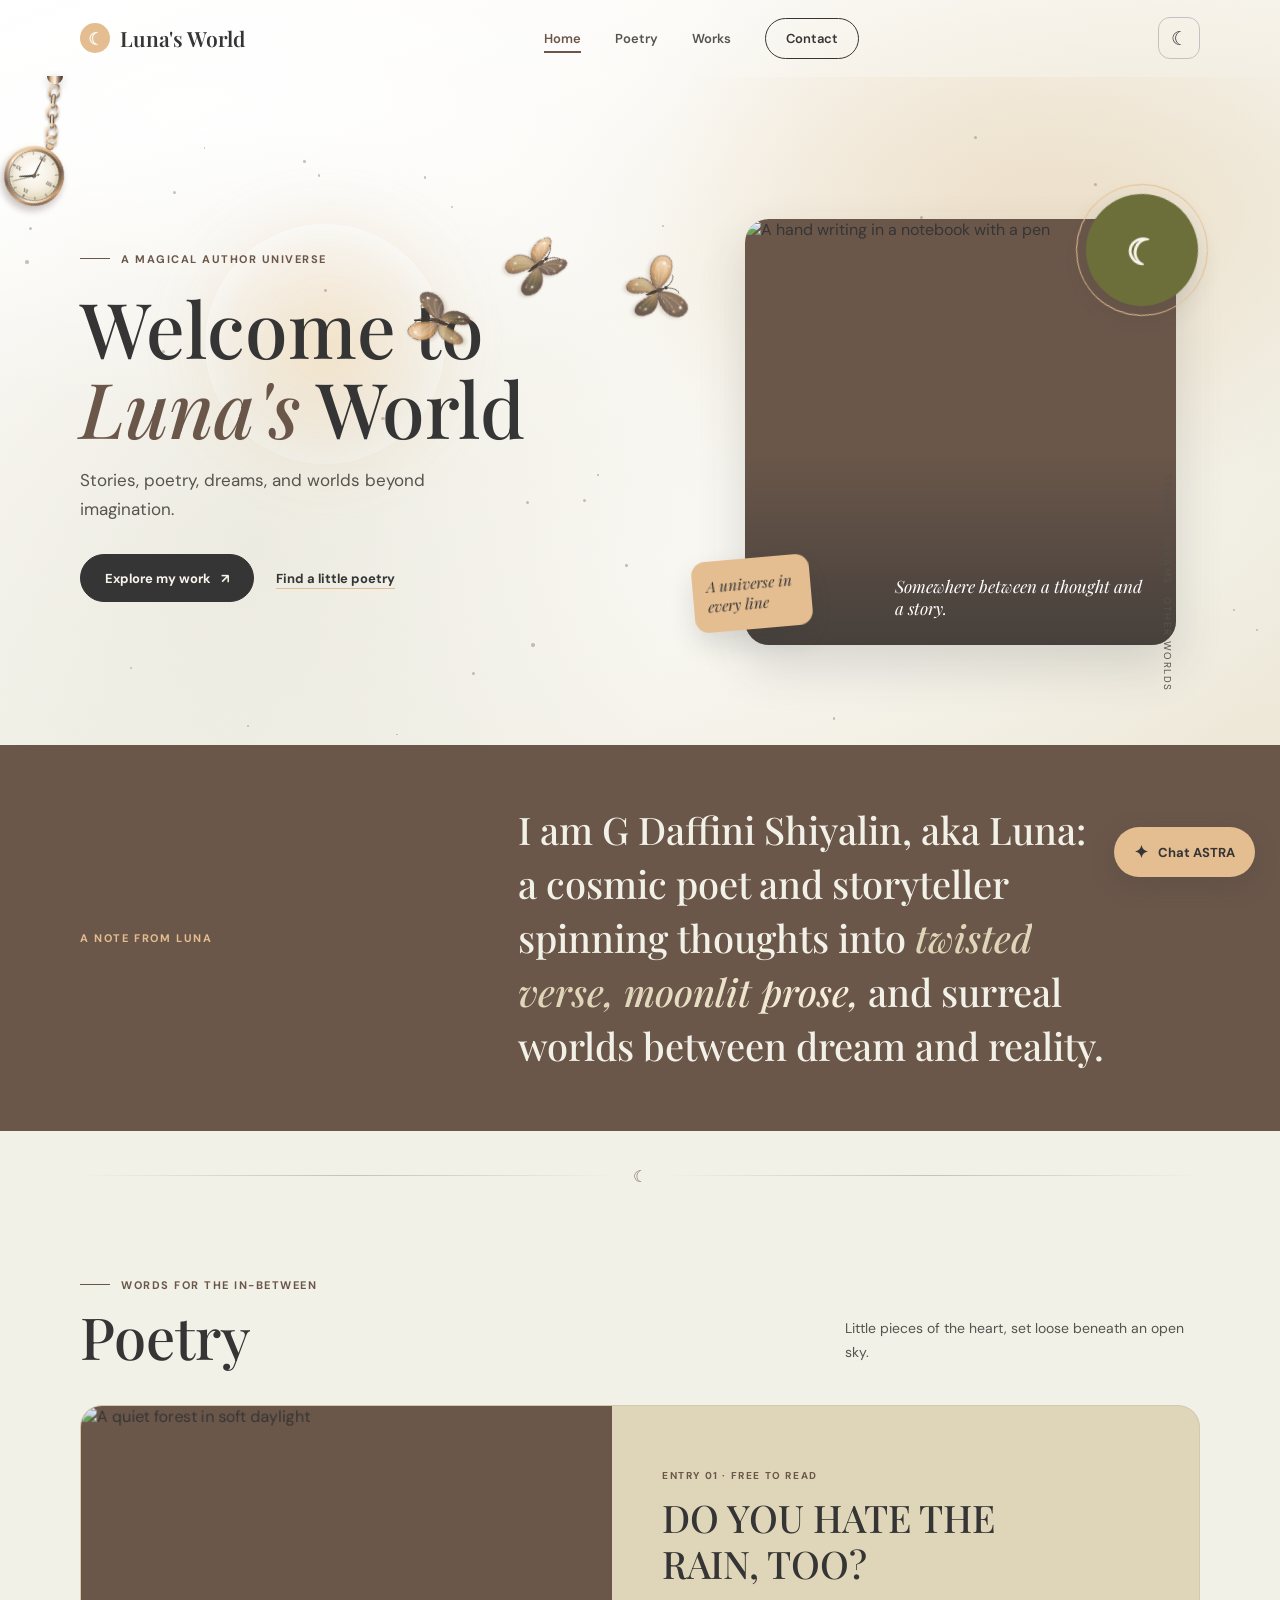
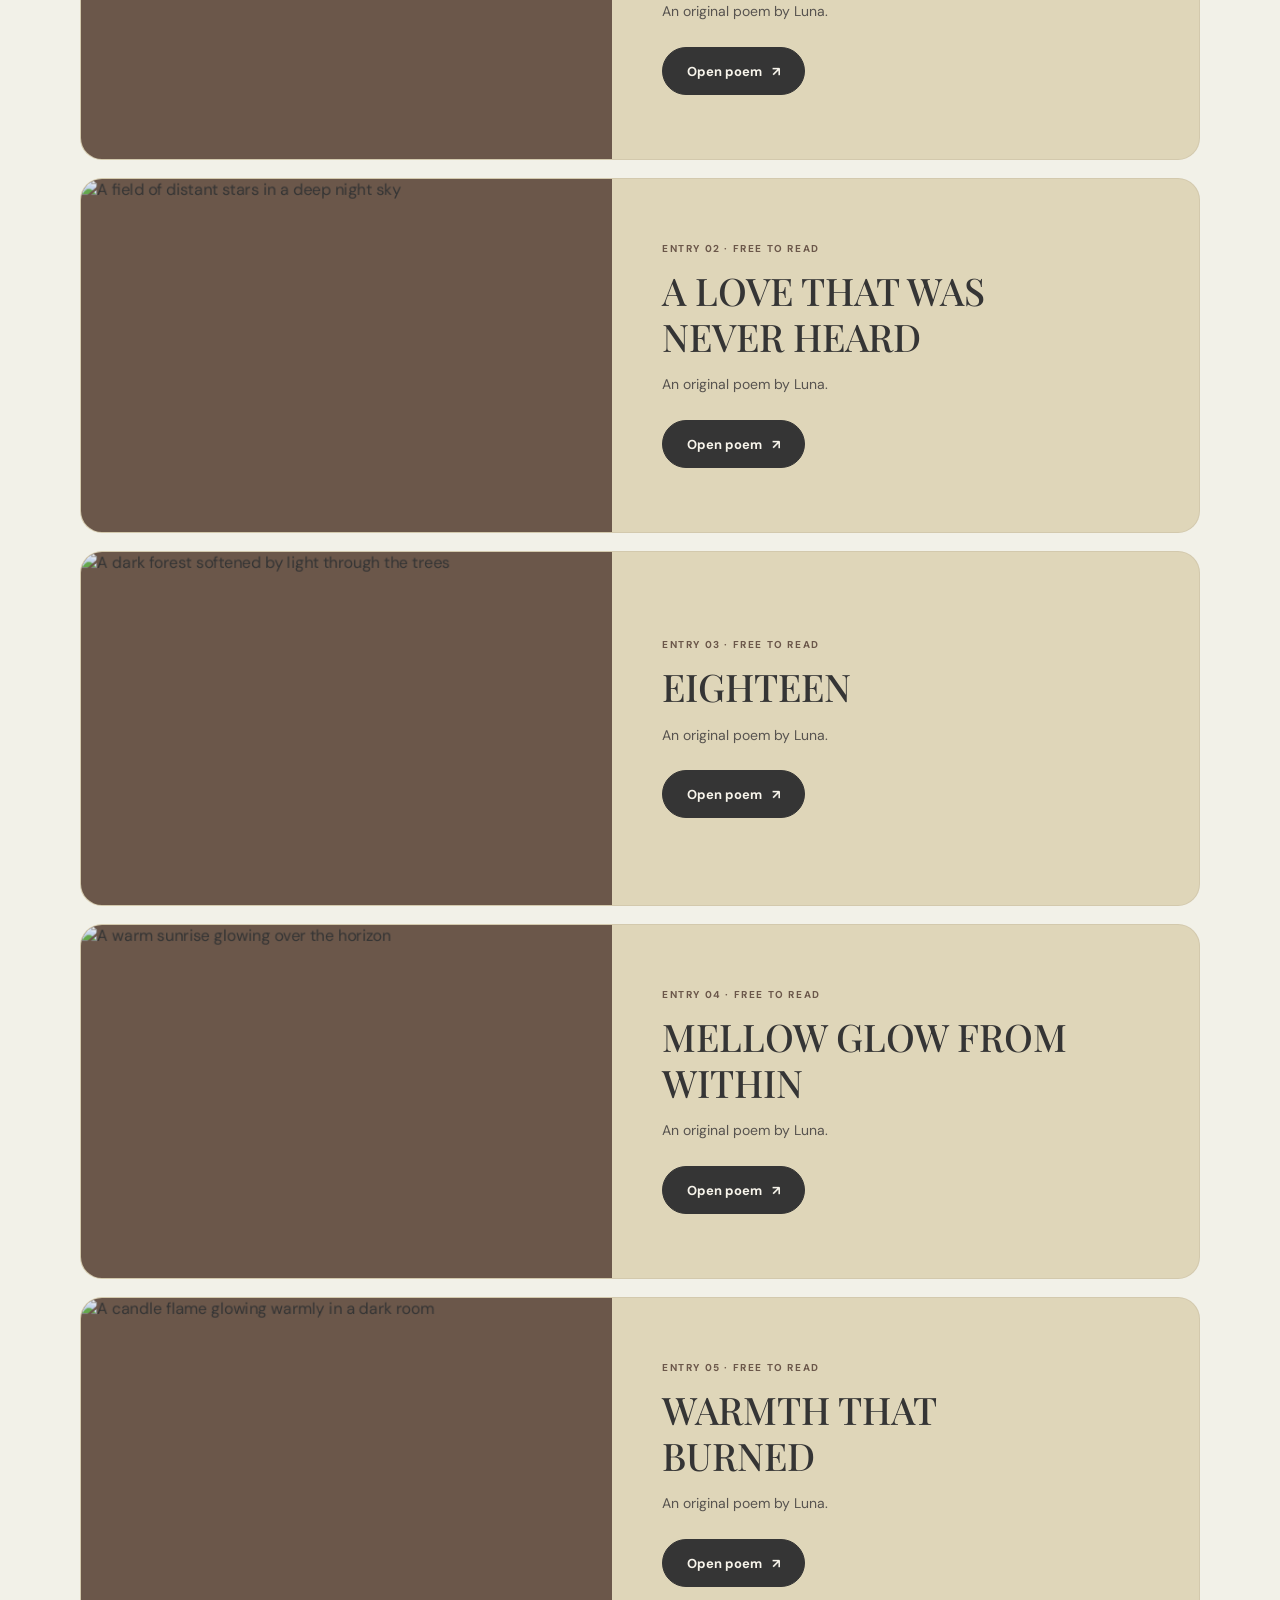
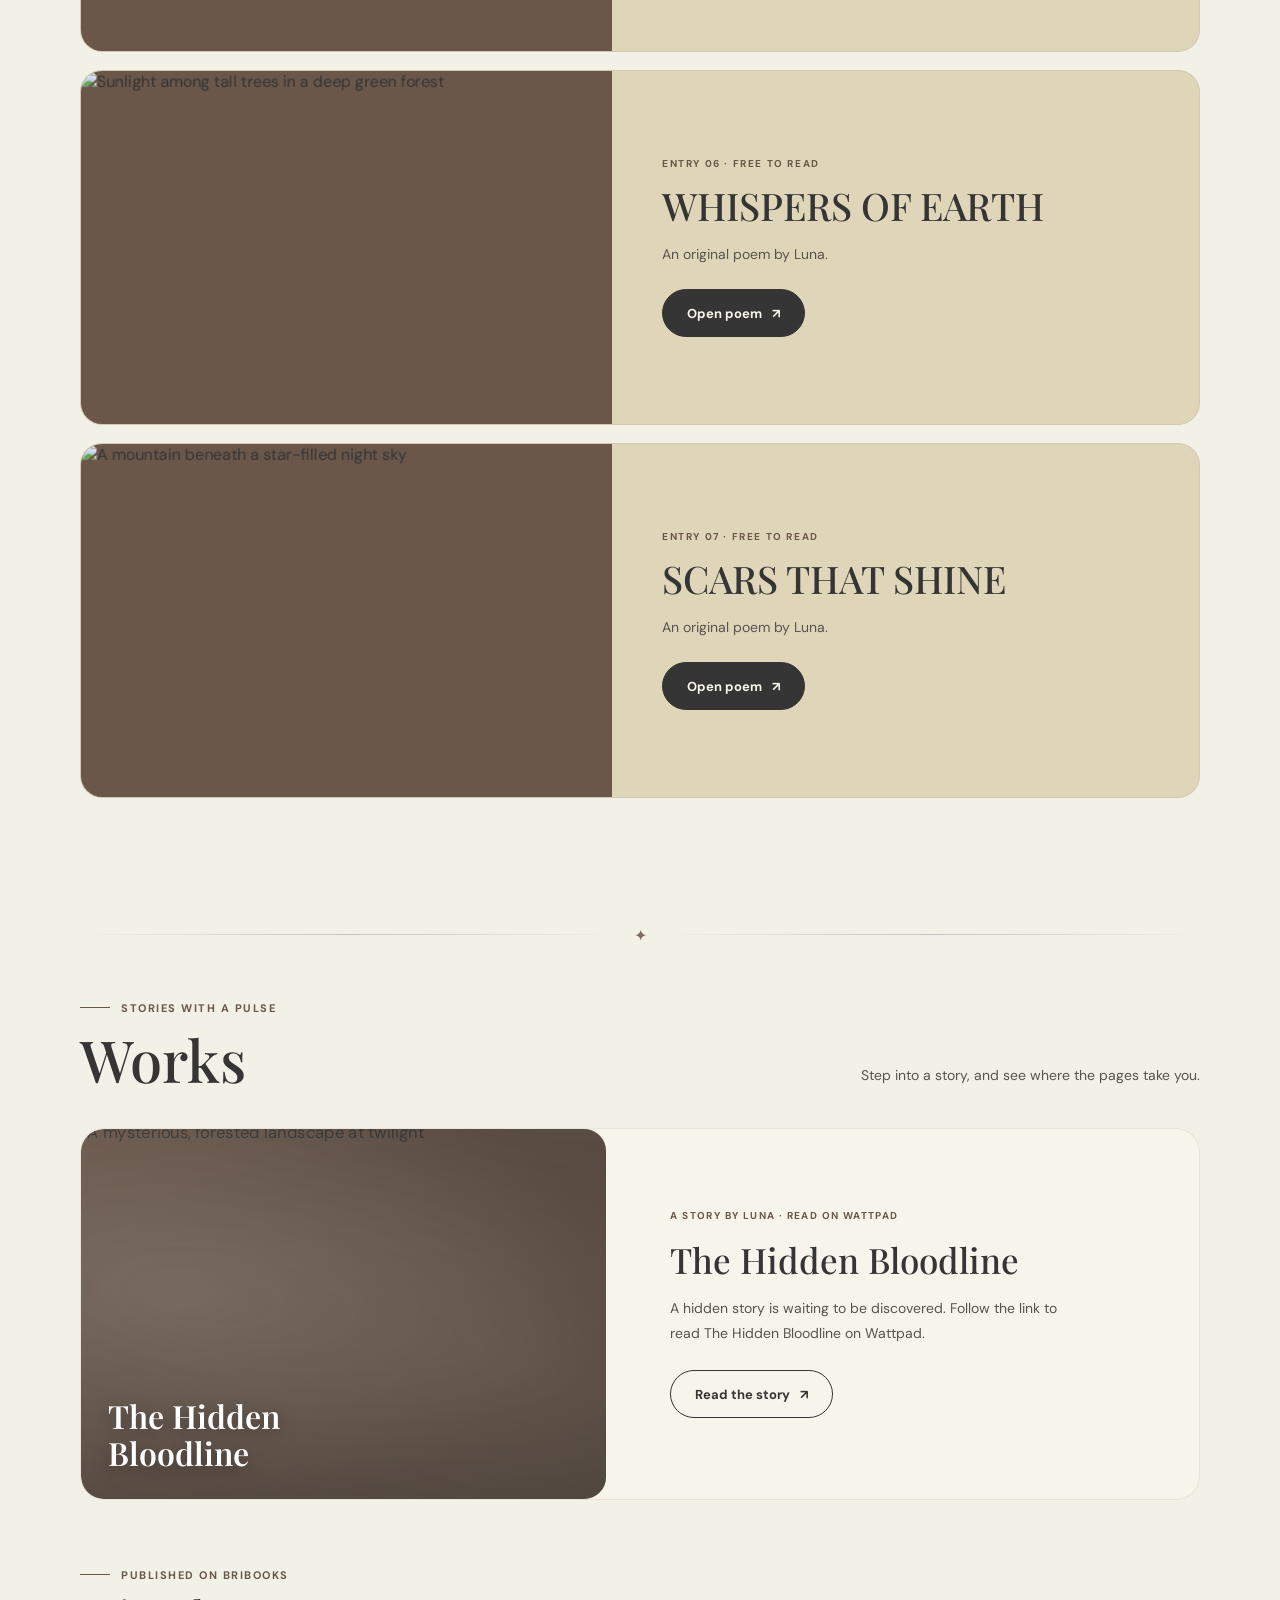
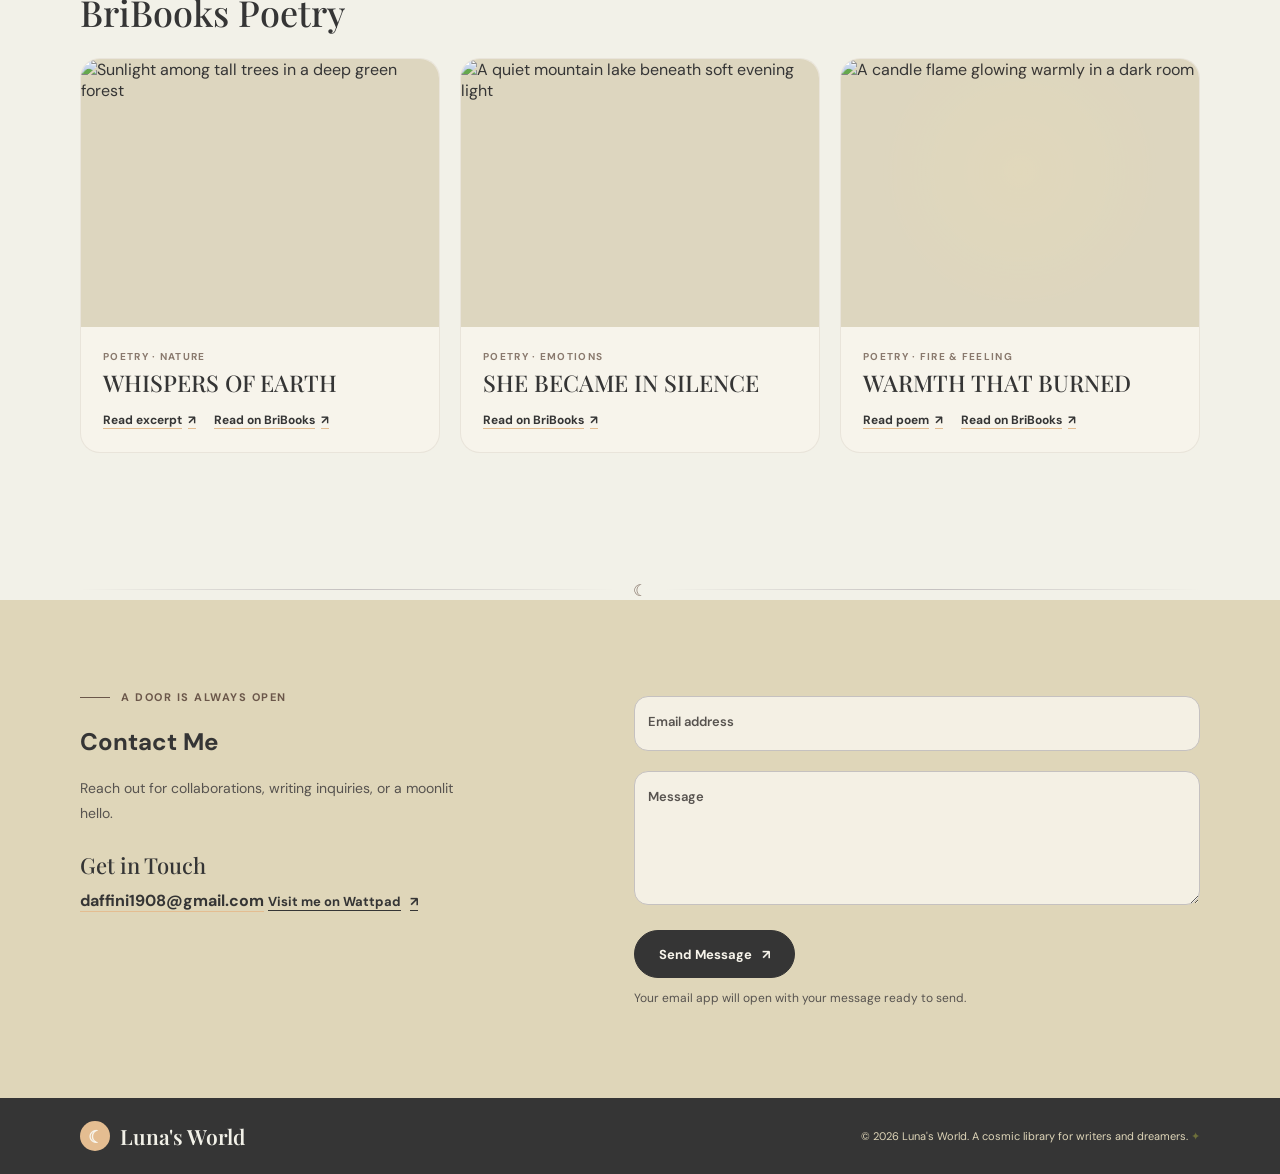
==== index.html @ 01d770f5 "Initial commit: Luna's World upgraded static site" ====
<!doctype html>
<html lang="en">
<head>
  <meta charset="utf-8">
  <meta name="viewport" content="width=device-width, initial-scale=1">
  <meta name="theme-color" content="#f2f1e8">
  <script src="theme.js"></script>
  <meta name="description" content="Enter Luna's World: stories, poetry, dreams, and worlds beyond imagination by G Daffini Shiyalin.">
  <title>Luna's World | Stories, Poetry & Other Worlds</title>
  <link rel="preconnect" href="https://fonts.googleapis.com">
  <link rel="preconnect" href="https://fonts.gstatic.com" crossorigin>
  <link href="https://fonts.googleapis.com/css2?family=DM+Sans:wght@400;500;600;700&family=Playfair+Display:ital,wght@0,500;0,600;0,700;1,500;1,600&display=swap" rel="stylesheet">
  <link rel="stylesheet" href="css/style.css">
  <link rel="stylesheet" href="theme.css">
</head>
<body>
  <!-- Scroll reading progress bar -->
  <div class="scroll-progress" id="scroll-progress" aria-hidden="true"></div>

  <!-- Soft moonlit preloader -->
  <div class="moon-intro" id="moon-intro" aria-hidden="true">
    <div class="moon-hanger">
      <span class="moon-thread"></span>
      <span class="moon-disc">
        <span class="moon-disc-glyph">☾</span>
      </span>
    </div>
    <p class="moon-intro-label">Luna's World</p>
  </div>

  <!-- Desktop sparkle trail layer -->
  <canvas class="sparkle-layer" id="sparkle-layer" aria-hidden="true"></canvas>

  <!-- Scroll-reactive flying butterflies (3 total, 4 layered wings each) -->
  <div class="scroll-butterfly-layer" id="scroll-butterfly-layer" aria-hidden="true">
    <svg width="0" height="0" style="position:absolute;pointer-events:none" aria-hidden="true">
      <defs>
        <linearGradient id="foreWingGrad" x1="16" y1="12" x2="78" y2="76" gradientUnits="userSpaceOnUse">
          <stop offset="0%" stop-color="#f2d6b3"/>
          <stop offset="52%" stop-color="#cf975c"/>
          <stop offset="100%" stop-color="#6b574a"/>
        </linearGradient>
        <linearGradient id="foreWingVeil" x1="22" y1="22" x2="74" y2="66" gradientUnits="userSpaceOnUse">
          <stop offset="0%" stop-color="#fff4e0" stop-opacity="0.7"/>
          <stop offset="100%" stop-color="#e4bd91" stop-opacity="0.18"/>
        </linearGradient>
        <linearGradient id="hindWingGrad" x1="24" y1="64" x2="76" y2="122" gradientUnits="userSpaceOnUse">
          <stop offset="0%" stop-color="#e6d9be"/>
          <stop offset="55%" stop-color="#b98a5b"/>
          <stop offset="100%" stop-color="#5b483c"/>
        </linearGradient>
        <linearGradient id="hindWingVeil" x1="32" y1="70" x2="70" y2="112" gradientUnits="userSpaceOnUse">
          <stop offset="0%" stop-color="#f7ebd6" stop-opacity="0.65"/>
          <stop offset="100%" stop-color="#8b8e51" stop-opacity="0.22"/>
        </linearGradient>
        <filter id="wingGlow" x="-25%" y="-25%" width="150%" height="150%">
          <feDropShadow dx="0" dy="4" stdDeviation="4" flood-color="#5d483a" flood-opacity="0.28"/>
        </filter>
      </defs>
    </svg>
    <div class="scroll-butterfly" id="scroll-butterfly">
      <svg class="butterfly-svg" viewBox="0 0 160 136" fill="none" xmlns="http://www.w3.org/2000/svg">
        <!-- Layer 1 & 2: Hindwings (back layer) -->
        <g class="butterfly-wing butterfly-wing--hind-left" filter="url(#wingGlow)">
          <path d="M76 68C52 67 24 80 28 104C32 124 54 126 65 110C72 99 75 84 77 73Z" fill="url(#hindWingGrad)" fill-opacity="0.92" stroke="#5d483a" stroke-width="1.2"/>
          <path d="M74 71C55 72 35 83 37 100C39 113 54 114 63 102C69 94 72 82 74 71Z" fill="url(#hindWingVeil)"/>
          <path d="M73 74C56 83 45 94 42 106M74 77C62 90 56 100 54 111" stroke="#fff7ea" stroke-opacity="0.45" stroke-width="0.9" stroke-linecap="round"/>
          <circle cx="44" cy="99" r="2.6" fill="#fff7ea" fill-opacity="0.82"/>
          <circle cx="53" cy="109" r="1.7" fill="#e4bd91" fill-opacity="0.9"/>
        </g>

        <g class="butterfly-wing butterfly-wing--hind-right" filter="url(#wingGlow)">
          <path d="M84 68C108 67 136 80 132 104C128 124 106 126 95 110C88 99 85 84 83 73Z" fill="url(#hindWingGrad)" fill-opacity="0.92" stroke="#5d483a" stroke-width="1.2"/>
          <path d="M86 71C105 72 125 83 123 100C121 113 106 114 97 102C91 94 88 82 86 71Z" fill="url(#hindWingVeil)"/>
          <path d="M87 74C104 83 115 94 118 106M86 77C98 90 104 100 106 111" stroke="#fff7ea" stroke-opacity="0.45" stroke-width="0.9" stroke-linecap="round"/>
          <circle cx="116" cy="99" r="2.6" fill="#fff7ea" fill-opacity="0.82"/>
          <circle cx="107" cy="109" r="1.7" fill="#e4bd91" fill-opacity="0.9"/>
        </g>

        <!-- Layer 3 & 4: Forewings (front upper layer) -->
        <g class="butterfly-wing butterfly-wing--fore-left" filter="url(#wingGlow)">
          <path d="M77 60C62 20 22 6 12 28C4 46 22 66 56 68C66 68 73 66 77 64Z" fill="url(#foreWingGrad)" fill-opacity="0.95" stroke="#5d483a" stroke-width="1.25"/>
          <path d="M73 59C58 29 30 19 22 33C16 45 31 58 58 61Z" fill="url(#foreWingVeil)"/>
          <path d="M74 60C55 41 36 30 22 30M73 62C52 50 34 45 20 46M72 64C53 58 38 57 27 59" stroke="#fff7ea" stroke-opacity="0.52" stroke-width="1" stroke-linecap="round"/>
          <circle cx="28" cy="32" r="3" fill="#fff7ea" fill-opacity="0.88"/>
          <circle cx="38" cy="25" r="1.8" fill="#fff7ea" fill-opacity="0.75"/>
          <circle cx="25" cy="48" r="2.1" fill="#e4bd91" fill-opacity="0.9"/>
        </g>

        <g class="butterfly-wing butterfly-wing--fore-right" filter="url(#wingGlow)">
          <path d="M83 60C98 20 138 6 148 28C156 46 138 66 104 68C94 68 87 66 83 64Z" fill="url(#foreWingGrad)" fill-opacity="0.95" stroke="#5d483a" stroke-width="1.25"/>
          <path d="M87 59C102 29 130 19 138 33C144 45 129 58 102 61Z" fill="url(#foreWingVeil)"/>
          <path d="M86 60C105 41 124 30 138 30M87 62C108 50 126 45 140 46M88 64C107 58 122 57 133 59" stroke="#fff7ea" stroke-opacity="0.52" stroke-width="1" stroke-linecap="round"/>
          <circle cx="132" cy="32" r="3" fill="#fff7ea" fill-opacity="0.88"/>
          <circle cx="122" cy="25" r="1.8" fill="#fff7ea" fill-opacity="0.75"/>
          <circle cx="135" cy="48" r="2.1" fill="#e4bd91" fill-opacity="0.9"/>
        </g>

        <!-- Slender Body, Thorax & Antennae -->
        <ellipse cx="80" cy="69" rx="3.4" ry="20" fill="#43362d"/>
        <ellipse cx="80" cy="59" rx="4.2" ry="7" fill="#59473b"/>
        <circle cx="80" cy="46" r="3.4" fill="#43362d"/>
        <path d="M78.5 43C74 30 66 24 60 25M81.5 43C86 30 94 24 100 25" stroke="#43362d" stroke-width="1.35" stroke-linecap="round"/>
        <circle cx="60" cy="25" r="1.6" fill="#e4bd91"/>
        <circle cx="100" cy="25" r="1.6" fill="#e4bd91"/>
      </svg>
    </div>
  </div>

  <header class="topbar" id="topbar">
    <nav class="nav wrap" aria-label="Main navigation">
      <a class="brand" href="#home" aria-label="Luna's World home">
        <span class="brand-mark" aria-hidden="true">☾</span>
        <span>Luna's World</span>
      </a>
      <button class="menu-toggle" type="button" aria-label="Open navigation" aria-expanded="false" aria-controls="primary-nav">
        <span class="menu-toggle-icon" aria-hidden="true">☰</span>
      </button>
      <div class="nav-links" id="primary-nav">
        <a href="#home" data-nav-link="home">Home</a>
        <a href="#poetry" data-nav-link="poetry">Poetry</a>
        <a href="#works" data-nav-link="works">Works</a>
        <a class="nav-contact" href="#contact" data-nav-link="contact">Contact</a>
      </div>
      <button class="theme-toggle" id="theme-toggle" type="button" aria-label="Switch to dark theme" aria-pressed="false" title="Switch to dark theme">☾</button>
    </nav>
  </header>

  <!-- Fixed Hangly-style Vintage Analogue Clock (top-left, always visible, Verlet metallic chain + cursor & scroll physics) -->
  <div class="vintage-clock-mount" id="vintage-clock-mount" aria-hidden="true">
    <div class="vintage-clock-rosette"></div>
    <div class="vintage-clock-stage" id="clock-pendulum">
      <svg class="vintage-clock-chain" id="vintage-clock-chain" viewBox="-52 0 104 80" fill="none" xmlns="http://www.w3.org/2000/svg">
        <defs>
          <!-- High-sheen brushed antique gold & bronze metallic gradients -->
          <linearGradient id="metalLinkEdge" x1="0%" y1="0%" x2="100%" y2="100%">
            <stop offset="0%" stop-color="#fffdf8"/>
            <stop offset="22%" stop-color="#f2d5ae"/>
            <stop offset="50%" stop-color="#9e7b61"/>
            <stop offset="78%" stop-color="#f5e2c6"/>
            <stop offset="100%" stop-color="#45362c"/>
          </linearGradient>
          <linearGradient id="metalLinkCore" x1="0%" y1="0%" x2="100%" y2="0%">
            <stop offset="0%" stop-color="#46372d"/>
            <stop offset="32%" stop-color="#e4bd91"/>
            <stop offset="52%" stop-color="#fff9ef"/>
            <stop offset="72%" stop-color="#b48a63"/>
            <stop offset="100%" stop-color="#3e3027"/>
          </linearGradient>
          <filter id="metalDrop" x="-50%" y="-30%" width="200%" height="180%">
            <feDropShadow dx="0" dy="2" stdDeviation="1.6" flood-color="#2a211b" flood-opacity="0.34"/>
          </filter>
        </defs>

        <!-- Articulated metallic links positioned every frame by Verlet rope physics -->
        <g class="chain-link" data-link="0" filter="url(#metalDrop)">
          <rect x="-4.5" y="-1" width="9" height="14" rx="4.5" stroke="url(#metalLinkEdge)" stroke-width="2.5"/>
          <path d="M-2.8 2.2C-2.8 1 -1.5 0.3 0 0.3" stroke="#fffdf9" stroke-opacity="0.75" stroke-width="0.9" stroke-linecap="round"/>
        </g>
        <g class="chain-link" data-link="1" filter="url(#metalDrop)">
          <rect x="-1.7" y="-1" width="3.4" height="13.5" rx="1.7" fill="url(#metalLinkCore)" stroke="#3e3027" stroke-width="0.5"/>
          <line x1="-0.3" y1="1.2" x2="-0.3" y2="10.5" stroke="#fff9ef" stroke-opacity="0.7" stroke-width="0.7" stroke-linecap="round"/>
        </g>
        <g class="chain-link" data-link="2" filter="url(#metalDrop)">
          <rect x="-4.5" y="-1" width="9" height="14" rx="4.5" stroke="url(#metalLinkEdge)" stroke-width="2.5"/>
          <path d="M-2.8 2.2C-2.8 1 -1.5 0.3 0 0.3" stroke="#fffdf9" stroke-opacity="0.75" stroke-width="0.9" stroke-linecap="round"/>
        </g>
        <g class="chain-link" data-link="3" filter="url(#metalDrop)">
          <rect x="-1.7" y="-1" width="3.4" height="13.5" rx="1.7" fill="url(#metalLinkCore)" stroke="#3e3027" stroke-width="0.5"/>
          <line x1="-0.3" y1="1.2" x2="-0.3" y2="10.5" stroke="#fff9ef" stroke-opacity="0.7" stroke-width="0.7" stroke-linecap="round"/>
        </g>
        <g class="chain-link" data-link="4" filter="url(#metalDrop)">
          <rect x="-4.5" y="-1" width="9" height="14" rx="4.5" stroke="url(#metalLinkEdge)" stroke-width="2.5"/>
          <path d="M-2.8 2.2C-2.8 1 -1.5 0.3 0 0.3" stroke="#fffdf9" stroke-opacity="0.75" stroke-width="0.9" stroke-linecap="round"/>
        </g>
        <g class="chain-link" data-link="5" filter="url(#metalDrop)">
          <circle cx="0" cy="5.5" r="4.4" stroke="url(#metalLinkEdge)" stroke-width="2.3"/>
        </g>
      </svg>

      <div class="vintage-clock-body" id="clock-body">
        <svg class="vintage-clock-svg" viewBox="0 0 120 132" fill="none" xmlns="http://www.w3.org/2000/svg">
          <defs>
            <linearGradient id="bezelOuter" x1="18" y1="18" x2="102" y2="118" gradientUnits="userSpaceOnUse">
              <stop offset="0%" stop-color="#fff6e5"/>
              <stop offset="22%" stop-color="#e4bd91"/>
              <stop offset="52%" stop-color="#7c6250"/>
              <stop offset="78%" stop-color="#cfa579"/>
              <stop offset="100%" stop-color="#3a2e26"/>
            </linearGradient>
            <linearGradient id="bezelInner" x1="95" y1="28" x2="25" y2="108" gradientUnits="userSpaceOnUse">
              <stop offset="0%" stop-color="#45372d"/>
              <stop offset="42%" stop-color="#e4bd91"/>
              <stop offset="75%" stop-color="#fff9ef"/>
              <stop offset="100%" stop-color="#6b574a"/>
            </linearGradient>
            <radialGradient id="clockDial" cx="46%" cy="42%" r="58%">
              <stop offset="0%" stop-color="#ffffff"/>
              <stop offset="62%" stop-color="#f5efe2"/>
              <stop offset="100%" stop-color="#dfd6b9"/>
            </radialGradient>
            <linearGradient id="glassSheen" x1="25" y1="26" x2="86" y2="96" gradientUnits="userSpaceOnUse">
              <stop offset="0%" stop-color="#ffffff" stop-opacity="0.52"/>
              <stop offset="42%" stop-color="#ffffff" stop-opacity="0.1"/>
              <stop offset="100%" stop-color="#ffffff" stop-opacity="0"/>
            </linearGradient>
            <filter id="clockShadow" x="-25%" y="-20%" width="150%" height="150%">
              <feDropShadow dx="0" dy="8" stdDeviation="6" flood-color="#2c231c" flood-opacity="0.28"/>
            </filter>
          </defs>

          <!-- Pocket-watch crown & bow -->
          <rect x="54.5" y="10" width="11" height="9" rx="2.5" fill="url(#bezelOuter)" stroke="#45372d" stroke-width="1"/>
          <circle cx="60" cy="8.5" r="6" stroke="url(#bezelOuter)" stroke-width="2.6"/>

          <!-- Metallic bezel & aged parchment dial -->
          <g filter="url(#clockShadow)">
            <circle cx="60" cy="70" r="50" fill="url(#bezelOuter)"/>
            <circle cx="60" cy="70" r="45.5" fill="url(#bezelInner)"/>
            <circle class="clock-dial-face" cx="60" cy="70" r="41.5" fill="url(#clockDial)" stroke="#6b574a" stroke-width="1"/>
          </g>

          <!-- Chapter ring & hour ticks -->
          <circle cx="60" cy="70" r="37.5" stroke="#6b574a" stroke-opacity="0.28" stroke-width="0.75"/>
          <g class="clock-ticks" stroke="#57463a" stroke-linecap="round">
            <line x1="60" y1="30.5" x2="60" y2="34.5" stroke-width="1.6"/>
            <line x1="79.8" y1="35.8" x2="77.8" y2="39.2" stroke-width="1.1"/>
            <line x1="94.2" y1="50.2" x2="90.8" y2="52.2" stroke-width="1.1"/>
            <line x1="99.5" y1="70" x2="95.5" y2="70" stroke-width="1.6"/>
            <line x1="94.2" y1="89.8" x2="90.8" y2="87.8" stroke-width="1.1"/>
            <line x1="79.8" y1="104.2" x2="77.8" y2="100.8" stroke-width="1.1"/>
            <line x1="60" y1="109.5" x2="60" y2="105.5" stroke-width="1.6"/>
            <line x1="40.2" y1="104.2" x2="42.2" y2="100.8" stroke-width="1.1"/>
            <line x1="25.8" y1="89.8" x2="29.2" y2="87.8" stroke-width="1.1"/>
            <line x1="20.5" y1="70" x2="24.5" y2="70" stroke-width="1.6"/>
            <line x1="25.8" y1="50.2" x2="29.2" y2="52.2" stroke-width="1.1"/>
            <line x1="40.2" y1="35.8" x2="42.2" y2="39.2" stroke-width="1.1"/>
          </g>

          <!-- Cardinal Roman numerals & moon emblem -->
          <g class="clock-numerals" fill="#4e3e33" font-family="Playfair Display, Georgia, serif" font-size="8.5" font-weight="600" text-anchor="middle">
            <text x="60" y="42.5">XII</text>
            <text x="89" y="73">III</text>
            <text x="60" y="102.5">VI</text>
            <text x="31" y="73">IX</text>
          </g>
          <text class="clock-emblem" x="60" y="56" fill="#6b574a" fill-opacity="0.72" font-family="Playfair Display, Georgia, serif" font-size="8.5" text-anchor="middle">☾</text>

          <!-- Real-time clock hands -->
          <g id="clock-hour-hand" transform="rotate(0 60 70)">
            <path d="M60 74L58.2 68L59.1 47L60 44L60.9 47L61.8 68Z" fill="#353535"/>
          </g>
          <g id="clock-minute-hand" transform="rotate(0 60 70)">
            <path d="M60 75L58.7 69L59.4 38L60 35L60.6 38L61.3 69Z" fill="#4e3e33"/>
          </g>
          <g id="clock-second-hand" transform="rotate(0 60 70)">
            <line x1="60" y1="79" x2="60" y2="34" stroke="#6d6f3a" stroke-width="1.2" stroke-linecap="round"/>
            <circle cx="60" cy="77" r="1.6" fill="#6d6f3a"/>
          </g>

          <!-- Brass center rivet & glass reflection -->
          <circle cx="60" cy="70" r="3" fill="url(#bezelOuter)" stroke="#353535" stroke-width="0.6"/>
          <path d="M27 56C31 38 46 29 66 29.5C50 35 37 47 32 64Z" fill="url(#glassSheen)"/>
        </svg>
      </div>
    </div>
  </div>

  <main>
    <!-- HERO SECTION with 3D Crescent Moon & Starfield -->
    <section class="hero-stage" id="home" aria-labelledby="hero-title">
      <div class="hero-backdrop" aria-hidden="true">
        <canvas class="hero-canvas" id="hero-canvas"></canvas>
        <div class="css-starfield" id="hero-starfield-fallback"></div>
      </div>

      <div class="hero wrap">
        <div class="hero-copy">
          <p class="eyebrow hero-stagger">A magical author universe</p>
          <h1 id="hero-title" class="hero-stagger">Welcome to <span>Luna's</span> World</h1>
          <p class="hero-lede hero-stagger">Stories, poetry, dreams, and worlds beyond imagination.</p>
          <div class="hero-actions hero-stagger">
            <a class="button" href="#works">Explore my work <span class="btn-arrow" aria-hidden="true">↗</span></a>
            <a class="text-link" href="#poetry">Find a little poetry</a>
          </div>
        </div>
        <div class="hero-art" aria-label="A writer's desk in the evening">
          <div class="hero-photo" data-parallax="hero-photo">
            <img src="https://images.unsplash.com/photo-1455390582262-044cdead277a?auto=format&amp;fit=crop&amp;w=1100&amp;q=85" alt="A hand writing in a notebook with a pen">
            <span class="photo-caption">Somewhere between a thought and a story.</span>
          </div>
          <div class="orbit" aria-hidden="true" data-parallax="orbit">☾</div>
          <div class="art-note" aria-hidden="true" data-parallax="art-note">A universe in every line</div>
          <span class="hero-stamp" aria-hidden="true">Stories · dreams · other worlds</span>
        </div>
      </div>
    </section>

    <!-- ABOUT / NOTE FROM LUNA -->
    <section class="intro-band" aria-label="About Luna">
      <div class="intro-inner wrap">
        <p class="intro-label">A note from Luna</p>
        <h2 class="intro-quote" id="intro-quote">I am G Daffini Shiyalin, aka Luna: a cosmic poet and storyteller spinning thoughts into <em class="shimmer-phrase">twisted verse, moonlit prose,</em> and surreal worlds between dream and reality.</h2>
      </div>
    </section>

    <!-- Ornamental Divider -->
    <div class="section-divider wrap" aria-hidden="true">
      <span class="divider-line"></span>
      <span class="divider-glyph">☾</span>
      <span class="divider-line"></span>
    </div>

    <!-- POETRY SECTION with subtle floating 3D elements -->
    <section class="section poetry-section" id="poetry" aria-labelledby="poetry-title">
      <canvas class="poetry-canvas" id="poetry-canvas" aria-hidden="true"></canvas>
      <div class="wrap poetry-wrap">
        <div class="section-head">
          <div>
            <p class="eyebrow">Words for the in-between</p>
            <h2 id="poetry-title" class="section-title-reveal">Poetry</h2>
          </div>
          <p class="section-description">Little pieces of the heart, set loose beneath an open sky.</p>
        </div>

        <div class="poem-list">
          <article class="poem-card" aria-labelledby="poem-rain-title">
            <div class="poem-card-media">
              <img class="poem-card-image" src="https://images.unsplash.com/photo-1448375240586-882707db888b?auto=format&amp;fit=crop&amp;w=900&amp;q=85" alt="A quiet forest in soft daylight" loading="lazy">
            </div>
            <div class="poem-card-copy">
              <span class="poem-number">ENTRY 01 · FREE TO READ</span>
              <h3 id="poem-rain-title">DO YOU HATE THE RAIN, TOO?</h3>
              <p>An original poem by Luna.</p>
              <a class="button" href="poem-01.html">Open poem <span class="btn-arrow" aria-hidden="true">↗</span></a>
            </div>
          </article>

          <article class="poem-card" aria-labelledby="poem-love-title">
            <div class="poem-card-media">
              <img class="poem-card-image" src="https://images.unsplash.com/photo-1534796636912-3b95b3ab5986?auto=format&amp;fit=crop&amp;w=900&amp;q=85" alt="A field of distant stars in a deep night sky" loading="lazy">
            </div>
            <div class="poem-card-copy">
              <span class="poem-number">ENTRY 02 · FREE TO READ</span>
              <h3 id="poem-love-title">A Love That Was Never Heard</h3>
              <p>An original poem by Luna.</p>
              <a class="button" href="poem-02.html">Open poem <span class="btn-arrow" aria-hidden="true">↗</span></a>
            </div>
          </article>

          <article class="poem-card" aria-labelledby="poem-eighteen-title">
            <div class="poem-card-media">
              <img class="poem-card-image" src="https://images.unsplash.com/photo-1511497584788-876760111969?auto=format&amp;fit=crop&amp;w=900&amp;q=85" alt="A dark forest softened by light through the trees" loading="lazy">
            </div>
            <div class="poem-card-copy">
              <span class="poem-number">ENTRY 03 · FREE TO READ</span>
              <h3 id="poem-eighteen-title">EIGHTEEN</h3>
              <p>An original poem by Luna.</p>
              <a class="button" href="poem-03.html">Open poem <span class="btn-arrow" aria-hidden="true">↗</span></a>
            </div>
          </article>

          <article class="poem-card" aria-labelledby="poem-glow-title">
            <div class="poem-card-media">
              <img class="poem-card-image" src="https://images.unsplash.com/photo-1470252649378-9c29740c9fa8?auto=format&amp;fit=crop&amp;w=900&amp;q=85" alt="A warm sunrise glowing over the horizon" loading="lazy">
            </div>
            <div class="poem-card-copy">
              <span class="poem-number">ENTRY 04 · FREE TO READ</span>
              <h3 id="poem-glow-title">Mellow Glow From Within</h3>
              <p>An original poem by Luna.</p>
              <a class="button" href="poem-04.html">Open poem <span class="btn-arrow" aria-hidden="true">↗</span></a>
            </div>
          </article>

          <article class="poem-card" aria-labelledby="poem-warmth-title">
            <div class="poem-card-media">
              <img class="poem-card-image" src="https://images.unsplash.com/photo-1603006905003-be475563bc59?auto=format&amp;fit=crop&amp;w=900&amp;q=85" alt="A candle flame glowing warmly in a dark room" loading="lazy">
            </div>
            <div class="poem-card-copy">
              <span class="poem-number">ENTRY 05 · FREE TO READ</span>
              <h3 id="poem-warmth-title">Warmth that burned</h3>
              <p>An original poem by Luna.</p>
              <a class="button" href="warmth-that-burned.html">Open poem <span class="btn-arrow" aria-hidden="true">↗</span></a>
            </div>
          </article>

          <article class="poem-card" aria-labelledby="poem-earth-title">
            <div class="poem-card-media">
              <img class="poem-card-image" src="https://images.unsplash.com/photo-1448375240586-882707db888b?auto=format&amp;fit=crop&amp;w=900&amp;q=85" alt="Sunlight among tall trees in a deep green forest" loading="lazy">
            </div>
            <div class="poem-card-copy">
              <span class="poem-number">ENTRY 06 · FREE TO READ</span>
              <h3 id="poem-earth-title">Whispers of Earth</h3>
              <p>An original poem by Luna.</p>
              <a class="button" href="whispers-of-earth.html">Open poem <span class="btn-arrow" aria-hidden="true">↗</span></a>
            </div>
          </article>

          <article class="poem-card" aria-labelledby="poem-scars-title">
            <div class="poem-card-media">
              <img class="poem-card-image" src="https://images.unsplash.com/photo-1519681393784-d120267933ba?auto=format&amp;fit=crop&amp;w=900&amp;q=85" alt="A mountain beneath a star-filled night sky" loading="lazy">
            </div>
            <div class="poem-card-copy">
              <span class="poem-number">ENTRY 07 · FREE TO READ</span>
              <h3 id="poem-scars-title">SCARS THAT SHINE</h3>
              <p>An original poem by Luna.</p>
              <a class="button" href="poem-07.html">Open poem <span class="btn-arrow" aria-hidden="true">↗</span></a>
            </div>
          </article>
        </div>
      </div>
    </section>

    <!-- Ornamental Divider -->
    <div class="section-divider wrap" aria-hidden="true">
      <span class="divider-line"></span>
      <span class="divider-glyph">✦</span>
      <span class="divider-line"></span>
    </div>

    <!-- WORKS SECTION -->
    <section class="section works wrap" id="works" aria-labelledby="works-title">
      <div class="section-head">
        <div>
          <p class="eyebrow">Stories with a pulse</p>
          <h2 id="works-title" class="section-title-reveal">Works</h2>
        </div>
        <p class="section-description">Step into a story, and see where the pages take you.</p>
      </div>

      <article class="work-feature">
        <div class="work-cover-stage">
          <div class="work-cover" id="work-cover-tilt">
            <img src="https://images.unsplash.com/photo-1518709268805-4e9042af9f23?auto=format&amp;fit=crop&amp;w=1000&amp;q=85" alt="A mysterious, forested landscape at twilight" loading="lazy">
            <div class="work-mist" aria-hidden="true"></div>
            <div class="work-glare" aria-hidden="true"></div>
            <div class="cover-title">The Hidden<br>Bloodline</div>
          </div>
        </div>
        <div class="work-copy">
          <span class="work-tag">A story by Luna · Read on Wattpad</span>
          <h3>The Hidden Bloodline</h3>
          <p>A hidden story is waiting to be discovered. Follow the link to read The Hidden Bloodline on Wattpad.</p>
          <a class="button" href="https://www.wattpad.com/story/411413955-the-hidden-bloodline" target="_blank" rel="noopener noreferrer">Read the story <span class="btn-arrow" aria-hidden="true">↗</span></a>
        </div>
      </article>

      <div class="work-collection">
        <div class="work-collection-head">
          <p class="eyebrow">Published on BriBooks</p>
          <h3 class="section-title-reveal">BriBooks Poetry</h3>
        </div>
        <div class="work-grid">
          <article class="work-card">
            <div class="work-card-media">
              <img class="work-card-image" src="https://images.unsplash.com/photo-1448375240586-882707db888b?auto=format&amp;fit=crop&amp;w=900&amp;q=85" alt="Sunlight among tall trees in a deep green forest" loading="lazy">
            </div>
            <div class="work-card-copy">
              <span class="work-card-tag">Poetry · Nature</span>
              <h4>Whispers of Earth</h4>
              <div class="work-card-actions">
                <a class="work-card-link" href="whispers-of-earth.html">Read excerpt <span class="btn-arrow" aria-hidden="true">↗</span></a>
                <a class="work-card-link" href="https://www.bribooks.com/bookstore/whispers-of-earth-by-luna/" target="_blank" rel="noopener noreferrer">Read on BriBooks <span class="btn-arrow" aria-hidden="true">↗</span></a>
              </div>
            </div>
          </article>

          <article class="work-card">
            <div class="work-card-media">
              <img class="work-card-image" src="https://images.unsplash.com/photo-1470770841072-f978cf4d019e?auto=format&amp;fit=crop&amp;w=900&amp;q=85" alt="A quiet mountain lake beneath soft evening light" loading="lazy">
            </div>
            <div class="work-card-copy">
              <span class="work-card-tag">Poetry · Emotions</span>
              <h4>She Became in Silence</h4>
              <div class="work-card-actions">
                <a class="work-card-link" href="https://www.bribooks.com/bookstore/she-became-in-silence-by-luna" target="_blank" rel="noopener noreferrer">Read on BriBooks <span class="btn-arrow" aria-hidden="true">↗</span></a>
              </div>
            </div>
          </article>

          <article class="work-card work-card--candle" data-work="warmth">
            <div class="work-card-media">
              <img class="work-card-image" src="https://images.unsplash.com/photo-1603006905003-be475563bc59?auto=format&amp;fit=crop&amp;w=900&amp;q=85" alt="A candle flame glowing warmly in a dark room" loading="lazy">
            </div>
            <div class="work-card-copy">
              <span class="work-card-tag">Poetry · Fire &amp; feeling</span>
              <h4>Warmth that Burned</h4>
              <div class="work-card-actions">
                <a class="work-card-link" href="warmth-that-burned.html">Read poem <span class="btn-arrow" aria-hidden="true">↗</span></a>
                <a class="work-card-link" href="https://www.bribooks.com/bookstore/warmth-that-burned-by-luna/" target="_blank" rel="noopener noreferrer">Read on BriBooks <span class="btn-arrow" aria-hidden="true">↗</span></a>
              </div>
            </div>
          </article>
        </div>
      </div>
    </section>

    <!-- Ornamental Divider -->
    <div class="section-divider wrap" aria-hidden="true">
      <span class="divider-line"></span>
      <span class="divider-glyph">☾</span>
      <span class="divider-line"></span>
    </div>

    <!-- CONTACT SECTION -->
    <section class="contact-section" id="contact" aria-labelledby="contact-title">
      <div class="contact-grid wrap">
        <div class="contact-copy">
          <p class="eyebrow">A door is always open</p>
          <h2 id="contact-title" class="section-title-reveal">Contact Me</h2>
          <p>Reach out for collaborations, writing inquiries, or a moonlit hello.</p>
          <h3 class="contact-subheading">Get in Touch</h3>
          <a class="email-line" href="mailto:daffini1908@gmail.com">daffini1908@gmail.com</a>
          <a class="social-link" href="https://www.wattpad.com/user/author_luna1" target="_blank" rel="noopener noreferrer">Visit me on Wattpad <span class="btn-arrow" aria-hidden="true">↗</span></a>
        </div>

        <form class="contact-form" id="contact-form">
          <div class="field field--floating">
            <input id="email" name="email" type="email" placeholder=" " autocomplete="email" required>
            <label for="email">Email address</label>
          </div>
          <div class="field field--floating field--textarea">
            <textarea id="message" name="message" placeholder=" " required></textarea>
            <label for="message">Message</label>
          </div>
          <div class="form-submit-row">
            <button class="button button--pulse" type="submit">Send Message <span class="btn-arrow" aria-hidden="true">↗</span></button>
            <span class="form-success-badge" id="form-success-badge" aria-hidden="true">✦ Ready</span>
          </div>
          <p class="form-note" id="form-note" aria-live="polite">Your email app will open with your message ready to send.</p>
        </form>
      </div>
    </section>
  </main>

  <footer>
    <div class="footer-inner wrap">
      <a class="brand" href="#home">
        <span class="brand-mark" aria-hidden="true">☾</span>
        <span>Luna's World</span>
      </a>
      <p>© 2026 Luna's World. A cosmic library for writers and dreamers. <span class="footer-star">✦</span></p>
    </div>
  </footer>

  <!-- ASTRA CHAT WIDGET -->
  <button class="chat-launcher" id="chat-launcher" type="button" aria-expanded="false" aria-controls="chat-panel">
    <span class="chat-launcher-star" aria-hidden="true">✦</span>
    <span>Chat ASTRA</span>
  </button>
  <aside class="chat-panel" id="chat-panel" aria-label="Chat with Astra" aria-hidden="true">
    <div class="chat-head">
      <div>
        <strong>ASTRA</strong>
        <small>Luna's friendly writing assistant</small>
      </div>
      <button class="chat-close" id="chat-close" type="button" aria-label="Close chat">×</button>
    </div>
    <div class="chat-messages" id="chat-messages" aria-live="polite">
      <div class="chat-message">Hello, I'm Astra, Luna's AI assistant. Welcome to Luna's World. How may I assist you today?</div>
    </div>
    <form class="chat-form" id="chat-form">
      <label class="sr-only" for="chat-input">Message Astra</label>
      <input id="chat-input" type="text" placeholder="Ask Astra something..." autocomplete="off" required>
      <button type="submit" aria-label="Send message">↑</button>
    </form>
  </aside>

  <!-- Pinned CDN Libraries -->
  <script defer src="https://cdn.jsdelivr.net/npm/three@0.149.0/build/three.min.js"></script>
  <script defer src="https://cdn.jsdelivr.net/npm/lenis@1.1.18/dist/lenis.min.js"></script>
  <script defer src="https://cdn.jsdelivr.net/npm/gsap@3.12.5/dist/gsap.min.js"></script>
  <script defer src="https://cdn.jsdelivr.net/npm/gsap@3.12.5/dist/ScrollTrigger.min.js"></script>

  <!-- Modular Application Scripts -->
  <script defer src="js/three-scene.js"></script>
  <script defer src="js/animations.js"></script>
  <script defer src="js/main.js"></script>
</body>
</html>
---- css/style.css ----
/* ==========================================================================
   Luna's World — Main Stylesheet
   Modular CSS with custom properties for palette, durations, and easing.
   ========================================================================== */

:root {
  color-scheme: light;

  /* Brand Palette (Cream #f2f1e8 base + warm editorial tones) */
  --bg-cream: #f2f1e8;
  --paper: var(--bg-cream);
  --paper-bright: #f7f4eb;
  --brown: #6b574a;
  --peach: #e4bd91;
  --cream: #dfd6b9;
  --soft-gray: #c5c1c0;
  --olive: #6d6f3a;
  --charcoal: #353535;
  --ink: var(--charcoal);
  --ink-soft: #57534f;
  --coral: var(--peach);
  --coral-dark: var(--brown);
  --lime: var(--olive);
  --line: var(--soft-gray);

  /* Typography */
  --serif: "Playfair Display", Georgia, serif;
  --sans: "DM Sans", -apple-system, BlinkMacSystemFont, sans-serif;

  /* Motion Durations & Easing (tweak here to tune global pacing) */
  --dur-fast: 0.28s;
  --dur-med: 0.6s;
  --dur-slow: 1.05s;
  --dur-float: 7s;
  --dur-ken-burns: 22s;
  --ease-dreamy: cubic-bezier(0.22, 1, 0.36, 1);
  --ease-gentle: cubic-bezier(0.4, 0, 0.2, 1);
}

/* Base Reset */
*,
*::before,
*::after {
  box-sizing: border-box;
}

html {
  scroll-behavior: smooth;
  scroll-padding-top: 86px;
}

html.lenis,
html.lenis body {
  height: auto;
}

.lenis.lenis-smooth {
  scroll-behavior: auto !important;
}

body {
  margin: 0;
  overflow-x: hidden;
  background-color: var(--paper);
  background-image:
    radial-gradient(ellipse 80% 55% at 15% 12%, rgb(255 255 255 / 92%) 0%, transparent 62%),
    radial-gradient(ellipse 70% 50% at 88% 22%, rgb(235 226 205 / 68%) 0%, transparent 64%),
    radial-gradient(ellipse 75% 60% at 50% 62%, rgb(250 248 243 / 85%) 0%, transparent 70%),
    linear-gradient(160deg, #ffffff 0%, #faf8f3 28%, #f2f1e8 64%, #ebe3cf 100%);
  background-attachment: fixed;
  color: var(--ink);
  font-family: var(--sans);
  -webkit-font-smoothing: antialiased;
  transition: background-color 0.65s var(--ease-gentle), color 0.45s var(--ease-gentle);
}

html[data-theme="dark"] body {
  background-image: none;
}

a {
  color: inherit;
}

button,
input,
textarea {
  font: inherit;
}

button,
a {
  -webkit-tap-highlight-color: transparent;
}

:focus-visible {
  outline: 2px solid var(--brown);
  outline-offset: 3px;
}

.wrap {
  width: min(1120px, calc(100% - 48px));
  margin-inline: auto;
}

h1,
h2,
h3,
h4,
p {
  margin-top: 0;
}

.sr-only {
  position: absolute;
  width: 1px;
  height: 1px;
  padding: 0;
  margin: -1px;
  overflow: hidden;
  clip: rect(0, 0, 0, 0);
  white-space: nowrap;
  border: 0;
}

/* ==========================================================================
   Scroll Progress Bar & Moonlit Preloader
   ========================================================================== */

.scroll-progress {
  position: fixed;
  z-index: 60;
  top: 0;
  left: 0;
  width: 100%;
  height: 3px;
  background: linear-gradient(90deg, var(--peach), var(--brown), var(--olive));
  transform-origin: left center;
  transform: scaleX(0);
  pointer-events: none;
  will-change: transform;
}

.moon-intro {
  position: fixed;
  z-index: 100;
  inset: 0;
  display: grid;
  justify-items: center;
  align-content: center;
  gap: 14px;
  overflow: hidden;
  background: var(--paper);
  pointer-events: none;
  transition: opacity 0.65s var(--ease-dreamy), visibility 0.65s var(--ease-dreamy);
}

.moon-intro.is-done {
  opacity: 0;
  visibility: hidden;
}

.moon-hanger {
  position: relative;
  display: grid;
  justify-items: center;
  transform-origin: top center;
  animation: moon-swing 1.8s var(--ease-gentle) infinite;
}

.moon-thread {
  width: 1px;
  height: 54px;
  background: linear-gradient(180deg, transparent, var(--brown));
}

.moon-disc {
  position: relative;
  width: 56px;
  height: 56px;
  display: grid;
  place-items: center;
  border: 1px solid var(--brown);
  border-radius: 50%;
  background: var(--peach);
  color: var(--brown);
  font: 500 30px/1 var(--serif);
  box-shadow: 0 8px 26px rgb(228 189 145 / 45%);
}

.moon-disc::after {
  content: "";
  position: absolute;
  inset: -9px;
  border-radius: 50%;
  border: 1px solid rgb(107 87 74 / 28%);
  animation: halo-breathe 2.2s var(--ease-gentle) infinite;
}

.moon-intro-label {
  margin: 0;
  color: var(--brown);
  font-family: var(--serif);
  font-size: 14px;
  letter-spacing: 2.2px;
  text-transform: uppercase;
  opacity: 0.85;
}

/* Desktop Sparkle Trail Canvas */
.sparkle-layer {
  position: fixed;
  z-index: 45;
  inset: 0;
  width: 100%;
  height: 100%;
  pointer-events: none;
}

/* ==========================================================================
   Scroll-Reactive Flying Butterfly
   ========================================================================== */

.scroll-butterfly-layer {
  position: fixed;
  z-index: 26;
  inset: 0;
  pointer-events: none;
  overflow: hidden;
  perspective: 520px;
}

.scroll-butterfly {
  position: absolute;
  top: 0;
  left: 0;
  width: 88px;
  height: 75px;
  transform-style: preserve-3d;
  will-change: transform, opacity;
  opacity: 0.96;
}

.butterfly-svg {
  width: 100%;
  height: 100%;
  overflow: visible;
}

.butterfly-wing {
  transform-box: fill-box;
  will-change: transform;
}

.butterfly-wing--fore-left,
.butterfly-wing--hind-left {
  transform-origin: 100% 50%;
}

.butterfly-wing--fore-right,
.butterfly-wing--hind-right {
  transform-origin: 0% 50%;
}

.butterfly-dust {
  position: fixed;
  z-index: 25;
  width: 5px;
  height: 5px;
  border-radius: 50%;
  background: radial-gradient(circle, #fff7e6 0%, var(--peach) 55%, transparent 100%);
  pointer-events: none;
  animation: butterfly-dust-fade 0.95s var(--ease-dreamy) forwards;
}

@keyframes butterfly-dust-fade {
  0% {
    opacity: 0.8;
    transform: translate(-50%, -50%) scale(1);
  }
  100% {
    opacity: 0;
    transform: translate(-50%, calc(-50% + 14px)) scale(0.2);
  }
}

/* ==========================================================================
   Navigation Bar (Transparent at top -> Frosted blur on scroll)
   ========================================================================== */

.topbar {
  position: sticky;
  z-index: 30;
  top: 0;
  background: transparent;
  border-bottom: 1px solid transparent;
  transition:
    background var(--dur-med) var(--ease-gentle),
    border-color var(--dur-med) var(--ease-gentle),
    backdrop-filter var(--dur-med) var(--ease-gentle),
    box-shadow var(--dur-med) var(--ease-gentle);
}

.topbar.is-scrolled {
  background: rgb(242 241 232 / 84%);
  border-bottom-color: rgb(53 53 53 / 11%);
  backdrop-filter: blur(16px);
  -webkit-backdrop-filter: blur(16px);
  box-shadow: 0 6px 26px rgb(53 53 53 / 6%);
}

html[data-theme="dark"] body .topbar:not(.is-scrolled) {
  background: transparent;
  border-bottom-color: transparent;
}

html[data-theme="dark"] body .topbar.is-scrolled {
  background: rgb(31 29 26 / 84%);
  border-bottom-color: rgb(243 238 229 / 12%);
  box-shadow: 0 6px 26px rgb(0 0 0 / 28%);
}

.nav {
  min-height: 76px;
  display: flex;
  align-items: center;
  justify-content: space-between;
  gap: 24px;
}

.brand {
  display: inline-flex;
  gap: 10px;
  align-items: center;
  text-decoration: none;
  font-family: var(--serif);
  font-size: 21px;
  font-weight: 600;
  transition: opacity var(--dur-fast) var(--ease-gentle);
}

.brand:hover .brand-mark {
  transform: rotate(-12deg) scale(1.06);
}

.brand-mark {
  width: 30px;
  height: 30px;
  display: grid;
  place-items: center;
  border-radius: 50%;
  background: var(--coral);
  color: var(--paper-bright);
  font-size: 17px;
  transition: transform var(--dur-med) var(--ease-dreamy);
}

.nav-links {
  display: flex;
  align-items: center;
  gap: 34px;
}

.nav-links a {
  position: relative;
  text-decoration: none;
  color: var(--ink-soft);
  font-size: 13px;
  font-weight: 600;
  padding-block: 4px;
  transition: color var(--dur-fast) var(--ease-gentle);
}

.nav-links a:not(.nav-contact)::after {
  content: "";
  position: absolute;
  left: 0;
  right: 0;
  bottom: -2px;
  height: 1.5px;
  background: var(--coral-dark);
  transform: scaleX(0);
  transform-origin: left center;
  transition: transform var(--dur-fast) var(--ease-dreamy);
}

.nav-links a:not(.nav-contact):hover,
.nav-links a:not(.nav-contact).is-active {
  color: var(--coral-dark);
}

.nav-links a:not(.nav-contact):hover::after,
.nav-links a:not(.nav-contact).is-active::after {
  transform: scaleX(1);
}

.nav-links .nav-contact {
  padding: 11px 20px;
  border: 1px solid var(--ink);
  border-radius: 999px;
  color: var(--ink);
  transition:
    background var(--dur-fast) var(--ease-gentle),
    color var(--dur-fast) var(--ease-gentle),
    border-color var(--dur-fast) var(--ease-gentle),
    transform var(--dur-fast) var(--ease-dreamy);
}

.nav-links .nav-contact:hover,
.nav-links .nav-contact.is-active {
  background: var(--ink);
  color: var(--paper-bright);
  transform: translateY(-1px);
}

.menu-toggle {
  display: none;
  width: 42px;
  height: 42px;
  border: 1px solid var(--line);
  border-radius: 12px;
  background: transparent;
  color: var(--ink);
  cursor: pointer;
  transition: background var(--dur-fast) var(--ease-gentle);
}

.theme-toggle {
  border-radius: 12px;
}

.menu-toggle:hover {
  background: var(--cream);
}

/* ==========================================================================
   Hero Section & 3D Backdrop
   ========================================================================== */

.hero-stage {
  position: relative;
  overflow: hidden;
}

.hero-backdrop {
  position: absolute;
  z-index: 1;
  inset: 0;
  pointer-events: none;
  overflow: hidden;
}

.hero-canvas {
  position: absolute;
  inset: 0;
  width: 100%;
  height: 100%;
  display: block;
}

/* CSS Starfield Fallback (shown if WebGL unavailable) */
.css-starfield {
  position: absolute;
  inset: 0;
  opacity: 0;
  visibility: hidden;
  background:
    radial-gradient(circle at 78% 26%, rgb(228 189 145 / 24%), transparent 32%),
    radial-gradient(circle at 20% 70%, rgb(109 111 58 / 8%), transparent 38%);
}

.is-webgl-fallback .css-starfield {
  opacity: 1;
  visibility: visible;
}

.css-star {
  position: absolute;
  border-radius: 50%;
  background: var(--brown);
  opacity: 0.35;
  animation: star-twinkle var(--twinkle-dur, 4s) ease-in-out var(--twinkle-delay, 0s) infinite alternate;
}

html[data-theme="dark"] .css-star {
  background: var(--peach);
}

.css-moon-fallback {
  position: absolute;
  top: 22%;
  left: 16%;
  width: 240px;
  height: 240px;
  border-radius: 50%;
  background: radial-gradient(circle, rgb(235 178 96 / 34%) 0%, rgb(228 189 145 / 16%) 55%, transparent 72%);
  box-shadow: 0 0 65px rgb(228 189 145 / 32%);
  opacity: 0.72;
  transition: background 0.7s var(--ease-dreamy), box-shadow 0.7s var(--ease-dreamy), transform 0.7s var(--ease-dreamy);
  animation: float-slow var(--dur-float) ease-in-out infinite;
}

html[data-theme="dark"] .css-moon-fallback {
  background: transparent;
  box-shadow: inset -48px -20px 0 0 rgb(228 189 145 / 26%), 0 0 55px rgb(228 189 145 / 18%);
}

/* ==========================================================================
   Hanging Vintage Analogue Clock (Hangly-style Fixed Mount + Verlet Chain)
   ========================================================================== */

.vintage-clock-mount {
  position: fixed;
  z-index: 35;
  top: 76px;
  left: clamp(12px, 2.2vw, 34px);
  width: 96px;
  display: flex;
  flex-direction: column;
  align-items: center;
  pointer-events: none;
}

.vintage-clock-rosette {
  position: relative;
  z-index: 2;
  width: 16px;
  height: 8px;
  border-radius: 0 0 999px 999px;
  background: linear-gradient(90deg, #3e3027, #e4bd91, #fff7ea, #8a6c57, #3e3027);
  box-shadow: 0 3px 8px rgb(53 53 53 / 28%);
}

.vintage-clock-stage {
  position: relative;
  width: 104px;
  height: 170px;
  margin-top: -1px;
  overflow: visible;
}

.vintage-clock-chain {
  position: absolute;
  top: 0;
  left: 50%;
  width: 104px;
  height: 80px;
  transform: translateX(-50%);
  display: block;
  overflow: visible;
  pointer-events: none;
}

.chain-link {
  pointer-events: auto;
  cursor: grab;
}

.vintage-clock-body {
  position: absolute;
  top: 0;
  left: 50%;
  width: 84px;
  margin-left: -42px;
  transform-origin: 50% 6px;
  will-change: transform;
  pointer-events: auto;
  cursor: grab;
  transition: filter 0.3s var(--ease-gentle);
}

.vintage-clock-body:hover {
  filter: drop-shadow(0 10px 22px rgb(228 189 145 / 35%));
}

.vintage-clock-svg {
  width: 100%;
  height: auto;
  display: block;
  overflow: visible;
}

html[data-theme="dark"] .vintage-clock-body {
  filter: drop-shadow(0 8px 20px rgb(228 189 145 / 18%));
}

.hero {
  position: relative;
  min-height: 645px;
  display: grid;
  grid-template-columns: 1.05fr 0.95fr;
  align-items: center;
  gap: 48px;
  padding-block: 72px 88px;
}

.hero-copy {
  position: relative;
  z-index: 3;
}

.eyebrow {
  display: flex;
  align-items: center;
  gap: 11px;
  margin: 0 0 22px;
  color: var(--coral-dark);
  font-size: 11px;
  font-weight: 700;
  letter-spacing: 1.5px;
  text-transform: uppercase;
}

.eyebrow::before {
  content: "";
  width: 30px;
  height: 1px;
  background: currentColor;
}

.hero h1 {
  max-width: 610px;
  margin-bottom: 18px;
  font: 500 clamp(54px, 6vw, 82px)/1.04 var(--serif);
  letter-spacing: 0;
}

.hero h1 span {
  color: var(--coral-dark);
  font-style: italic;
}

html[data-theme="dark"] .hero h1 span {
  color: var(--peach);
}

.hero-lede {
  max-width: 440px;
  margin-bottom: 29px;
  color: var(--ink-soft);
  font-size: 17px;
  line-height: 1.75;
}

.hero-actions {
  display: flex;
  align-items: center;
  flex-wrap: wrap;
  gap: 22px;
}

.button {
  min-height: 48px;
  display: inline-flex;
  align-items: center;
  justify-content: center;
  gap: 10px;
  padding: 0 24px;
  border: 1px solid var(--ink);
  border-radius: 999px;
  background: var(--ink);
  color: var(--paper-bright);
  text-decoration: none;
  font-size: 13px;
  font-weight: 700;
  transition:
    background var(--dur-fast) var(--ease-gentle),
    border-color var(--dur-fast) var(--ease-gentle),
    color var(--dur-fast) var(--ease-gentle),
    transform var(--dur-fast) var(--ease-dreamy),
    box-shadow var(--dur-fast) var(--ease-dreamy);
}

.button .btn-arrow {
  display: inline-block;
  transition: transform var(--dur-fast) var(--ease-dreamy);
}

.button:hover {
  transform: translateY(-2px);
  background: var(--olive);
  border-color: var(--olive);
  box-shadow: 0 10px 24px rgb(53 53 53 / 14%);
}

.button:hover .btn-arrow {
  transform: translate(3px, -3px);
}

.text-link {
  position: relative;
  color: var(--ink);
  font-size: 13px;
  font-weight: 700;
  text-decoration-color: var(--coral);
  text-underline-offset: 5px;
  transition: color var(--dur-fast) var(--ease-gentle);
}

.text-link:hover {
  color: var(--coral-dark);
}

.hero-art {
  min-height: 460px;
  position: relative;
  z-index: 2;
}

.hero-photo {
  position: absolute;
  inset: 22px 24px 12px 54px;
  border-radius: 24px;
  overflow: hidden;
  background: var(--brown);
  box-shadow: 0 22px 48px rgb(53 53 53 / 16%);
  animation: float-slow var(--dur-float) ease-in-out infinite;
  will-change: transform;
}

.hero-photo img {
  width: 100%;
  height: 100%;
  display: block;
  object-fit: cover;
  filter: saturate(0.78);
  transition: transform 1.2s var(--ease-dreamy);
}

.hero-art:hover .hero-photo img {
  transform: scale(1.04);
}

.hero-photo::after {
  content: "";
  position: absolute;
  inset: 0;
  background: linear-gradient(180deg, transparent 54%, rgb(53 53 53 / 68%));
}

.photo-caption {
  position: absolute;
  z-index: 1;
  right: 22px;
  bottom: 26px;
  left: 150px;
  color: white;
  font: italic 17px var(--serif);
}

.orbit {
  position: absolute;
  z-index: 3;
  top: -3px;
  right: 2px;
  width: 112px;
  height: 112px;
  display: grid;
  place-items: center;
  border-radius: 50%;
  background: var(--lime);
  color: var(--paper-bright);
  font: 600 36px var(--serif);
  transform: rotate(12deg);
  box-shadow: 0 10px 28px rgb(53 53 53 / 14%);
  animation: orbit-float 8s ease-in-out infinite;
}

.orbit::after {
  content: "";
  position: absolute;
  inset: -10px;
  border: 1px solid var(--coral);
  border-radius: 50%;
}

.art-note {
  position: absolute;
  z-index: 3;
  left: 2px;
  bottom: 29px;
  width: 118px;
  padding: 15px 14px;
  border-radius: 14px;
  background: var(--coral);
  color: var(--charcoal);
  font: italic 15px/1.35 var(--serif);
  transform: rotate(-5deg);
  box-shadow: 0 12px 26px rgb(53 53 53 / 14%);
  animation: note-float 9s ease-in-out infinite;
}

.hero-stamp {
  position: absolute;
  right: 26px;
  bottom: -34px;
  color: var(--ink-soft);
  font-size: 10px;
  letter-spacing: 1.4px;
  text-transform: uppercase;
  writing-mode: vertical-rl;
}

/* ==========================================================================
   Intro Band ("A note from Luna")
   ========================================================================== */

.intro-band {
  background: var(--brown);
  color: var(--paper);
  position: relative;
  overflow: hidden;
}

.intro-inner {
  min-height: 275px;
  display: grid;
  grid-template-columns: 0.7fr 1.3fr;
  align-items: center;
  gap: 70px;
  padding-block: 58px;
}

.intro-label {
  margin: 0;
  color: var(--peach);
  font-size: 11px;
  font-weight: 700;
  letter-spacing: 1.6px;
  text-transform: uppercase;
}

.intro-inner h2 {
  max-width: 590px;
  margin: 0;
  font: 500 clamp(25px, 3vw, 38px)/1.42 var(--serif);
}

.intro-inner h2 em,
.shimmer-phrase {
  position: relative;
  display: inline;
  font-style: italic;
  color: var(--cream);
  background: linear-gradient(
    110deg,
    #dfd6b9 20%,
    #fff7e6 48%,
    #e4bd91 65%,
    #dfd6b9 85%
  );
  background-size: 240% 100%;
  -webkit-background-clip: text;
  background-clip: text;
  -webkit-text-fill-color: transparent;
  animation: shimmer-glide 6.5s ease-in-out infinite;
}

.word-span {
  display: inline-block;
  will-change: transform, opacity;
}

/* ==========================================================================
   Ornamental Dividers
   ========================================================================== */

.section-divider {
  display: flex;
  align-items: center;
  gap: 18px;
  padding-block: 34px 0;
}

.divider-line {
  flex: 1;
  height: 1px;
  background: linear-gradient(90deg, transparent, var(--soft-gray), transparent);
}

.divider-glyph {
  color: var(--brown);
  font-family: var(--serif);
  font-size: 16px;
  opacity: 0.85;
}

html[data-theme="dark"] .divider-glyph {
  color: var(--peach);
}

/* ==========================================================================
   Poetry Section + Subtle Background 3D Canvas + Ken Burns Cards
   ========================================================================== */

.section {
  padding-block: 92px;
}

.poetry-section {
  position: relative;
  overflow: hidden;
}

.poetry-canvas {
  position: absolute;
  z-index: 0;
  inset: 0;
  width: 100%;
  height: 100%;
  pointer-events: none;
  opacity: 0.28;
}

.poetry-wrap {
  position: relative;
  z-index: 1;
}

.section-head {
  display: flex;
  align-items: end;
  justify-content: space-between;
  gap: 30px;
  margin-bottom: 36px;
}

.section-head .eyebrow {
  margin-bottom: 12px;
}

.section h2 {
  margin: 0;
  font: 500 clamp(38px, 5vw, 58px)/1.12 var(--serif);
}

.section-description {
  max-width: 355px;
  margin: 0 0 4px;
  color: var(--ink-soft);
  font-size: 14px;
  line-height: 1.7;
}

.poem-list {
  display: grid;
  gap: 18px;
}

.poem-card {
  display: grid;
  grid-template-columns: 0.95fr 1.05fr;
  height: 355px;
  background: var(--cream);
  border-radius: 22px;
  overflow: hidden;
  border: 1px solid rgb(107 87 74 / 10%);
  transition:
    transform var(--dur-med) var(--ease-dreamy),
    box-shadow var(--dur-med) var(--ease-dreamy),
    border-color var(--dur-med) var(--ease-gentle);
}

.poem-card:hover {
  transform: translateY(-6px);
  box-shadow: 0 22px 46px rgb(53 53 53 / 12%);
  border-color: rgb(107 87 74 / 28%);
}

.poem-card-media {
  position: relative;
  width: 100%;
  height: 100%;
  min-height: 0;
  overflow: hidden;
  background: var(--brown);
}

.poem-card-image {
  width: 100%;
  height: 100%;
  min-height: 0;
  display: block;
  object-fit: cover;
  filter: saturate(0.78);
  animation: ken-burns var(--dur-ken-burns) ease-in-out infinite alternate;
  transition: transform 0.9s var(--ease-dreamy), filter 0.6s var(--ease-gentle);
  will-change: transform;
}

.poem-card:hover .poem-card-image {
  transform: scale(1.07);
  filter: saturate(0.92);
}

.poem-card-copy {
  display: flex;
  flex-direction: column;
  align-items: flex-start;
  justify-content: center;
  padding: clamp(24px, 5vw, 50px);
}

.poem-number {
  display: block;
  margin-bottom: 13px;
  color: var(--brown);
  font-size: 10px;
  font-weight: 700;
  letter-spacing: 1.6px;
}

.poem-card h3 {
  max-width: 430px;
  margin: 0 0 14px;
  font: 500 clamp(27px, 3.5vw, 38px)/1.2 var(--serif);
  text-transform: uppercase;
}

.poem-card-copy p {
  margin-bottom: 23px;
  color: var(--ink-soft);
  font-size: 14px;
  line-height: 1.7;
}

/* ==========================================================================
   Works Section ("The Hidden Bloodline" 3D Tilt + BriBooks Cards)
   ========================================================================== */

.works {
  padding-top: 56px;
}

.work-feature {
  display: grid;
  grid-template-columns: 0.94fr 1.06fr;
  min-height: 370px;
  background: var(--paper-bright);
  border: 1px solid rgb(107 87 74 / 10%);
  border-radius: 24px;
  overflow: hidden;
}

.work-cover-stage {
  perspective: 1100px;
  min-height: 370px;
  display: flex;
}

.work-cover {
  --glare-x: 50%;
  --glare-y: 50%;
  flex: 1;
  min-height: 370px;
  position: relative;
  border-radius: 22px;
  overflow: hidden;
  background: var(--brown);
  transform-style: preserve-3d;
  transition: transform 0.45s var(--ease-dreamy), box-shadow 0.45s var(--ease-dreamy);
  will-change: transform;
}

.work-cover:hover {
  box-shadow: 0 24px 48px rgb(53 53 53 / 24%);
}

.work-cover img {
  width: 100%;
  height: 100%;
  position: absolute;
  inset: 0;
  object-fit: cover;
  filter: saturate(0.72);
  transform: scale(1.04);
  transition: transform 0.9s var(--ease-dreamy);
}

.work-cover:hover img {
  transform: scale(1.08);
}

.work-cover::after {
  content: "";
  position: absolute;
  inset: 0;
  background: linear-gradient(145deg, rgb(53 53 53 / 6%), rgb(53 53 53 / 65%));
}

/* Faint drifting fog / mist across The Hidden Bloodline cover */
.work-mist {
  position: absolute;
  z-index: 1;
  inset: -20%;
  background:
    radial-gradient(ellipse at 25% 45%, rgb(242 241 232 / 24%), transparent 55%),
    radial-gradient(ellipse at 75% 60%, rgb(228 189 145 / 18%), transparent 52%);
  filter: blur(18px);
  opacity: 0.72;
  pointer-events: none;
  animation: mist-drift 16s ease-in-out infinite alternate;
}

/* Interactive glare highlight following cursor */
.work-glare {
  position: absolute;
  z-index: 2;
  inset: 0;
  background: radial-gradient(
    circle at var(--glare-x) var(--glare-y),
    rgb(255 248 232 / 34%) 0%,
    rgb(228 189 145 / 10%) 28%,
    transparent 62%
  );
  opacity: 0;
  pointer-events: none;
  transition: opacity 0.35s var(--ease-gentle);
}

.work-cover:hover .work-glare {
  opacity: 1;
}

.cover-title {
  position: absolute;
  z-index: 3;
  right: 22px;
  bottom: 27px;
  left: 27px;
  color: white;
  font: 600 32px/1.15 var(--serif);
  text-shadow: 0 4px 18px rgb(0 0 0 / 35%);
  transform: translateZ(26px);
}

.work-copy {
  display: flex;
  flex-direction: column;
  align-items: flex-start;
  justify-content: center;
  padding: 44px clamp(28px, 5vw, 66px);
}

.work-tag {
  margin-bottom: 17px;
  color: var(--coral-dark);
  font-size: 10px;
  font-weight: 700;
  letter-spacing: 1.4px;
  text-transform: uppercase;
}

.work-copy h3 {
  margin-bottom: 15px;
  font: 500 35px/1.2 var(--serif);
}

.work-copy p {
  max-width: 390px;
  margin-bottom: 25px;
  color: var(--ink-soft);
  font-size: 14px;
  line-height: 1.75;
}

.work-copy .button {
  background: transparent;
  color: var(--ink);
}

.work-copy .button:hover {
  color: white;
}

.work-collection {
  margin-top: 68px;
}

.work-collection-head {
  margin-bottom: 24px;
}

.work-collection-head .eyebrow {
  margin-bottom: 9px;
}

.work-collection-head h3 {
  margin: 0;
  font: 500 clamp(27px, 3vw, 36px)/1.2 var(--serif);
}

.work-grid {
  display: grid;
  grid-template-columns: repeat(3, minmax(0, 1fr));
  gap: 20px;
  perspective: 1000px;
}

.work-card {
  position: relative;
  border-radius: 20px;
  overflow: hidden;
  background: var(--paper-bright);
  border: 1px solid rgb(107 87 74 / 10%);
  transform-style: preserve-3d;
  transition:
    transform var(--dur-med) var(--ease-dreamy),
    box-shadow var(--dur-med) var(--ease-dreamy),
    border-color var(--dur-med) var(--ease-gentle);
}

.work-card:hover {
  transform: translateY(-7px) rotateX(2.5deg) rotateY(-2deg);
  box-shadow: 0 22px 42px rgb(53 53 53 / 13%);
  border-color: rgb(107 87 74 / 24%);
}

.work-card-media {
  overflow: hidden;
  position: relative;
}

.work-card-image {
  width: 100%;
  aspect-ratio: 4 / 3;
  display: block;
  object-fit: cover;
  filter: saturate(0.78);
  background: var(--cream);
  transition: transform 0.85s var(--ease-dreamy), filter 0.55s var(--ease-gentle);
}

.work-card:hover .work-card-image {
  transform: scale(1.06);
  filter: saturate(0.95);
}

.work-card-copy {
  padding: 20px 22px 24px;
}

.work-card-tag {
  display: block;
  margin-bottom: 9px;
  color: var(--brown);
  font-size: 10px;
  font-weight: 700;
  letter-spacing: 1.3px;
  text-transform: uppercase;
  opacity: 0.78;
  transform: translateY(3px);
  transition: opacity var(--dur-fast) var(--ease-gentle), transform var(--dur-fast) var(--ease-dreamy);
}

.work-card:hover .work-card-tag,
.work-card.is-revealed .work-card-tag {
  opacity: 1;
  transform: translateY(0);
}

.work-card h4 {
  margin: 0 0 14px;
  font: 500 23px/1.25 var(--serif);
  text-transform: uppercase;
}

.work-card-actions {
  display: flex;
  flex-wrap: wrap;
  gap: 12px 18px;
}

.work-card-link {
  display: inline-flex;
  align-items: center;
  gap: 6px;
  color: var(--ink);
  font-size: 12px;
  font-weight: 700;
  text-decoration-color: var(--peach);
  text-underline-offset: 4px;
  transition: color var(--dur-fast) var(--ease-gentle);
}

.work-card-link .btn-arrow {
  display: inline-block;
  transition: transform var(--dur-fast) var(--ease-dreamy);
}

.work-card-link:hover {
  color: var(--brown);
}

.work-card-link:hover .btn-arrow {
  transform: translate(2px, -2px);
}

/* Faint candle-flicker glow on "Warmth that Burned" */
.work-card--candle {
  animation: candle-flicker 4.4s ease-in-out infinite;
}

.work-card--candle .work-card-media::after {
  content: "";
  position: absolute;
  inset: 0;
  background: radial-gradient(circle at 50% 42%, rgb(245 170 92 / 26%), transparent 62%);
  mix-blend-mode: soft-light;
  pointer-events: none;
  animation: candle-aura 3.6s ease-in-out infinite;
}

/* ==========================================================================
   Contact Section (Floating Labels, Glowing Focus, Pulsing Submit)
   ========================================================================== */

.contact-section {
  padding-block: 90px;
  background: var(--cream);
}

.contact-grid {
  display: grid;
  grid-template-columns: 0.9fr 1.1fr;
  gap: 90px;
}

.contact-copy h2 {
  margin-bottom: 19px;
}

.contact-copy > p:not(.eyebrow) {
  max-width: 390px;
  color: var(--ink-soft);
  font-size: 14px;
  line-height: 1.75;
}

.contact-subheading {
  margin: 25px 0 3px;
  font: 500 22px var(--serif);
}

.email-line {
  display: inline-block;
  margin: 7px 0 21px;
  color: var(--ink);
  font-weight: 700;
  text-decoration-color: var(--coral);
  text-underline-offset: 5px;
}

.social-link {
  display: inline-flex;
  align-items: center;
  gap: 9px;
  font-size: 13px;
  font-weight: 700;
  text-underline-offset: 4px;
}

.social-link .btn-arrow {
  display: inline-block;
  transition: transform var(--dur-fast) var(--ease-dreamy);
}

.social-link:hover .btn-arrow {
  transform: translate(3px, -3px);
}

.contact-form {
  display: grid;
  gap: 20px;
  padding-top: 6px;
}

.field--floating {
  position: relative;
}

.field--floating input,
.field--floating textarea {
  width: 100%;
  border: 1px solid var(--soft-gray);
  border-radius: 14px;
  padding: 22px 16px 10px;
  background: rgb(247 244 235 / 88%);
  color: var(--ink);
  outline: none;
  transition:
    border-color var(--dur-fast) var(--ease-gentle),
    box-shadow var(--dur-fast) var(--ease-gentle),
    background var(--dur-fast) var(--ease-gentle);
}

.field--floating textarea {
  min-height: 134px;
  resize: vertical;
}

.field--floating label {
  position: absolute;
  left: 14px;
  top: 17px;
  color: var(--ink-soft);
  font-size: 13px;
  font-weight: 600;
  pointer-events: none;
  transform-origin: left top;
  transition:
    transform var(--dur-fast) var(--ease-dreamy),
    color var(--dur-fast) var(--ease-gentle),
    font-size var(--dur-fast) var(--ease-gentle);
}

.field--floating input:focus,
.field--floating textarea:focus {
  border-color: var(--brown);
  background: var(--paper-bright);
  box-shadow:
    0 0 0 3px rgb(228 189 145 / 42%),
    0 8px 24px rgb(107 87 74 / 12%);
}

.field--floating input:focus + label,
.field--floating input:not(:placeholder-shown) + label,
.field--floating textarea:focus + label,
.field--floating textarea:not(:placeholder-shown) + label {
  transform: translateY(-10px) scale(0.82);
  color: var(--brown);
}

html[data-theme="dark"] .field--floating input:focus + label,
html[data-theme="dark"] .field--floating input:not(:placeholder-shown) + label,
html[data-theme="dark"] .field--floating textarea:focus + label,
html[data-theme="dark"] .field--floating textarea:not(:placeholder-shown) + label {
  color: var(--peach);
}

.form-submit-row {
  display: flex;
  align-items: center;
  gap: 14px;
}

.contact-form .button {
  cursor: pointer;
}

.button--pulse {
  animation: button-glow 3.4s ease-in-out infinite;
}

.form-success-badge {
  display: inline-flex;
  align-items: center;
  gap: 6px;
  padding: 6px 14px;
  border: 1px solid var(--olive);
  border-radius: 999px;
  color: var(--olive);
  font-size: 12px;
  font-weight: 700;
  opacity: 0;
  transform: translateY(6px) scale(0.92);
  transition: opacity 0.35s var(--ease-dreamy), transform 0.35s var(--ease-dreamy);
  pointer-events: none;
}

.form-success-badge.is-visible {
  opacity: 1;
  transform: translateY(0) scale(1);
}

.form-note {
  min-height: 18px;
  margin: -8px 0 0;
  color: var(--ink-soft);
  font-size: 12px;
}

/* ==========================================================================
   Footer
   ========================================================================== */

footer {
  padding-block: 23px;
  background: var(--charcoal);
  color: var(--paper);
}

.footer-inner {
  display: flex;
  align-items: center;
  justify-content: space-between;
  gap: 20px;
  font-size: 11px;
}

.footer-inner p {
  margin: 0;
  color: var(--cream);
}

.footer-star {
  color: var(--lime);
}

/* ==========================================================================
   Astra Chat Widget
   ========================================================================== */

.chat-launcher {
  position: fixed;
  z-index: 40;
  right: 25px;
  bottom: 23px;
  display: inline-flex;
  align-items: center;
  gap: 10px;
  min-height: 50px;
  padding: 0 20px;
  border: 0;
  border-radius: 999px;
  background: var(--peach);
  color: var(--charcoal);
  box-shadow: 0 8px 26px rgb(53 53 53 / 20%);
  font-size: 13px;
  font-weight: 700;
  cursor: pointer;
  animation: launcher-pulse 3.6s ease-in-out infinite;
  transition: transform var(--dur-fast) var(--ease-dreamy), background var(--dur-fast) var(--ease-gentle);
}

.chat-launcher:hover {
  transform: translateY(-2px);
}

.is-reading-poetry .chat-launcher {
  visibility: hidden;
  opacity: 0;
  pointer-events: none;
}

.chat-launcher-star {
  font-size: 17px;
}

.chat-panel {
  position: fixed;
  z-index: 41;
  right: 25px;
  bottom: 85px;
  width: min(365px, calc(100vw - 32px));
  max-height: min(520px, calc(100vh - 112px));
  display: flex;
  flex-direction: column;
  overflow: hidden;
  border: 1px solid var(--line);
  border-radius: 20px;
  background: var(--paper-bright);
  box-shadow: 0 18px 48px rgb(53 53 53 / 22%);
  transform-origin: bottom right;
  opacity: 0;
  visibility: hidden;
  pointer-events: none;
  transform: scale(0.9) translateY(16px);
  transition:
    opacity 0.32s var(--ease-dreamy),
    transform 0.36s var(--ease-dreamy),
    visibility 0.36s var(--ease-dreamy);
}

.chat-panel.is-open {
  opacity: 1;
  visibility: visible;
  pointer-events: auto;
  transform: scale(1) translateY(0);
}

.chat-head {
  display: flex;
  align-items: center;
  justify-content: space-between;
  padding: 17px 18px;
  background: var(--brown);
  color: var(--paper);
}

.chat-head strong {
  display: block;
  font: 500 20px var(--serif);
}

.chat-head small {
  display: block;
  margin-top: 3px;
  color: var(--cream);
  font-size: 11px;
}

.chat-close {
  width: 36px;
  height: 36px;
  border: 0;
  background: transparent;
  color: white;
  font-size: 23px;
  cursor: pointer;
}

.chat-messages {
  display: flex;
  flex: 1;
  flex-direction: column;
  gap: 12px;
  overflow: auto;
  padding: 18px;
}

.chat-message {
  max-width: 88%;
  padding: 12px 14px;
  border-radius: 14px 14px 14px 4px;
  background: var(--cream);
  color: var(--ink);
  font-size: 13px;
  line-height: 1.55;
  animation: msg-slide-in 0.35s var(--ease-dreamy) both;
}

.chat-message.user {
  align-self: flex-end;
  border-radius: 14px 14px 4px 14px;
  background: var(--olive);
  color: var(--paper);
}

.chat-message.is-typing {
  display: inline-flex;
  align-items: center;
  gap: 5px;
  padding: 12px 15px;
  width: fit-content;
}

.typing-dot {
  width: 6px;
  height: 6px;
  border-radius: 50%;
  background: var(--brown);
  opacity: 0.45;
  animation: typing-bounce 1.1s ease-in-out infinite;
}

.typing-dot:nth-child(2) {
  animation-delay: 0.16s;
}

.typing-dot:nth-child(3) {
  animation-delay: 0.32s;
}

html[data-theme="dark"] .typing-dot {
  background: var(--peach);
}

.chat-form {
  display: flex;
  border-top: 1px solid var(--line);
}

.chat-form input {
  flex: 1;
  min-width: 0;
  border: 0;
  padding: 14px;
  background: transparent;
  outline: none;
  font-size: 13px;
}

.chat-form button {
  width: 50px;
  border: 0;
  background: var(--peach);
  color: var(--charcoal);
  font-size: 18px;
  cursor: pointer;
  transition: background var(--dur-fast) var(--ease-gentle);
}

.chat-form button:hover {
  background: var(--brown);
  color: var(--paper);
}

/* ==========================================================================
   Keyframes
   ========================================================================== */

@keyframes moon-swing {
  0%, 100% {
    transform: rotate(-4deg);
  }
  50% {
    transform: rotate(7deg);
  }
}

@keyframes halo-breathe {
  0%, 100% {
    transform: scale(1);
    opacity: 0.55;
  }
  50% {
    transform: scale(1.16);
    opacity: 0.15;
  }
}

@keyframes float-slow {
  0%, 100% {
    transform: translateY(0);
  }
  50% {
    transform: translateY(-9px);
  }
}

@keyframes orbit-float {
  0%, 100% {
    transform: rotate(12deg) translateY(0);
  }
  50% {
    transform: rotate(16deg) translateY(-10px);
  }
}

@keyframes note-float {
  0%, 100% {
    transform: rotate(-5deg) translateY(0);
  }
  50% {
    transform: rotate(-3deg) translateY(-7px);
  }
}

@keyframes shimmer-glide {
  0%, 100% {
    background-position: 100% 50%;
  }
  50% {
    background-position: 0% 50%;
  }
}

@keyframes ken-burns {
  0% {
    transform: scale(1) translate3d(0, 0, 0);
  }
  100% {
    transform: scale(1.07) translate3d(-1.5%, -1%, 0);
  }
}

@keyframes mist-drift {
  0% {
    transform: translate3d(-6%, -3%, 0) scale(1);
  }
  100% {
    transform: translate3d(6%, 4%, 0) scale(1.08);
  }
}

@keyframes candle-flicker {
  0%, 100% {
    box-shadow: 0 8px 26px rgb(228 158 84 / 12%);
  }
  35% {
    box-shadow: 0 10px 32px rgb(235 162 78 / 24%);
  }
  65% {
    box-shadow: 0 7px 22px rgb(220 144 74 / 15%);
  }
}

@keyframes candle-aura {
  0%, 100% {
    opacity: 0.45;
  }
  45% {
    opacity: 0.85;
  }
  70% {
    opacity: 0.55;
  }
}

@keyframes button-glow {
  0%, 100% {
    box-shadow: 0 0 0 0 rgb(109 111 58 / 25%);
  }
  50% {
    box-shadow: 0 0 0 7px rgb(109 111 58 / 0%);
  }
}

@keyframes launcher-pulse {
  0%, 100% {
    box-shadow: 0 8px 26px rgb(53 53 53 / 20%), 0 0 0 0 rgb(228 189 145 / 55%);
  }
  55% {
    box-shadow: 0 10px 28px rgb(53 53 53 / 22%), 0 0 0 10px rgb(228 189 145 / 0%);
  }
}

@keyframes msg-slide-in {
  from {
    opacity: 0;
    transform: translateY(8px);
  }
  to {
    opacity: 1;
    transform: translateY(0);
  }
}

@keyframes typing-bounce {
  0%, 80%, 100% {
    transform: translateY(0);
    opacity: 0.4;
  }
  40% {
    transform: translateY(-4px);
    opacity: 1;
  }
}

@keyframes star-twinkle {
  0% {
    opacity: 0.15;
    transform: scale(0.85);
  }
  100% {
    opacity: 0.65;
    transform: scale(1.2);
  }
}

/* ==========================================================================
   Responsive Breakpoints (tested at 1440px, 768px, 375px)
   ========================================================================== */

@media (max-width: 1340px) {
  .vintage-clock-mount {
    left: 16px;
    width: 78px;
  }
  .vintage-clock-body {
    width: 72px;
    margin-left: -36px;
  }
  .hero {
    padding-top: 120px;
  }
}

@media (max-width: 960px) {
  .hero {
    gap: 32px;
  }
  .intro-inner {
    gap: 36px;
  }
  .contact-grid {
    gap: 48px;
  }
  .work-grid {
    grid-template-columns: repeat(2, minmax(0, 1fr));
  }
}

@media (max-width: 760px) {
  .wrap {
    width: min(100% - 36px, 560px);
  }
  .nav {
    min-height: 66px;
    gap: 12px;
  }
  .menu-toggle {
    display: grid;
    place-items: center;
    margin-left: auto;
  }
  .nav-links {
    position: fixed;
    z-index: 29;
    top: 66px;
    right: 0;
    left: 0;
    display: grid;
    align-items: stretch;
    gap: 4px;
    padding: 14px 22px 22px;
    border-bottom: 1px solid var(--line);
    background: rgb(242 241 232 / 96%);
    backdrop-filter: blur(16px);
    -webkit-backdrop-filter: blur(16px);
    transform: translateY(-16px);
    opacity: 0;
    visibility: hidden;
    pointer-events: none;
    transition:
      transform 0.36s var(--ease-dreamy),
      opacity 0.3s var(--ease-gentle),
      visibility 0.36s var(--ease-gentle);
  }
  html[data-theme="dark"] .nav-links {
    background: rgb(31 29 26 / 96%);
  }
  .nav-links.is-open {
    transform: translateY(0);
    opacity: 1;
    visibility: visible;
    pointer-events: auto;
  }
  .nav-links a {
    padding: 13px 8px;
    opacity: 0;
    transform: translateX(-12px);
    transition:
      opacity 0.32s var(--ease-dreamy),
      transform 0.32s var(--ease-dreamy),
      color var(--dur-fast) var(--ease-gentle);
  }
  .nav-links.is-open a {
    opacity: 1;
    transform: translateX(0);
  }
  .nav-links.is-open a:nth-child(1) { transition-delay: 0.05s; }
  .nav-links.is-open a:nth-child(2) { transition-delay: 0.1s; }
  .nav-links.is-open a:nth-child(3) { transition-delay: 0.15s; }
  .nav-links.is-open a:nth-child(4) { transition-delay: 0.2s; }
  .nav-links .nav-contact {
    margin-top: 6px;
    text-align: center;
  }

  .vintage-clock-mount {
    top: 66px;
    left: 10px;
    width: 64px;
  }
  .vintage-clock-body {
    width: 58px;
    margin-left: -29px;
  }
  .hero {
    min-height: auto;
    grid-template-columns: 1fr;
    gap: 31px;
    padding-block: 104px 72px;
  }
  .hero h1 {
    font-size: clamp(48px, 13vw, 72px);
  }
  .hero-art {
    min-height: min(400px, 92vw);
    margin-inline: 8px;
  }
  .hero-photo {
    inset: 18px 17px 11px 33px;
    border-radius: 20px;
  }
  .scroll-butterfly {
    width: 64px;
    height: 55px;
  }
  .orbit {
    width: 90px;
    height: 90px;
    font-size: 31px;
  }
  .art-note {
    left: -6px;
    bottom: 24px;
    width: 100px;
    font-size: 13px;
  }
  .intro-inner {
    min-height: 0;
    grid-template-columns: 1fr;
    gap: 18px;
    padding-block: 42px;
  }
  .section {
    padding-block: 72px;
  }
  .section-head {
    align-items: flex-start;
    flex-direction: column;
    gap: 15px;
    margin-bottom: 27px;
  }
  .poem-card {
    grid-template-columns: minmax(112px, 36%) 1fr;
    height: 235px;
  }
  .poem-card-copy {
    padding: 19px;
  }
  .poem-card h3 {
    font-size: 21px;
  }
  .works {
    padding-top: 28px;
  }
  .work-feature {
    grid-template-columns: 1fr;
  }
  .work-cover-stage,
  .work-cover {
    min-height: 285px;
  }
  .work-copy {
    padding: 33px 25px 36px;
  }
  .work-collection {
    margin-top: 52px;
  }
  .work-grid {
    grid-template-columns: 1fr;
    gap: 14px;
  }
  .work-card-image {
    aspect-ratio: 16 / 9;
  }
  .work-card-copy {
    padding: 19px 21px 22px;
  }
  .contact-section {
    padding-block: 69px;
  }
  .contact-grid {
    grid-template-columns: 1fr;
    gap: 33px;
  }
  .footer-inner {
    align-items: flex-start;
    flex-direction: column;
    gap: 8px;
  }
  .chat-launcher {
    right: 15px;
    bottom: 15px;
  }
  .chat-panel {
    right: 16px;
    bottom: 76px;
  }
}

@media (max-width: 390px) {
  .poem-card {
    grid-template-columns: 1fr;
    height: auto;
  }
  .poem-card-media {
    aspect-ratio: 16 / 9;
  }
  .poem-card-copy {
    padding: 22px;
  }
}

/* ==========================================================================
   Reduced Motion Preference
   ========================================================================== */

@media (prefers-reduced-motion: reduce) {
  *,
  *::before,
  *::after {
    scroll-behavior: auto !important;
    animation-duration: 0.01ms !important;
    animation-iteration-count: 1 !important;
    transition-duration: 0.01ms !important;
  }
  .moon-intro {
    display: none !important;
  }
  .sparkle-layer,
  .poetry-canvas,
  .scroll-butterfly-layer,
  .butterfly-dust {
    display: none !important;
  }
  .shimmer-phrase {
    -webkit-text-fill-color: currentColor;
    background: none;
  }
}
---- theme.css ----
html[data-theme="dark"] {
  color-scheme: dark;
  --paper: #1f1d1a;
  --paper-bright: #2b2824;
  --ink: #f3eee5;
  --ink-soft: #d0c8bd;
  --brown: #c2a181;
  --peach: #d7ad82;
  --cream: #39342f;
  --soft-gray: #635d57;
  --olive: #a5a17a;
  --charcoal: #f3eee5;
  --line: #635d57;
}

html[data-theme="dark"] body {
  background: var(--paper);
  color: var(--ink);
}

html[data-theme="dark"] .topbar {
  border-color: rgb(243 238 229 / 14%);
  background: rgb(31 29 26 / 94%);
}

html[data-theme="dark"] .brand-mark {
  color: #29231d;
}

html[data-theme="dark"] .intro-band {
  background: #3a3028;
  color: #f3eee5;
}

html[data-theme="dark"] .intro-label,
html[data-theme="dark"] .intro-inner h2 em {
  color: var(--peach);
}

html[data-theme="dark"] .art-note {
  color: #29231d;
}

html[data-theme="dark"] .button {
  border-color: var(--olive);
  background: var(--olive);
  color: #211f1a;
}

html[data-theme="dark"] .button:hover {
  border-color: var(--peach);
  background: var(--peach);
  color: #211f1a;
}

html[data-theme="dark"] .work-copy .button {
  border-color: var(--ink);
  background: transparent;
  color: var(--ink);
}

html[data-theme="dark"] .work-copy .button:hover {
  background: var(--olive);
  color: #211f1a;
}

html[data-theme="dark"] .contact-section {
  background: #302b26;
}

html[data-theme="dark"] .field input,
html[data-theme="dark"] .field textarea {
  border-color: var(--soft-gray);
  background: #24211e;
  color: var(--ink);
}

html[data-theme="dark"] .chat-panel {
  border-color: var(--soft-gray);
  background: var(--paper-bright);
}

html[data-theme="dark"] .chat-head {
  background: #40352c;
  color: var(--ink);
}

html[data-theme="dark"] .chat-head small {
  color: #ded3c4;
}

html[data-theme="dark"] .chat-close {
  color: var(--ink);
}

html[data-theme="dark"] .chat-message {
  background: #39332d;
  color: var(--ink);
}

html[data-theme="dark"] .chat-message.user {
  background: #77744e;
  color: #fffdf6;
}

html[data-theme="dark"] .chat-form input {
  color: var(--ink);
}

html[data-theme="dark"] footer {
  background: #151412;
  color: var(--ink);
}

html[data-theme="dark"] footer p {
  color: #d8d0c4;
}

html[data-theme="dark"] footer .brand {
  color: var(--ink);
}

.theme-toggle {
  flex: 0 0 42px;
  width: 42px;
  height: 42px;
  display: grid;
  place-items: center;
  border: 1px solid var(--line);
  background: transparent;
  color: var(--ink);
  font-size: 19px;
  cursor: pointer;
}

.theme-toggle:hover {
  background: var(--cream);
}

.theme-toggle:focus-visible {
  outline: 2px solid var(--brown);
  outline-offset: 3px;
}

@media (max-width: 760px) {
  .theme-toggle {
    flex-basis: 38px;
    width: 38px;
    height: 38px;
  }
}

@media (max-width: 360px) {
  .nav {
    gap: 8px;
  }
  .theme-toggle {
    flex-basis: 34px;
    width: 34px;
    height: 34px;
  }
}

@media (prefers-reduced-motion: reduce) {
  .theme-toggle {
    transition: none;
  }
}
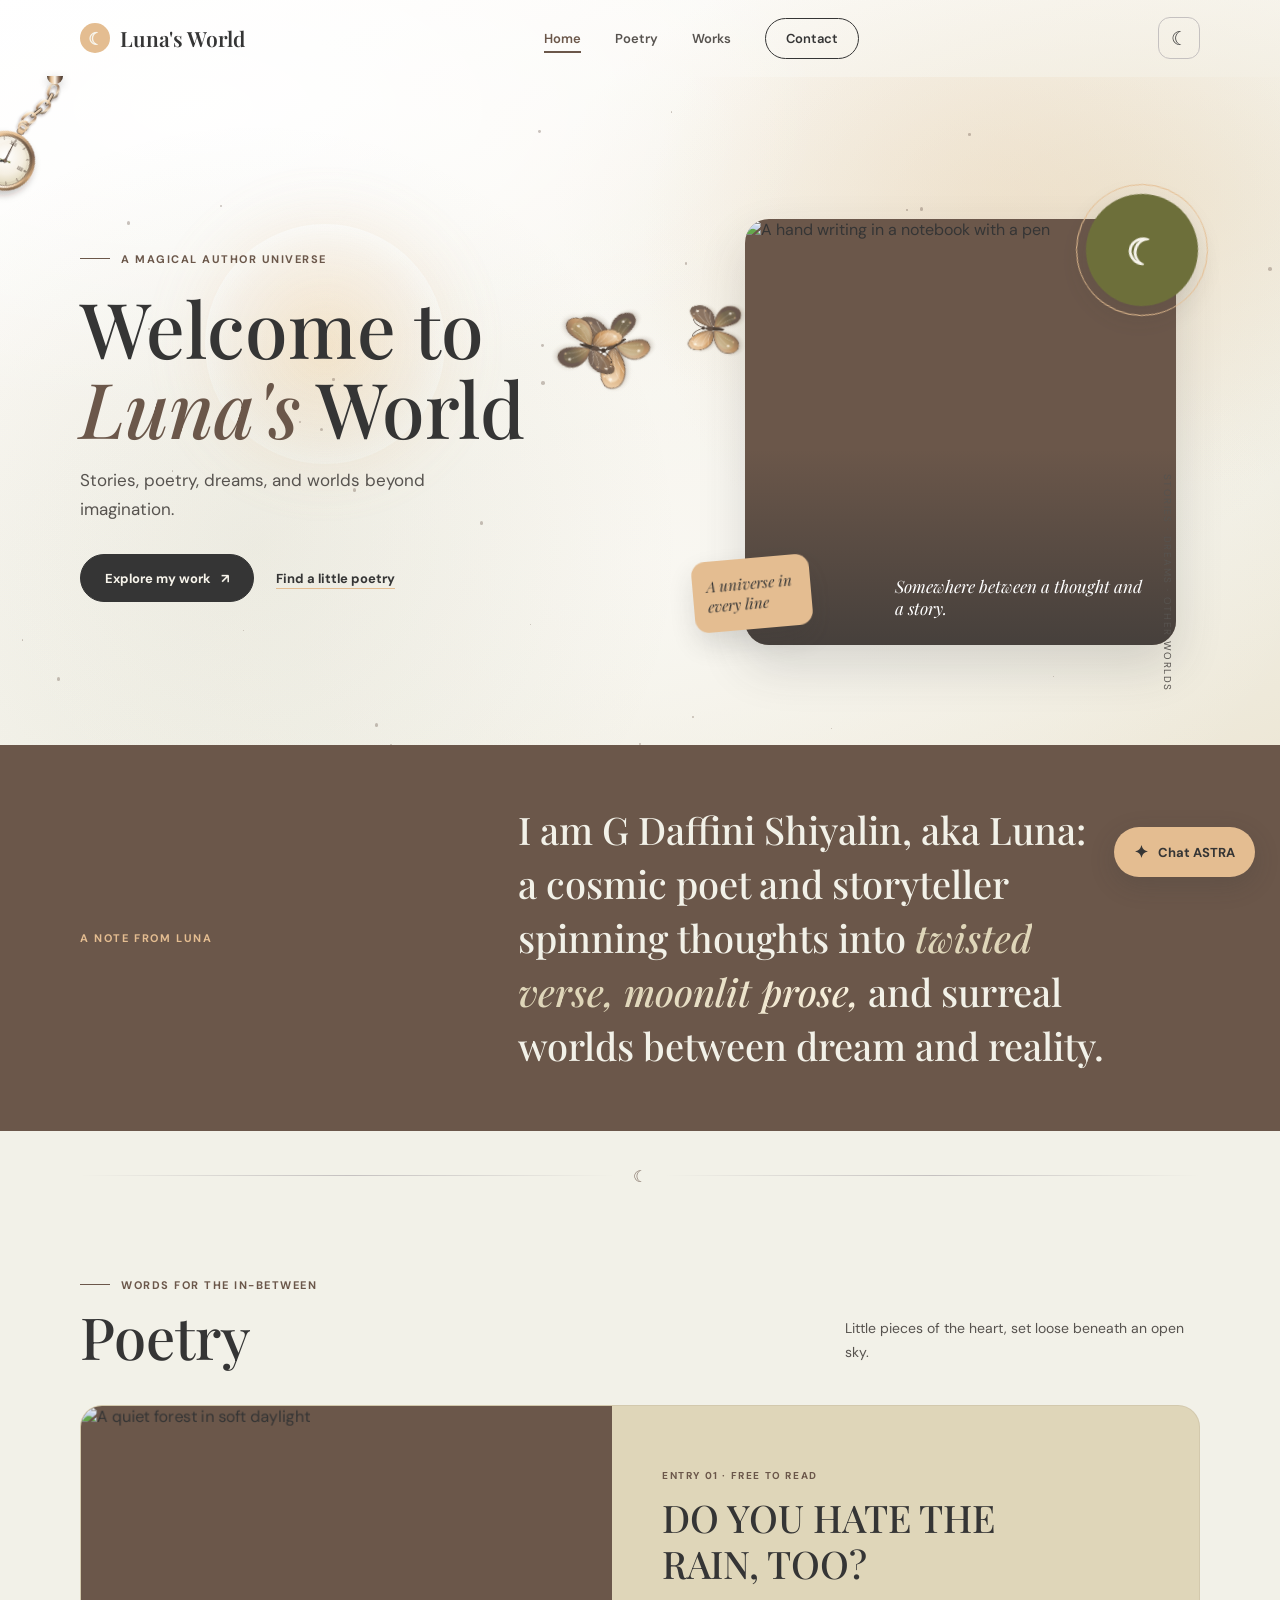
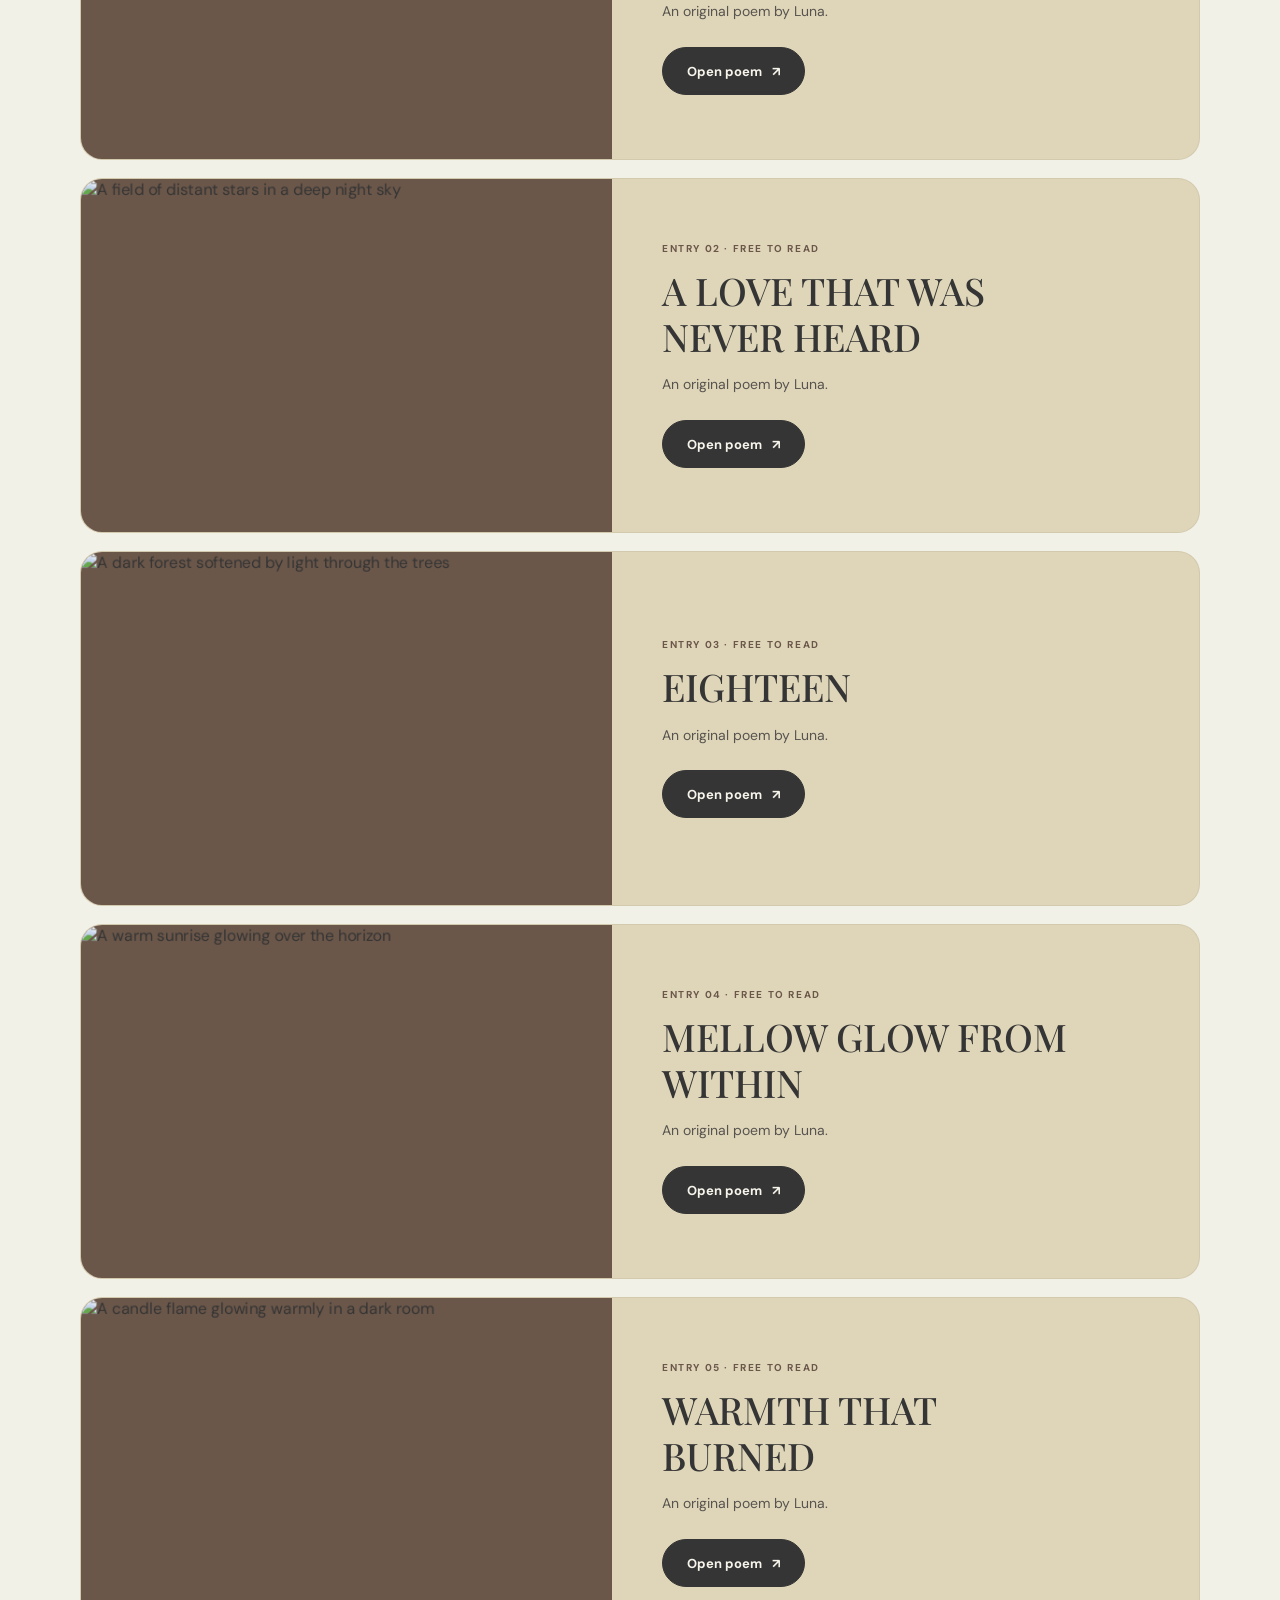
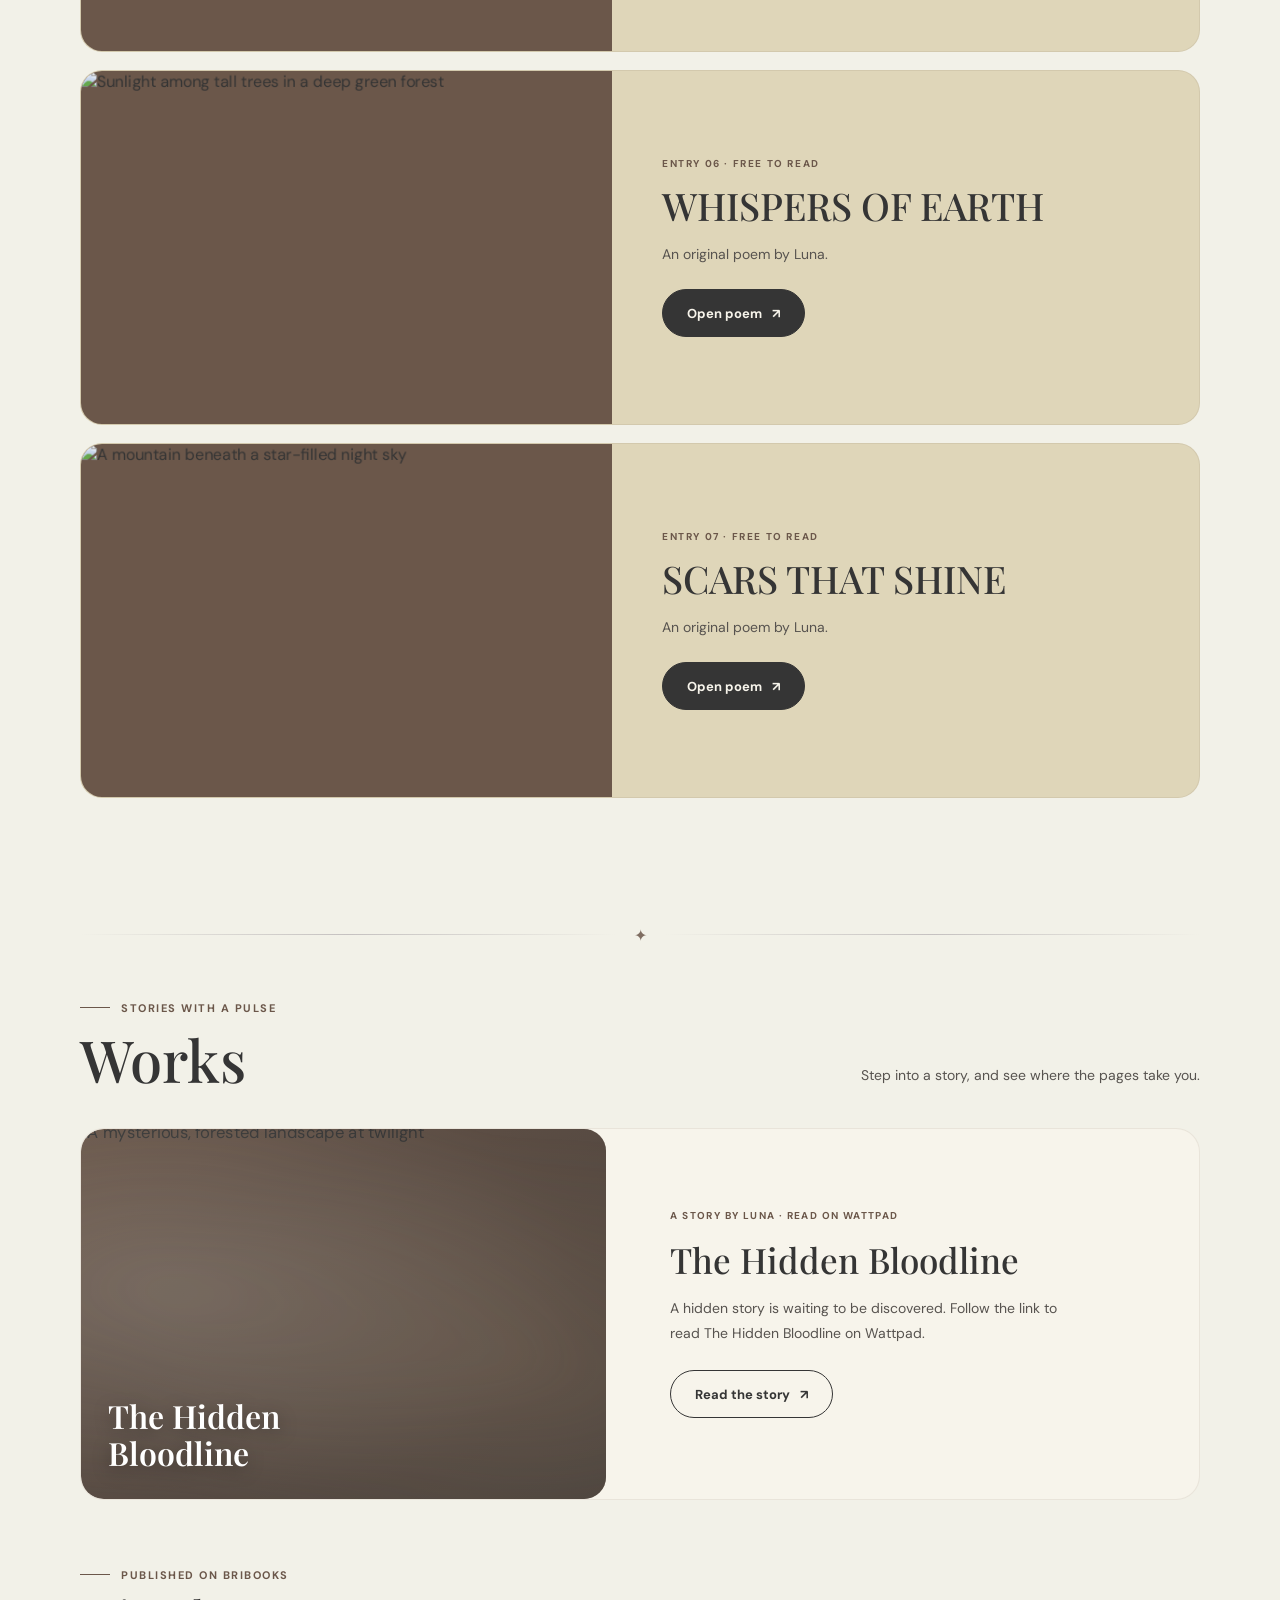
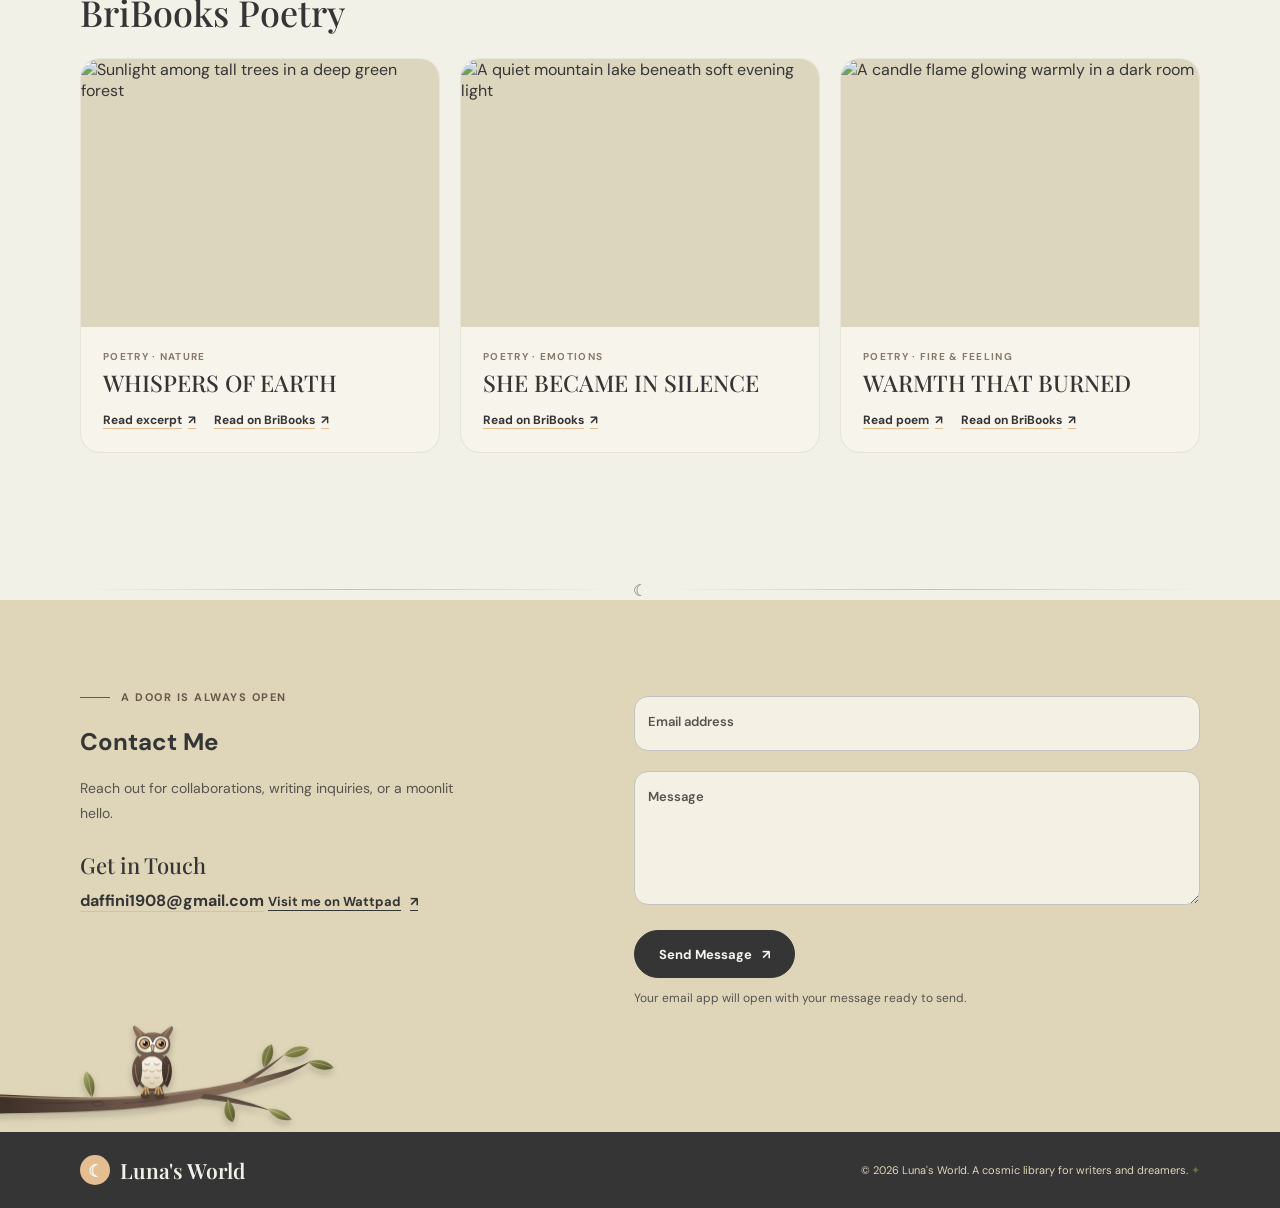
==== commit a028210a: "Add interactive moonlit owl on breeze-animated branch with cursor gaze and infinity flight" ====
--- a/index.html
+++ b/index.html
@@ -530,6 +530,215 @@
           <p class="form-note" id="form-note" aria-live="polite">Your email app will open with your message ready to send.</p>
         </form>
       </div>
+
+      <!-- Bottom-of-Page Interactive Owl on a Natural Branch -->
+      <div class="owl-horizon" id="owl-sanctuary">
+        <div class="owl-perch-wrap">
+          <svg class="owl-branch-svg" viewBox="0 0 340 110" fill="none" xmlns="http://www.w3.org/2000/svg" aria-hidden="true">
+            <defs>
+              <linearGradient id="owl-bark-main" x1="0" y1="68" x2="290" y2="62" gradientUnits="userSpaceOnUse">
+                <stop offset="0%" stop-color="#3e3027"/>
+                <stop offset="45%" stop-color="#6b574a"/>
+                <stop offset="85%" stop-color="#876d5b"/>
+                <stop offset="100%" stop-color="#57463a"/>
+              </linearGradient>
+              <linearGradient id="owl-bark-highlight" x1="0" y1="66" x2="240" y2="56" gradientUnits="userSpaceOnUse">
+                <stop offset="0%" stop-color="#b89575" stop-opacity="0.6"/>
+                <stop offset="60%" stop-color="#e4bd91" stop-opacity="0.45"/>
+                <stop offset="100%" stop-color="#e4bd91" stop-opacity="0"/>
+              </linearGradient>
+              <linearGradient id="owl-leaf-sage" x1="0%" y1="0%" x2="100%" y2="100%">
+                <stop offset="0%" stop-color="#909354"/>
+                <stop offset="55%" stop-color="#6d6f3a"/>
+                <stop offset="100%" stop-color="#4e5128"/>
+              </linearGradient>
+              <linearGradient id="owl-leaf-light" x1="0%" y1="0%" x2="100%" y2="100%">
+                <stop offset="0%" stop-color="#aeb074"/>
+                <stop offset="55%" stop-color="#7c7e44"/>
+                <stop offset="100%" stop-color="#585a2f"/>
+              </linearGradient>
+              <filter id="owl-branch-shadow" x="-10%" y="-25%" width="125%" height="160%">
+                <feDropShadow dx="0" dy="4" stdDeviation="3.5" flood-color="#2a211b" flood-opacity="0.22"/>
+              </filter>
+            </defs>
+
+            <g id="owl-branch-rig" filter="url(#owl-branch-shadow)">
+              <!-- Main gnarled bough emerging from left edge -->
+              <path d="M-12 72C42 74 92 78 148 73C196 68 234 62 284 48C294 45 304 42 312 37C302 45 291 51 278 55C234 70 194 79 144 85C92 91 40 90 -12 92Z" fill="url(#owl-bark-main)"/>
+              <!-- Natural top bark sheen -->
+              <path d="M-8 74C46 76 96 79 150 74C196 70 236 63 288 49" stroke="url(#owl-bark-highlight)" stroke-width="1.6" stroke-linecap="round"/>
+              <!-- Bark texture grain & knot -->
+              <path d="M36 81C62 82 82 81 102 79M124 81C140 80 154 78 168 75" stroke="#352922" stroke-opacity="0.45" stroke-width="1.2" stroke-linecap="round"/>
+              <ellipse cx="98" cy="81.5" rx="6" ry="2.3" stroke="#3e3027" stroke-opacity="0.55" stroke-width="1"/>
+              <!-- Slender lower side twig -->
+              <path d="M204 71C228 73 250 79 272 88C252 83 229 79 200 76Z" fill="#5d4b3f"/>
+              <!-- Upper sprout twig -->
+              <path d="M242 58C258 49 272 41 286 30C273 43 260 52 246 61Z" fill="#6b574a"/>
+
+              <!-- Limited natural leaves (6 olive-sage botanical leaves swaying in the breeze) -->
+              <g class="owl-leaf" data-leaf="0" data-pivot="92,75">
+                <path d="M92 75C85 67 80 57 86 49C94 54 97 65 92 75Z" fill="url(#owl-leaf-light)"/>
+                <path d="M92 75C90 66 89 58 86 50" stroke="#dfd6b9" stroke-opacity="0.55" stroke-width="0.7" stroke-linecap="round"/>
+              </g>
+              <g class="owl-leaf" data-leaf="1" data-pivot="228,77">
+                <path d="M228 77C222 86 225 97 234 99C238 90 234 82 228 77Z" fill="url(#owl-leaf-sage)"/>
+                <path d="M228 77C229 85 231 92 234 98" stroke="#dfd6b9" stroke-opacity="0.5" stroke-width="0.7" stroke-linecap="round"/>
+              </g>
+              <g class="owl-leaf" data-leaf="2" data-pivot="268,86">
+                <path d="M268 86C276 83 288 86 293 93C284 97 273 93 268 86Z" fill="url(#owl-leaf-light)"/>
+                <path d="M268 86C277 88 284 90 292 93" stroke="#dfd6b9" stroke-opacity="0.55" stroke-width="0.7" stroke-linecap="round"/>
+              </g>
+              <g class="owl-leaf" data-leaf="3" data-pivot="264,45">
+                <path d="M264 45C259 35 262 24 271 21C275 31 271 39 264 45Z" fill="url(#owl-leaf-sage)"/>
+                <path d="M264 45C265 36 267 29 270 22" stroke="#dfd6b9" stroke-opacity="0.55" stroke-width="0.7" stroke-linecap="round"/>
+              </g>
+              <g class="owl-leaf" data-leaf="4" data-pivot="284,32">
+                <path d="M284 32C289 23 299 19 308 23C304 32 293 36 284 32Z" fill="url(#owl-leaf-light)"/>
+                <path d="M284 32C292 28 299 25 307 23" stroke="#dfd6b9" stroke-opacity="0.6" stroke-width="0.7" stroke-linecap="round"/>
+              </g>
+              <g class="owl-leaf" data-leaf="5" data-pivot="308,39">
+                <path d="M308 39C317 34 328 36 334 43C325 48 314 45 308 39Z" fill="url(#owl-leaf-sage)"/>
+                <path d="M308 39C317 39 325 40 333 43" stroke="#dfd6b9" stroke-opacity="0.55" stroke-width="0.7" stroke-linecap="round"/>
+              </g>
+            </g>
+          </svg>
+
+          <!-- Interactive Moonlit Owl -->
+          <div class="owl-creature" id="owl-creature" role="button" tabindex="0" aria-label="Moonlit owl perched on a branch — click to watch it fly an infinity loop">
+            <svg class="owl-svg" id="owl-svg" viewBox="0 0 120 120" fill="none" xmlns="http://www.w3.org/2000/svg">
+              <defs>
+                <linearGradient id="owl-plumage" x1="36" y1="20" x2="84" y2="96" gradientUnits="userSpaceOnUse">
+                  <stop offset="0%" stop-color="#8b6f59"/>
+                  <stop offset="55%" stop-color="#6b574a"/>
+                  <stop offset="100%" stop-color="#45372e"/>
+                </linearGradient>
+                <linearGradient id="owl-wing-outer" x1="20" y1="45" x2="55" y2="95" gradientUnits="userSpaceOnUse">
+                  <stop offset="0%" stop-color="#7c6250"/>
+                  <stop offset="55%" stop-color="#5a473b"/>
+                  <stop offset="100%" stop-color="#3c2f27"/>
+                </linearGradient>
+                <linearGradient id="owl-chest" x1="60" y1="42" x2="60" y2="94" gradientUnits="userSpaceOnUse">
+                  <stop offset="0%" stop-color="#faf8f3"/>
+                  <stop offset="58%" stop-color="#ebe3cf"/>
+                  <stop offset="100%" stop-color="#d5c7ab"/>
+                </linearGradient>
+                <radialGradient id="owl-disc" cx="50%" cy="46%" r="55%">
+                  <stop offset="0%" stop-color="#ffffff"/>
+                  <stop offset="70%" stop-color="#f2ece0"/>
+                  <stop offset="100%" stop-color="#dfd3ba"/>
+                </radialGradient>
+                <radialGradient id="owl-iris" cx="44%" cy="40%" r="60%">
+                  <stop offset="0%" stop-color="#f5dcba"/>
+                  <stop offset="55%" stop-color="#e4bd91"/>
+                  <stop offset="100%" stop-color="#b57d45"/>
+                </radialGradient>
+                <filter id="owl-soft-shadow" x="-30%" y="-25%" width="160%" height="160%">
+                  <feDropShadow dx="0" dy="5" stdDeviation="4" flood-color="#2c231c" flood-opacity="0.25"/>
+                </filter>
+              </defs>
+
+              <g id="owl-body-rig" filter="url(#owl-soft-shadow)">
+                <!-- Tail feathers -->
+                <g id="owl-tail" style="transform-origin: 60px 84px;">
+                  <path d="M51 84L45 104C49 107 54 107 57 104L59 88Z" fill="#4f3e33"/>
+                  <path d="M56 85L55 107C58 109 62 109 65 107L64 85Z" fill="#5c493c"/>
+                  <path d="M61 88L63 104C66 107 71 107 75 104L69 84Z" fill="#4f3e33"/>
+                  <path d="M47 97H73" stroke="#e4bd91" stroke-opacity="0.45" stroke-width="1" stroke-linecap="round"/>
+                </g>
+
+                <!-- Articulated flying wings (unfold during takeoff, infinity flight, and landing) -->
+                <g id="owl-wing-left-fly" opacity="0" style="transform-origin: 45px 54px;">
+                  <path d="M45 53C30 43 10 42 2 52C7 59 15 62 23 63C14 66 9 70 6 75C16 77 25 74 32 71C25 76 22 81 21 85C32 84 41 75 46 66Z" fill="url(#owl-wing-outer)"/>
+                  <path d="M42 56C29 50 17 50 9 54M40 61C29 58 19 60 12 64M38 66C30 66 24 70 19 74" stroke="#e4bd91" stroke-opacity="0.55" stroke-width="1.2" stroke-linecap="round"/>
+                </g>
+                <g id="owl-wing-right-fly" opacity="0" style="transform-origin: 75px 54px;">
+                  <path d="M75 53C90 43 110 42 118 52C113 59 105 62 97 63C106 66 111 70 114 75C104 77 95 74 88 71C95 76 98 81 99 85C88 84 79 75 74 66Z" fill="url(#owl-wing-outer)"/>
+                  <path d="M78 56C91 50 103 50 111 54M80 61C91 58 101 60 108 64M82 66C90 66 96 70 101 74" stroke="#e4bd91" stroke-opacity="0.55" stroke-width="1.2" stroke-linecap="round"/>
+                </g>
+
+                <!-- Plump torso & speckled cream chest -->
+                <g id="owl-torso" style="transform-origin: 60px 72px;">
+                  <ellipse cx="60" cy="68" rx="22" ry="25" fill="url(#owl-plumage)"/>
+                  <ellipse cx="60" cy="70" rx="16.5" ry="20.5" fill="url(#owl-chest)"/>
+                  <!-- Soft chevron feather markings -->
+                  <path d="M51 59C53 61.2 55 61.2 57 59M63 59C65 61.2 67 61.2 69 59" stroke="#9e7b61" stroke-opacity="0.65" stroke-width="1.3" stroke-linecap="round"/>
+                  <path d="M48 67C50 69.2 52 69.2 54 67M57 68C59 70.2 61 70.2 63 68M66 67C68 69.2 70 69.2 72 67" stroke="#9e7b61" stroke-opacity="0.6" stroke-width="1.3" stroke-linecap="round"/>
+                  <path d="M51 76C53 78.2 55 78.2 57 76M63 76C65 78.2 67 78.2 69 76" stroke="#9e7b61" stroke-opacity="0.55" stroke-width="1.3" stroke-linecap="round"/>
+                  <path d="M57 83C59 85 61 85 63 83" stroke="#9e7b61" stroke-opacity="0.45" stroke-width="1.2" stroke-linecap="round"/>
+                </g>
+
+                <!-- Folded perched wings -->
+                <g id="owl-wing-left-folded" style="transform-origin: 42px 54px;">
+                  <path d="M43 50C34 56 32 76 41 90C46 86 49 74 47 56Z" fill="url(#owl-wing-outer)"/>
+                  <path d="M39 62C39 69 40 76 43 83" stroke="#e4bd91" stroke-opacity="0.45" stroke-width="1.1" stroke-linecap="round"/>
+                </g>
+                <g id="owl-wing-right-folded" style="transform-origin: 78px 54px;">
+                  <path d="M77 50C86 56 88 76 79 90C74 86 71 74 73 56Z" fill="url(#owl-wing-outer)"/>
+                  <path d="M81 62C81 69 80 76 77 83" stroke="#e4bd91" stroke-opacity="0.45" stroke-width="1.1" stroke-linecap="round"/>
+                </g>
+
+                <!-- Perched talons gripping the branch -->
+                <g id="owl-talons-perched" stroke="#c89b65" stroke-width="2.1" stroke-linecap="round">
+                  <path d="M51 90C49 94 47 97 47 99M52 90C52 94 52 98 52 100M54 90C55 94 56 97 56 99"/>
+                  <path d="M66 90C64 94 64 97 64 99M68 90C68 94 68 98 68 100M70 90C71 94 73 97 73 99"/>
+                  <!-- Tiny dark claw tips -->
+                  <g fill="#352922" stroke="none">
+                    <circle cx="47" cy="99.5" r="1.1"/><circle cx="52" cy="100.5" r="1.1"/><circle cx="56" cy="99.5" r="1.1"/>
+                    <circle cx="64" cy="99.5" r="1.1"/><circle cx="68" cy="100.5" r="1.1"/><circle cx="73" cy="99.5" r="1.1"/>
+                  </g>
+                </g>
+
+                <!-- Tucked talons visible during flight -->
+                <g id="owl-talons-flight" opacity="0" stroke="#c89b65" stroke-width="2" stroke-linecap="round">
+                  <path d="M52 88C51 91 53 93 55 92"/>
+                  <path d="M68 88C69 91 67 93 65 92"/>
+                </g>
+
+                <!-- Owl Head + Cursor-Tracking Eyes + Blinking Eyelids -->
+                <g id="owl-head" style="transform-origin: 60px 44px;">
+                  <!-- Crown & expressive ear tufts -->
+                  <path d="M40 28C35 20 33 15 37 14C42 17 47 22 50 24C56 22 64 22 70 24C73 22 78 17 83 14C87 15 85 20 80 28C83 34 83 43 78 48C72 54 48 54 42 48C37 43 37 34 40 28Z" fill="url(#owl-plumage)"/>
+                  <!-- Ear tuft highlights -->
+                  <path d="M38.5 16.5C41.5 19.5 44 23 45.5 26M81.5 16.5C78.5 19.5 76 23 74.5 26" stroke="#e4bd91" stroke-opacity="0.55" stroke-width="1.2" stroke-linecap="round"/>
+
+                  <!-- Twin cream facial discs -->
+                  <path d="M60 46C55 50 43 49 40 39C38 30 45 25 53 27C56.5 28 59 31 60 35C61 31 63.5 28 67 27C75 25 82 30 80 39C77 49 65 50 60 46Z" fill="url(#owl-disc)" stroke="#4f3e33" stroke-width="1"/>
+
+                  <!-- Left Eye -->
+                  <g id="owl-eye-left">
+                    <circle cx="50" cy="36.5" r="6.8" fill="#352922"/>
+                    <circle cx="50" cy="36.5" r="5.8" fill="url(#owl-iris)"/>
+                    <g id="owl-pupil-left">
+                      <circle cx="50" cy="36.5" r="3.4" fill="#1e1915"/>
+                      <circle cx="48.6" cy="35" r="1.25" fill="#fffdf8"/>
+                      <circle cx="51.6" cy="37.8" r="0.55" fill="#fffdf8" fill-opacity="0.75"/>
+                    </g>
+                    <!-- Upper eyelid for realistic blink -->
+                    <ellipse id="owl-lid-left" cx="50" cy="36.5" rx="6.6" ry="6.6" fill="#6b574a" transform="translate(50 30) scale(1 0) translate(-50 -30)"/>
+                  </g>
+
+                  <!-- Right Eye -->
+                  <g id="owl-eye-right">
+                    <circle cx="70" cy="36.5" r="6.8" fill="#352922"/>
+                    <circle cx="70" cy="36.5" r="5.8" fill="url(#owl-iris)"/>
+                    <g id="owl-pupil-right">
+                      <circle cx="70" cy="36.5" r="3.4" fill="#1e1915"/>
+                      <circle cx="68.6" cy="35" r="1.25" fill="#fffdf8"/>
+                      <circle cx="71.6" cy="37.8" r="0.55" fill="#fffdf8" fill-opacity="0.75"/>
+                    </g>
+                    <!-- Upper eyelid for realistic blink -->
+                    <ellipse id="owl-lid-right" cx="70" cy="36.5" rx="6.6" ry="6.6" fill="#6b574a" transform="translate(70 30) scale(1 0) translate(-70 -30)"/>
+                  </g>
+
+                  <!-- Sculpted curved beak -->
+                  <path d="M57.6 38.5C59 37.5 61 37.5 62.4 38.5L60.8 45.4C60.4 46.6 59.6 46.6 59.2 45.4Z" fill="#c89b65" stroke="#45372e" stroke-width="0.75" stroke-linejoin="round"/>
+                  <path d="M59.6 39.2L59.8 43.2" stroke="#fff6e6" stroke-opacity="0.65" stroke-width="0.7" stroke-linecap="round"/>
+                </g>
+              </g>
+            </svg>
+          </div>
+        </div>
+      </div>
     </section>
   </main>
 
--- a/css/style.css
+++ b/css/style.css
@@ -1316,7 +1316,8 @@
    ========================================================================== */
 
 .contact-section {
-  padding-block: 90px;
+  position: relative;
+  padding: 90px 0 0;
   background: var(--cream);
 }
 
@@ -1478,6 +1479,81 @@
   margin: -8px 0 0;
   color: var(--ink-soft);
   font-size: 12px;
+}
+
+/* ==========================================================================
+   Bottom Perched Moonlit Owl (Branch, Breeze Leaves, Cursor Gaze & ∞ Flight)
+   ========================================================================== */
+
+.owl-horizon {
+  position: relative;
+  z-index: 15;
+  width: 100%;
+  height: 110px;
+  margin-top: 14px;
+  overflow: visible;
+  pointer-events: none;
+}
+
+.owl-perch-wrap {
+  position: relative;
+  width: 340px;
+  height: 110px;
+  overflow: visible;
+  pointer-events: none;
+}
+
+.owl-branch-svg {
+  display: block;
+  width: 340px;
+  height: 110px;
+  overflow: visible;
+  pointer-events: none;
+}
+
+.owl-creature {
+  position: absolute;
+  left: 104px;
+  bottom: 21px;
+  width: 96px;
+  height: 96px;
+  z-index: 2;
+  cursor: pointer;
+  pointer-events: auto;
+  will-change: transform;
+  transform-origin: 50% 68%;
+  transition: filter 0.35s var(--ease-gentle);
+  -webkit-tap-highlight-color: transparent;
+}
+
+.owl-creature:hover {
+  filter: drop-shadow(0 6px 18px rgb(228 189 145 / 42%));
+}
+
+.owl-creature:focus-visible {
+  outline: 2px solid var(--brown);
+  outline-offset: 4px;
+  border-radius: 50%;
+}
+
+.owl-creature.is-flying {
+  cursor: default;
+  filter: drop-shadow(0 12px 24px rgb(44 35 28 / 26%));
+}
+
+.owl-svg {
+  display: block;
+  width: 100%;
+  height: 100%;
+  overflow: visible;
+}
+
+html[data-theme="dark"] .owl-creature {
+  filter: drop-shadow(0 6px 16px rgb(228 189 145 / 18%));
+}
+
+html[data-theme="dark"] .owl-creature:hover {
+  filter: drop-shadow(0 8px 22px rgb(228 189 145 / 36%));
 }
 
 /* ==========================================================================
@@ -2042,7 +2118,15 @@
     padding: 19px 21px 22px;
   }
   .contact-section {
-    padding-block: 69px;
+    padding: 69px 0 0;
+  }
+  .owl-horizon {
+    height: 88px;
+    margin-top: 10px;
+  }
+  .owl-perch-wrap {
+    transform: scale(0.8);
+    transform-origin: bottom left;
   }
   .contact-grid {
     grid-template-columns: 1fr;
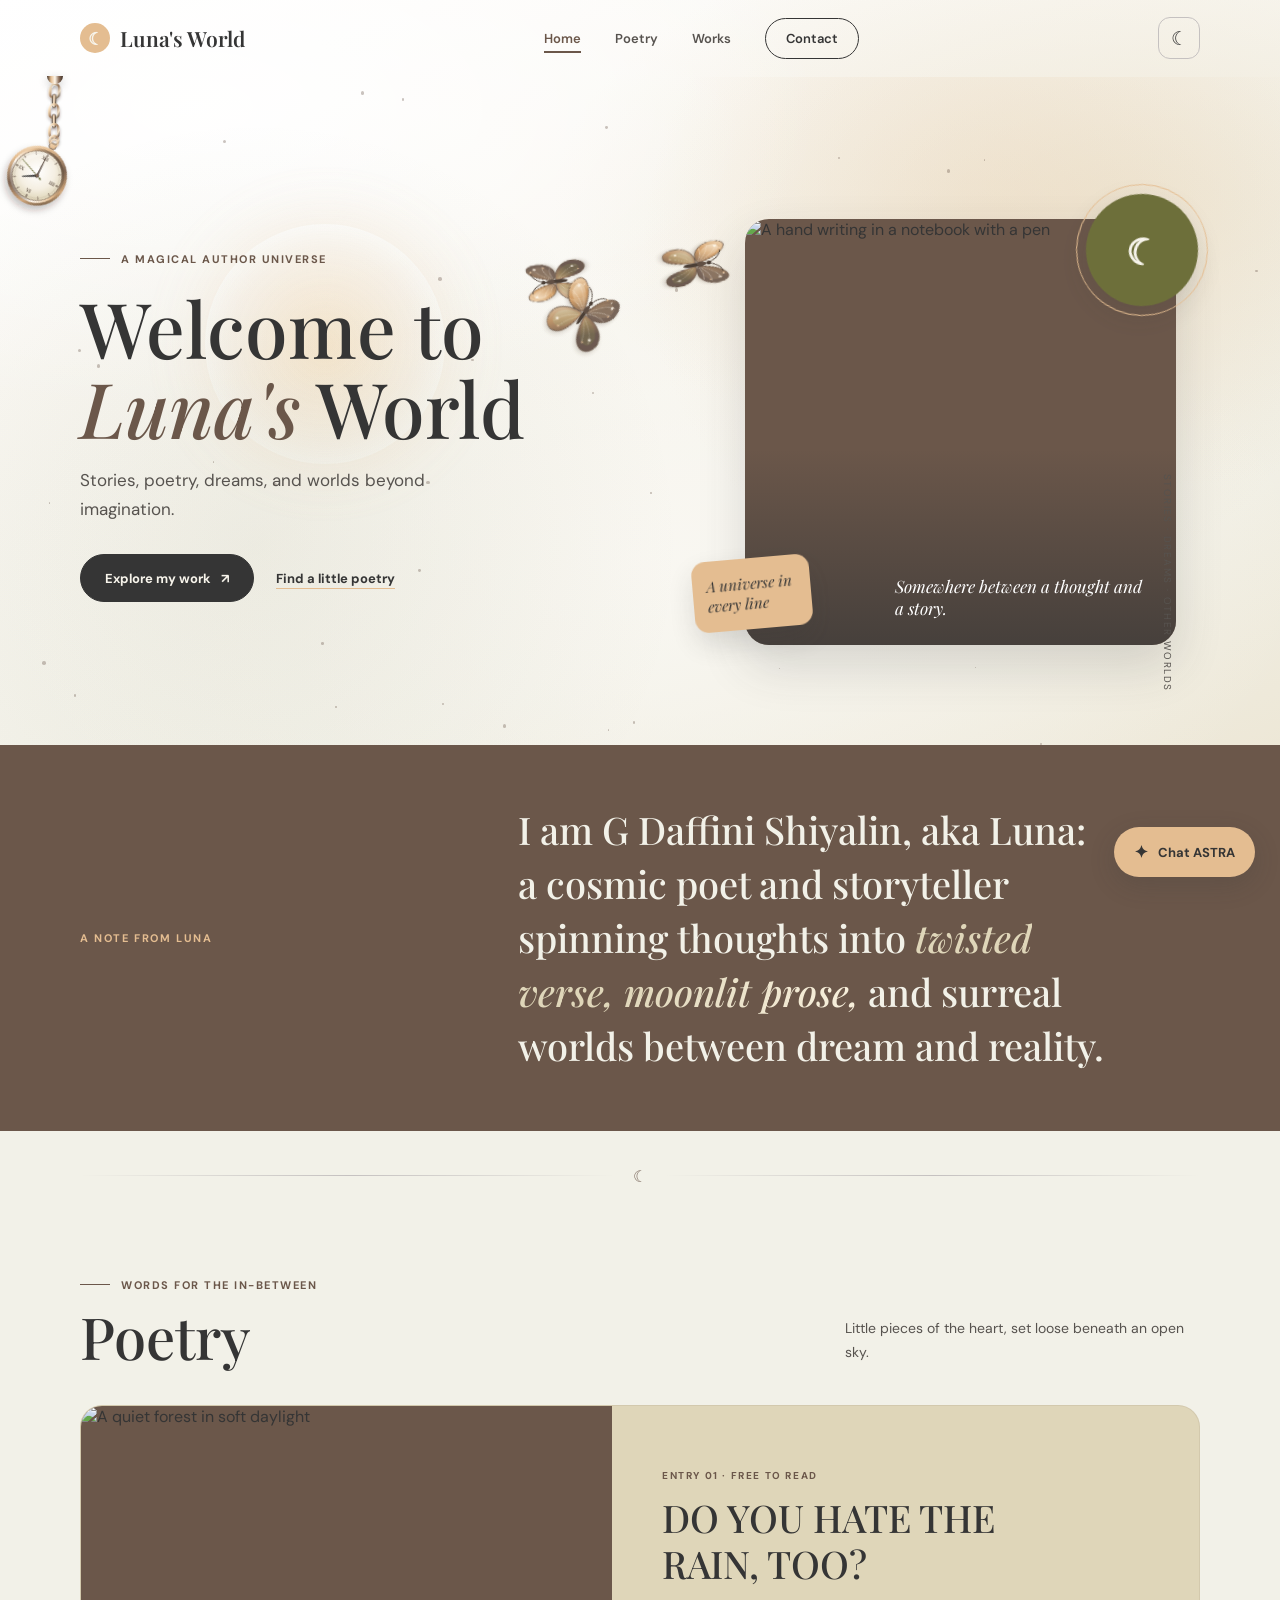
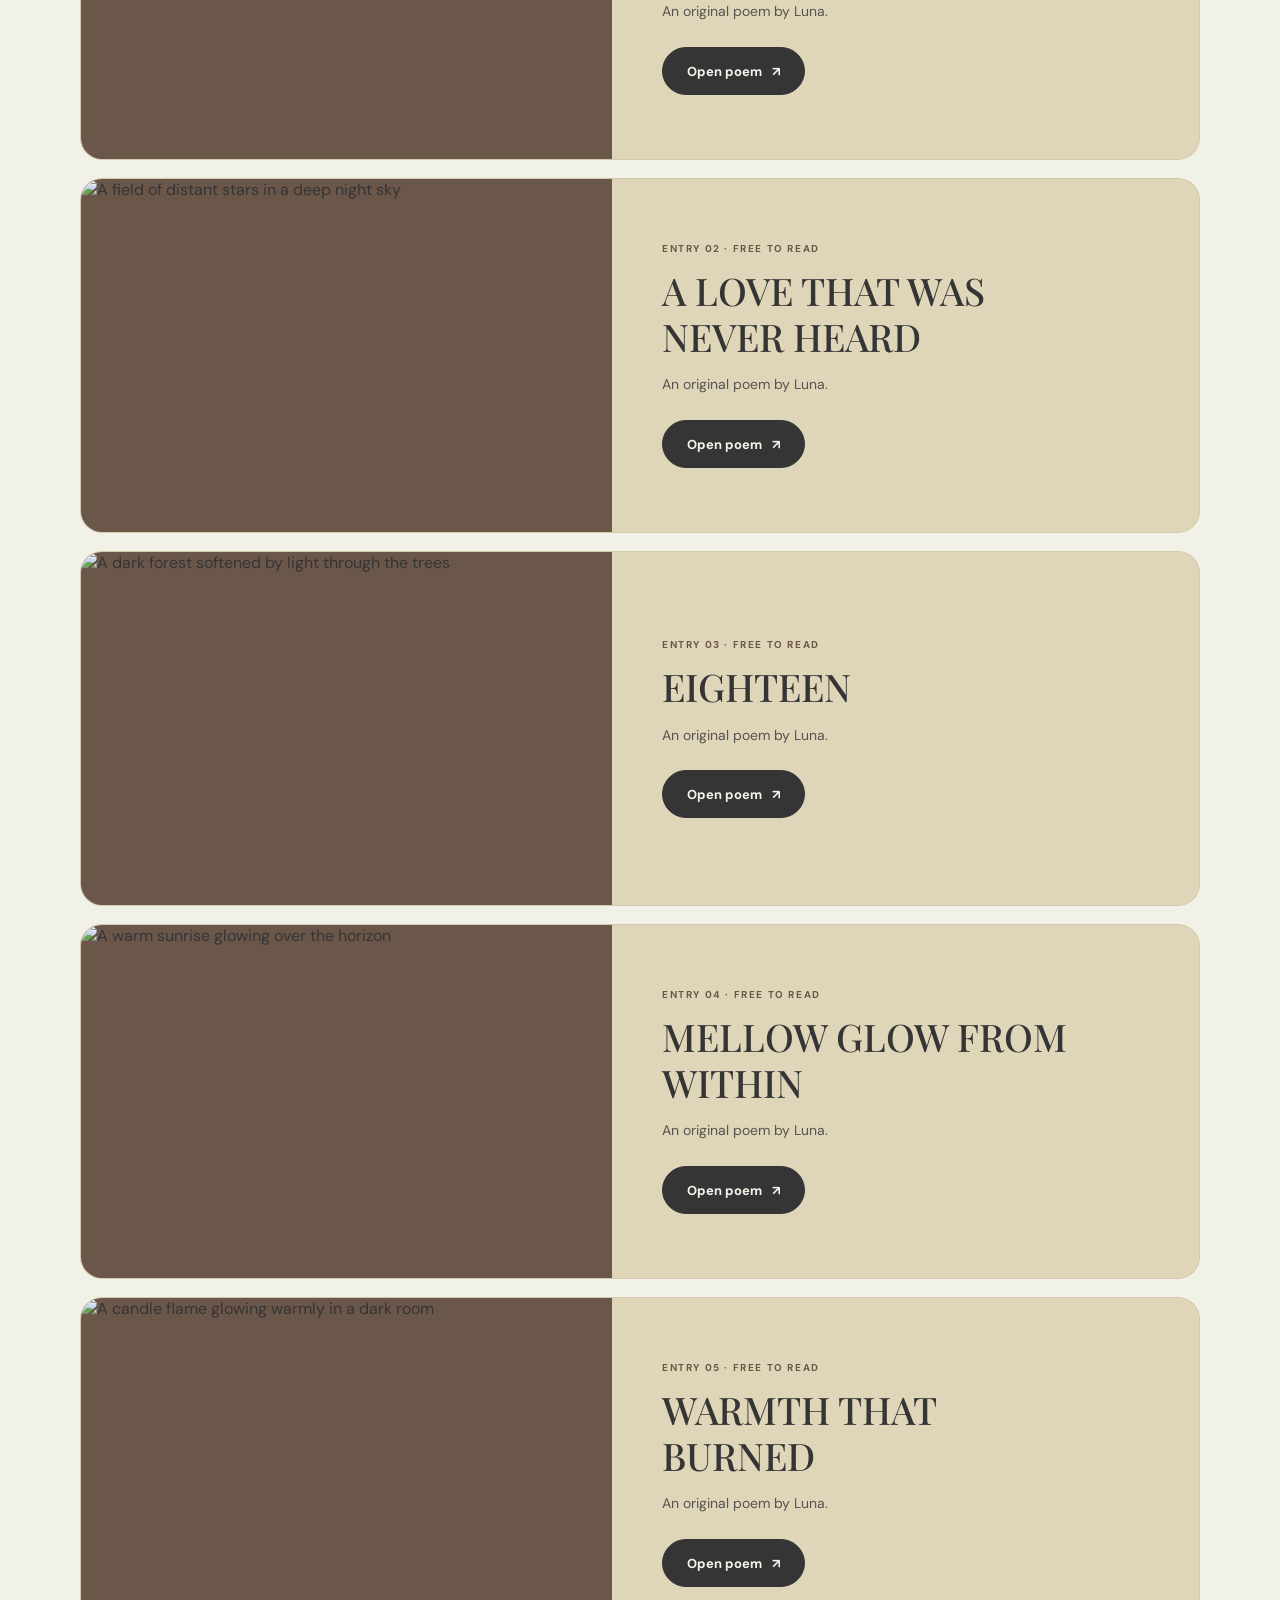
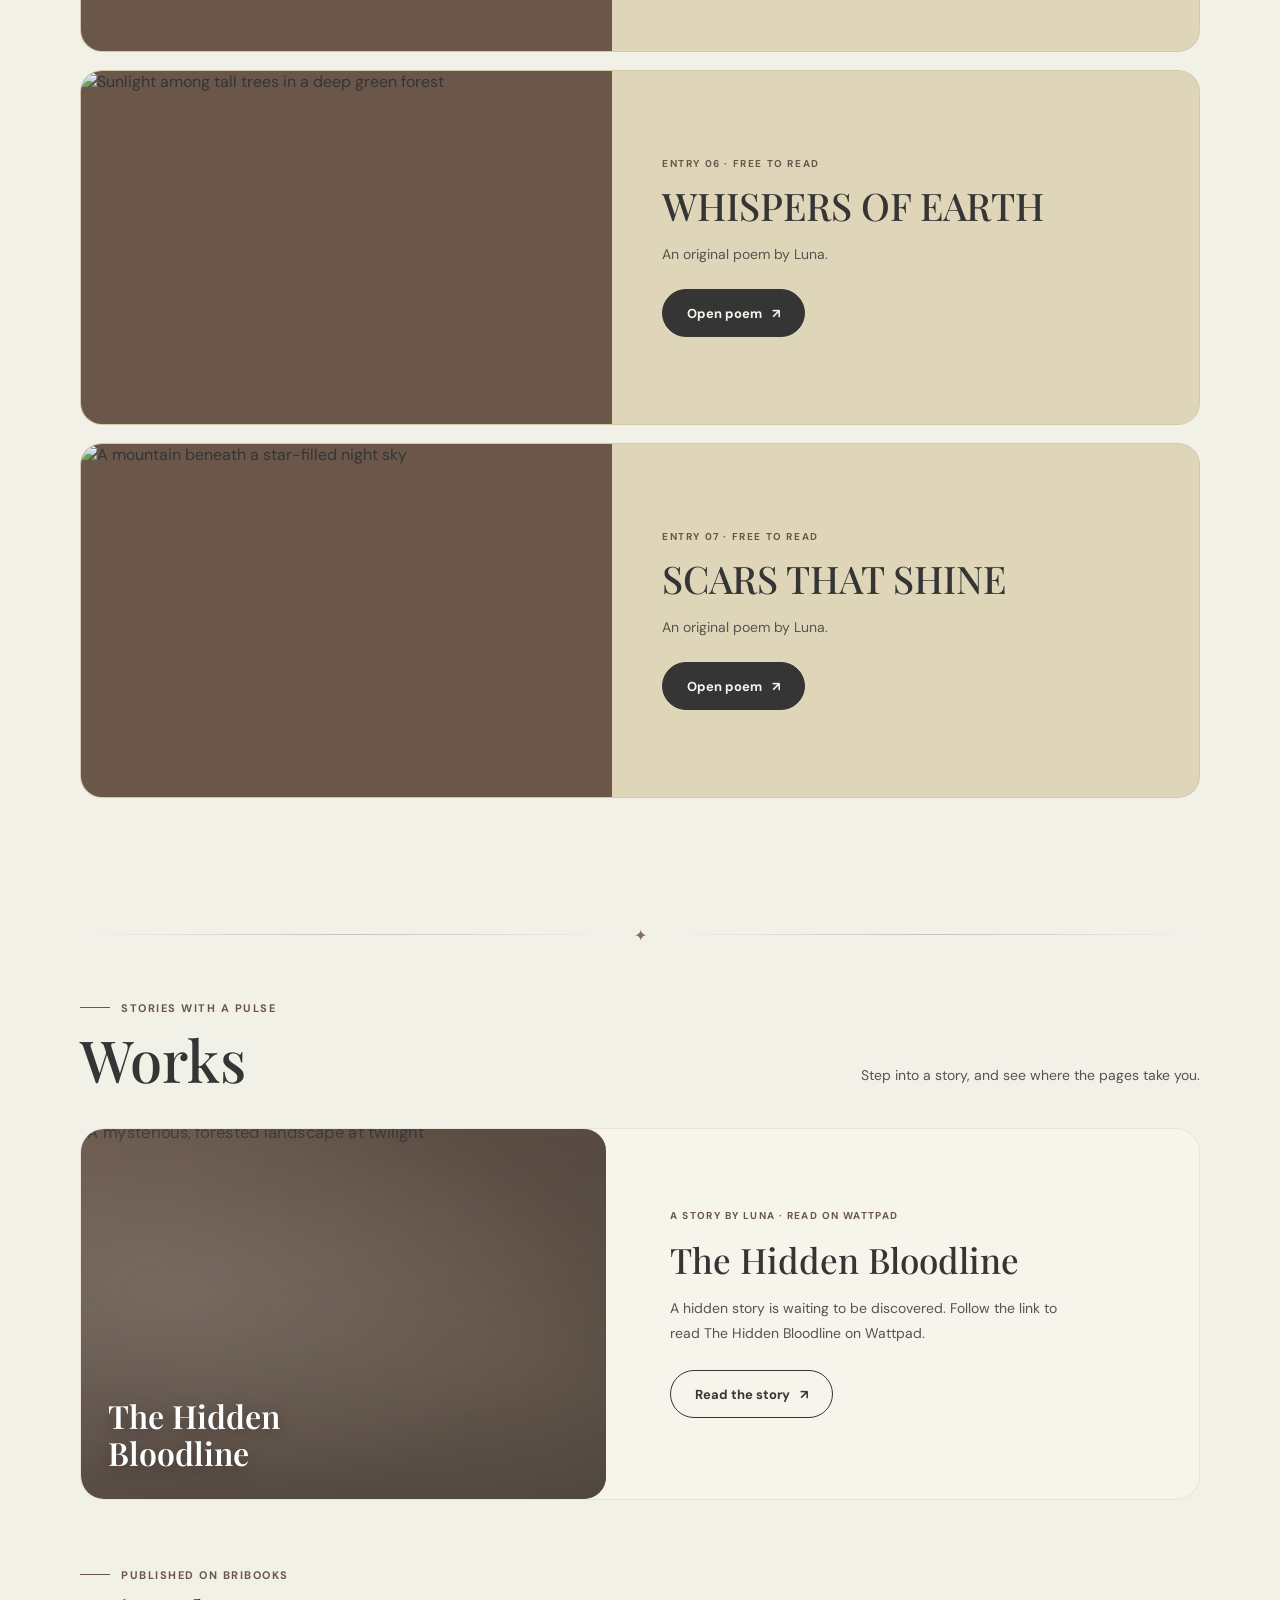
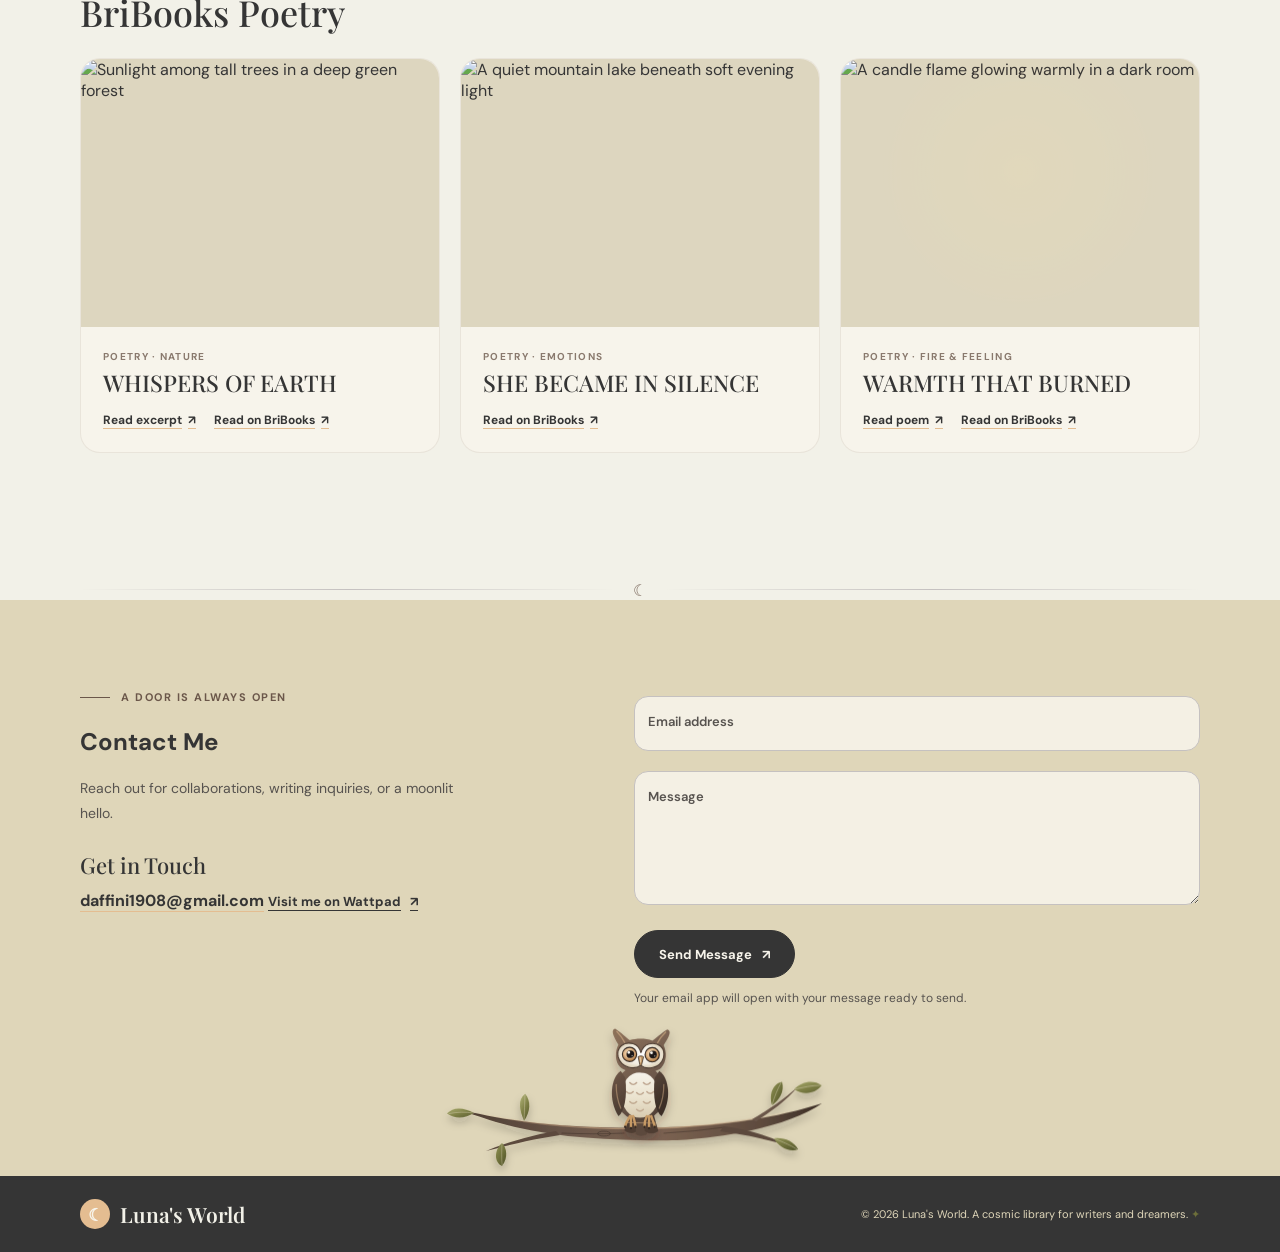
==== commit 5798e626: "Center moonlit owl and tapered branch with balanced 136px proportions" ====
--- a/index.html
+++ b/index.html
@@ -531,20 +531,23 @@
         </form>
       </div>
 
-      <!-- Bottom-of-Page Interactive Owl on a Natural Branch -->
+      <!-- Centered Bottom-of-Page Interactive Owl on a Natural Woodland Bough -->
       <div class="owl-horizon" id="owl-sanctuary">
         <div class="owl-perch-wrap">
-          <svg class="owl-branch-svg" viewBox="0 0 340 110" fill="none" xmlns="http://www.w3.org/2000/svg" aria-hidden="true">
+          <svg class="owl-branch-svg" viewBox="0 0 420 140" fill="none" xmlns="http://www.w3.org/2000/svg" aria-hidden="true">
             <defs>
-              <linearGradient id="owl-bark-main" x1="0" y1="68" x2="290" y2="62" gradientUnits="userSpaceOnUse">
-                <stop offset="0%" stop-color="#3e3027"/>
-                <stop offset="45%" stop-color="#6b574a"/>
-                <stop offset="85%" stop-color="#876d5b"/>
-                <stop offset="100%" stop-color="#57463a"/>
+              <linearGradient id="owl-bark-main" x1="36" y1="84" x2="386" y2="82" gradientUnits="userSpaceOnUse">
+                <stop offset="0%" stop-color="#4e3e33"/>
+                <stop offset="30%" stop-color="#6b574a"/>
+                <stop offset="55%" stop-color="#7c6352"/>
+                <stop offset="85%" stop-color="#5d4a3d"/>
+                <stop offset="100%" stop-color="#3e3027"/>
               </linearGradient>
-              <linearGradient id="owl-bark-highlight" x1="0" y1="66" x2="240" y2="56" gradientUnits="userSpaceOnUse">
-                <stop offset="0%" stop-color="#b89575" stop-opacity="0.6"/>
-                <stop offset="60%" stop-color="#e4bd91" stop-opacity="0.45"/>
+              <linearGradient id="owl-bark-highlight" x1="48" y1="78" x2="365" y2="76" gradientUnits="userSpaceOnUse">
+                <stop offset="0%" stop-color="#e4bd91" stop-opacity="0"/>
+                <stop offset="28%" stop-color="#b89575" stop-opacity="0.55"/>
+                <stop offset="52%" stop-color="#e4bd91" stop-opacity="0.62"/>
+                <stop offset="82%" stop-color="#b89575" stop-opacity="0.4"/>
                 <stop offset="100%" stop-color="#e4bd91" stop-opacity="0"/>
               </linearGradient>
               <linearGradient id="owl-leaf-sage" x1="0%" y1="0%" x2="100%" y2="100%">
@@ -558,47 +561,47 @@
                 <stop offset="100%" stop-color="#585a2f"/>
               </linearGradient>
               <filter id="owl-branch-shadow" x="-10%" y="-25%" width="125%" height="160%">
-                <feDropShadow dx="0" dy="4" stdDeviation="3.5" flood-color="#2a211b" flood-opacity="0.22"/>
+                <feDropShadow dx="0" dy="5" stdDeviation="4" flood-color="#2a211b" flood-opacity="0.22"/>
               </filter>
             </defs>
 
             <g id="owl-branch-rig" filter="url(#owl-branch-shadow)">
-              <!-- Main gnarled bough emerging from left edge -->
-              <path d="M-12 72C42 74 92 78 148 73C196 68 234 62 284 48C294 45 304 42 312 37C302 45 291 51 278 55C234 70 194 79 144 85C92 91 40 90 -12 92Z" fill="url(#owl-bark-main)"/>
-              <!-- Natural top bark sheen -->
-              <path d="M-8 74C46 76 96 79 150 74C196 70 236 63 288 49" stroke="url(#owl-bark-highlight)" stroke-width="1.6" stroke-linecap="round"/>
+              <!-- Gently arching natural woodland bough tapered cleanly at both ends -->
+              <path d="M28 73C68 83 122 92 210 91.5C290 91 344 82 392 67C374 79 348 89 312 96C268 104 242 105 210 104C162 103 114 100 66 86C48 80 37 77 28 73Z" fill="url(#owl-bark-main)"/>
+              <!-- Natural top bark highlight -->
+              <path d="M48 77C95 88 148 93 210 92.5C276 92 326 84 374 72" stroke="url(#owl-bark-highlight)" stroke-width="1.6" stroke-linecap="round"/>
               <!-- Bark texture grain & knot -->
-              <path d="M36 81C62 82 82 81 102 79M124 81C140 80 154 78 168 75" stroke="#352922" stroke-opacity="0.45" stroke-width="1.2" stroke-linecap="round"/>
-              <ellipse cx="98" cy="81.5" rx="6" ry="2.3" stroke="#3e3027" stroke-opacity="0.55" stroke-width="1"/>
-              <!-- Slender lower side twig -->
-              <path d="M204 71C228 73 250 79 272 88C252 83 229 79 200 76Z" fill="#5d4b3f"/>
-              <!-- Upper sprout twig -->
-              <path d="M242 58C258 49 272 41 286 30C273 43 260 52 246 61Z" fill="#6b574a"/>
-
-              <!-- Limited natural leaves (6 olive-sage botanical leaves swaying in the breeze) -->
-              <g class="owl-leaf" data-leaf="0" data-pivot="92,75">
-                <path d="M92 75C85 67 80 57 86 49C94 54 97 65 92 75Z" fill="url(#owl-leaf-light)"/>
-                <path d="M92 75C90 66 89 58 86 50" stroke="#dfd6b9" stroke-opacity="0.55" stroke-width="0.7" stroke-linecap="round"/>
+              <path d="M132 97C154 98 175 98 194 97M234 97C254 96 274 94 294 91" stroke="#352922" stroke-opacity="0.45" stroke-width="1.2" stroke-linecap="round"/>
+              <ellipse cx="174" cy="97.5" rx="6.5" ry="2.4" stroke="#3e3027" stroke-opacity="0.55" stroke-width="1"/>
+              <!-- Secondary left & right forked twigs -->
+              <path d="M126 95C102 99 78 106 56 115C79 109 103 103 130 99Z" fill="#5b493d"/>
+              <path d="M294 90C318 93 340 100 362 110C339 104 316 98 290 95Z" fill="#5b493d"/>
+              <path d="M322 83C339 73 354 63 368 50C356 65 341 75 326 85Z" fill="#6b574a"/>
+
+              <!-- Limited natural leaves (6 olive-sage leaves swaying gently on left & right twigs) -->
+              <g class="owl-leaf" data-leaf="0" data-pivot="44,77">
+                <path d="M44 77C33 71 23 71 17 78C26 84 36 82 44 77Z" fill="url(#owl-leaf-light)"/>
+                <path d="M44 77C35 76 27 76 19 78" stroke="#dfd6b9" stroke-opacity="0.55" stroke-width="0.7" stroke-linecap="round"/>
               </g>
-              <g class="owl-leaf" data-leaf="1" data-pivot="228,77">
-                <path d="M228 77C222 86 225 97 234 99C238 90 234 82 228 77Z" fill="url(#owl-leaf-sage)"/>
-                <path d="M228 77C229 85 231 92 234 98" stroke="#dfd6b9" stroke-opacity="0.5" stroke-width="0.7" stroke-linecap="round"/>
+              <g class="owl-leaf" data-leaf="1" data-pivot="72,107">
+                <path d="M72 107C64 115 65 127 73 130C79 121 77 112 72 107Z" fill="url(#owl-leaf-sage)"/>
+                <path d="M72 107C72 115 72 122 73 129" stroke="#dfd6b9" stroke-opacity="0.5" stroke-width="0.7" stroke-linecap="round"/>
               </g>
-              <g class="owl-leaf" data-leaf="2" data-pivot="268,86">
-                <path d="M268 86C276 83 288 86 293 93C284 97 273 93 268 86Z" fill="url(#owl-leaf-light)"/>
-                <path d="M268 86C277 88 284 90 292 93" stroke="#dfd6b9" stroke-opacity="0.55" stroke-width="0.7" stroke-linecap="round"/>
+              <g class="owl-leaf" data-leaf="2" data-pivot="94,85">
+                <path d="M94 85C88 75 84 65 91 58C98 64 99 75 94 85Z" fill="url(#owl-leaf-light)"/>
+                <path d="M94 85C93 76 92 67 91 59" stroke="#dfd6b9" stroke-opacity="0.55" stroke-width="0.7" stroke-linecap="round"/>
               </g>
-              <g class="owl-leaf" data-leaf="3" data-pivot="264,45">
-                <path d="M264 45C259 35 262 24 271 21C275 31 271 39 264 45Z" fill="url(#owl-leaf-sage)"/>
-                <path d="M264 45C265 36 267 29 270 22" stroke="#dfd6b9" stroke-opacity="0.55" stroke-width="0.7" stroke-linecap="round"/>
+              <g class="owl-leaf" data-leaf="3" data-pivot="342,69">
+                <path d="M342 69C338 58 342 47 351 45C354 55 349 63 342 69Z" fill="url(#owl-leaf-sage)"/>
+                <path d="M342 69C344 60 347 52 350 46" stroke="#dfd6b9" stroke-opacity="0.55" stroke-width="0.7" stroke-linecap="round"/>
               </g>
-              <g class="owl-leaf" data-leaf="4" data-pivot="284,32">
-                <path d="M284 32C289 23 299 19 308 23C304 32 293 36 284 32Z" fill="url(#owl-leaf-light)"/>
-                <path d="M284 32C292 28 299 25 307 23" stroke="#dfd6b9" stroke-opacity="0.6" stroke-width="0.7" stroke-linecap="round"/>
+              <g class="owl-leaf" data-leaf="4" data-pivot="364,53">
+                <path d="M364 53C371 44 382 41 391 46C386 55 374 58 364 53Z" fill="url(#owl-leaf-light)"/>
+                <path d="M364 53C373 50 381 47 390 46" stroke="#dfd6b9" stroke-opacity="0.6" stroke-width="0.7" stroke-linecap="round"/>
               </g>
-              <g class="owl-leaf" data-leaf="5" data-pivot="308,39">
-                <path d="M308 39C317 34 328 36 334 43C325 48 314 45 308 39Z" fill="url(#owl-leaf-sage)"/>
-                <path d="M308 39C317 39 325 40 333 43" stroke="#dfd6b9" stroke-opacity="0.55" stroke-width="0.7" stroke-linecap="round"/>
+              <g class="owl-leaf" data-leaf="5" data-pivot="344,102">
+                <path d="M344 102C353 100 364 103 369 111C360 115 349 110 344 102Z" fill="url(#owl-leaf-sage)"/>
+                <path d="M344 102C353 105 360 107 368 111" stroke="#dfd6b9" stroke-opacity="0.55" stroke-width="0.7" stroke-linecap="round"/>
               </g>
             </g>
           </svg>
--- a/css/style.css
+++ b/css/style.css
@@ -1489,34 +1489,39 @@
   position: relative;
   z-index: 15;
   width: 100%;
-  height: 110px;
-  margin-top: 14px;
+  height: 146px;
+  margin-top: 22px;
+  display: flex;
+  justify-content: center;
+  align-items: flex-end;
   overflow: visible;
   pointer-events: none;
 }
 
 .owl-perch-wrap {
   position: relative;
-  width: 340px;
-  height: 110px;
+  flex-shrink: 0;
+  width: 420px;
+  height: 140px;
   overflow: visible;
   pointer-events: none;
 }
 
 .owl-branch-svg {
   display: block;
-  width: 340px;
-  height: 110px;
+  width: 420px;
+  height: 140px;
   overflow: visible;
   pointer-events: none;
 }
 
 .owl-creature {
   position: absolute;
-  left: 104px;
-  bottom: 21px;
-  width: 96px;
-  height: 96px;
+  left: 50%;
+  margin-left: -68px;
+  bottom: 26px;
+  width: 136px;
+  height: 136px;
   z-index: 2;
   cursor: pointer;
   pointer-events: auto;
@@ -2121,12 +2126,12 @@
     padding: 69px 0 0;
   }
   .owl-horizon {
-    height: 88px;
-    margin-top: 10px;
+    height: 118px;
+    margin-top: 14px;
   }
   .owl-perch-wrap {
-    transform: scale(0.8);
-    transform-origin: bottom left;
+    transform: scale(0.78);
+    transform-origin: center bottom;
   }
   .contact-grid {
     grid-template-columns: 1fr;
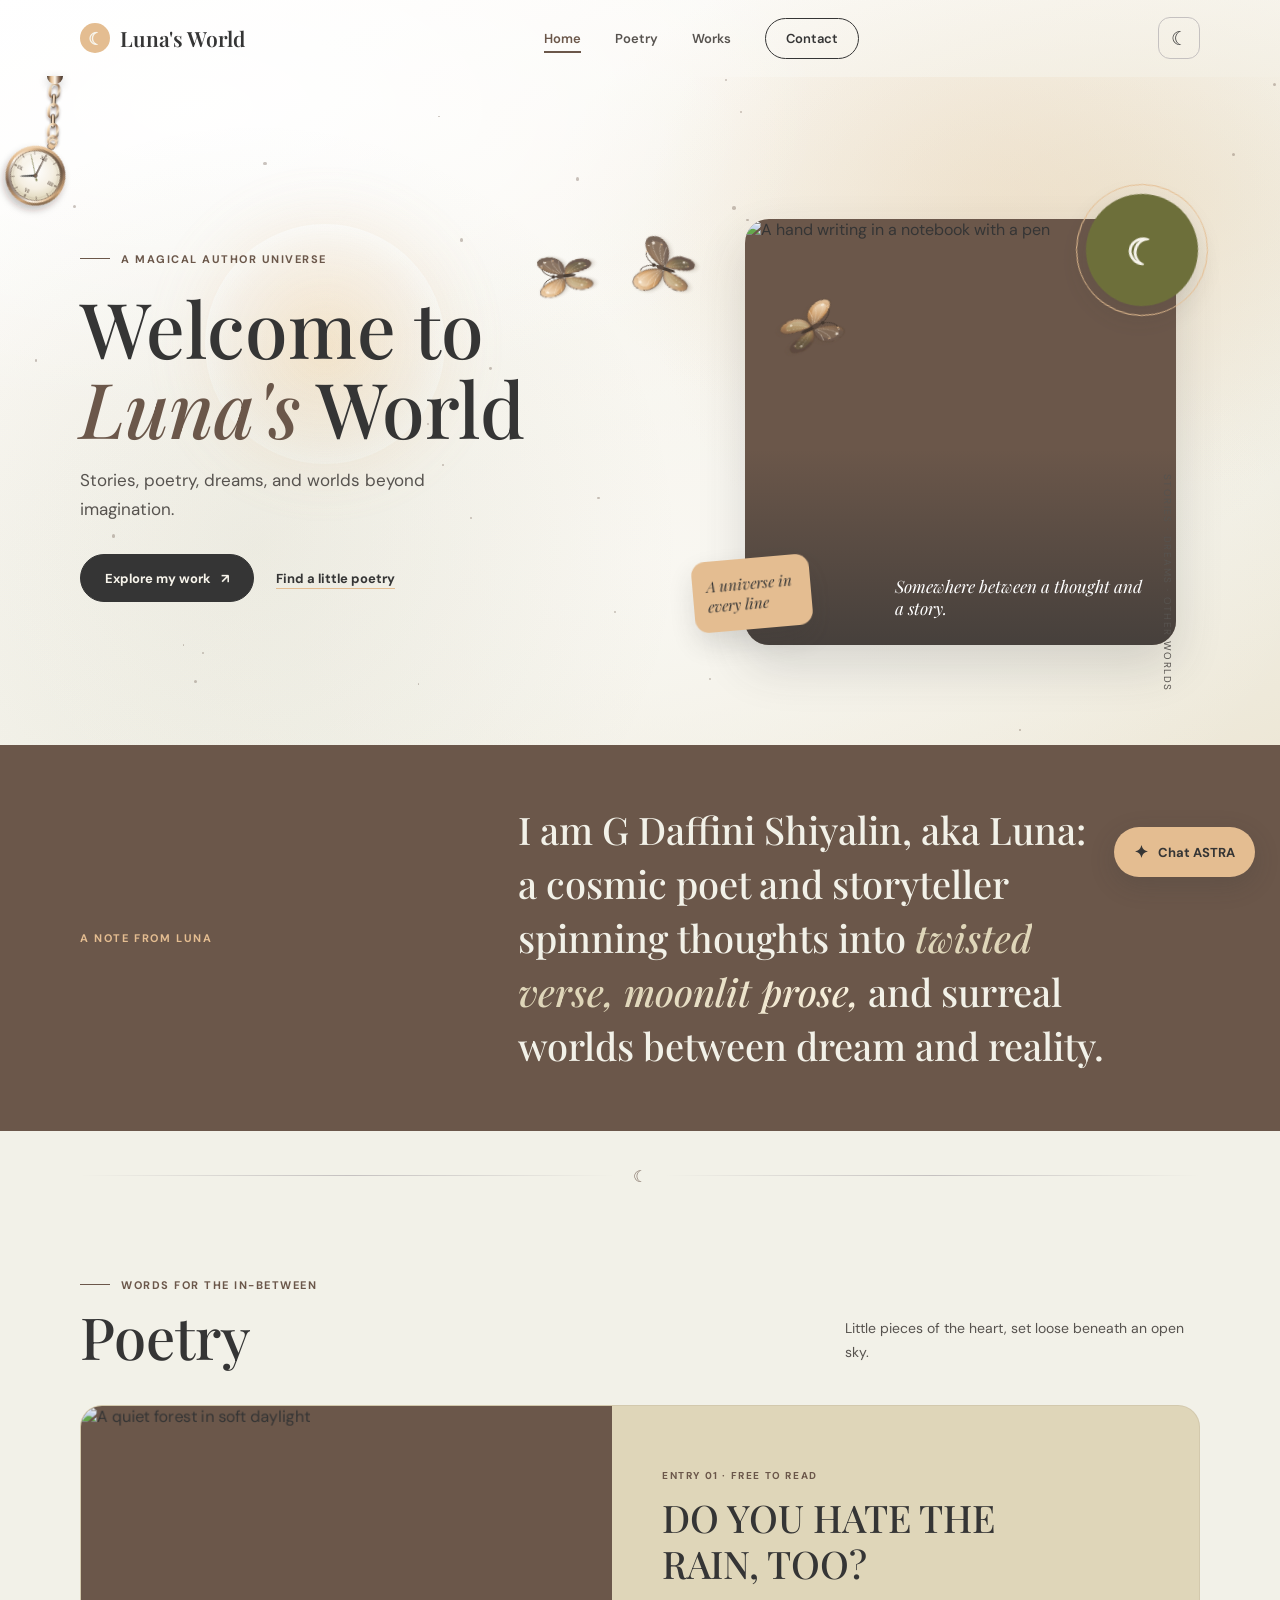
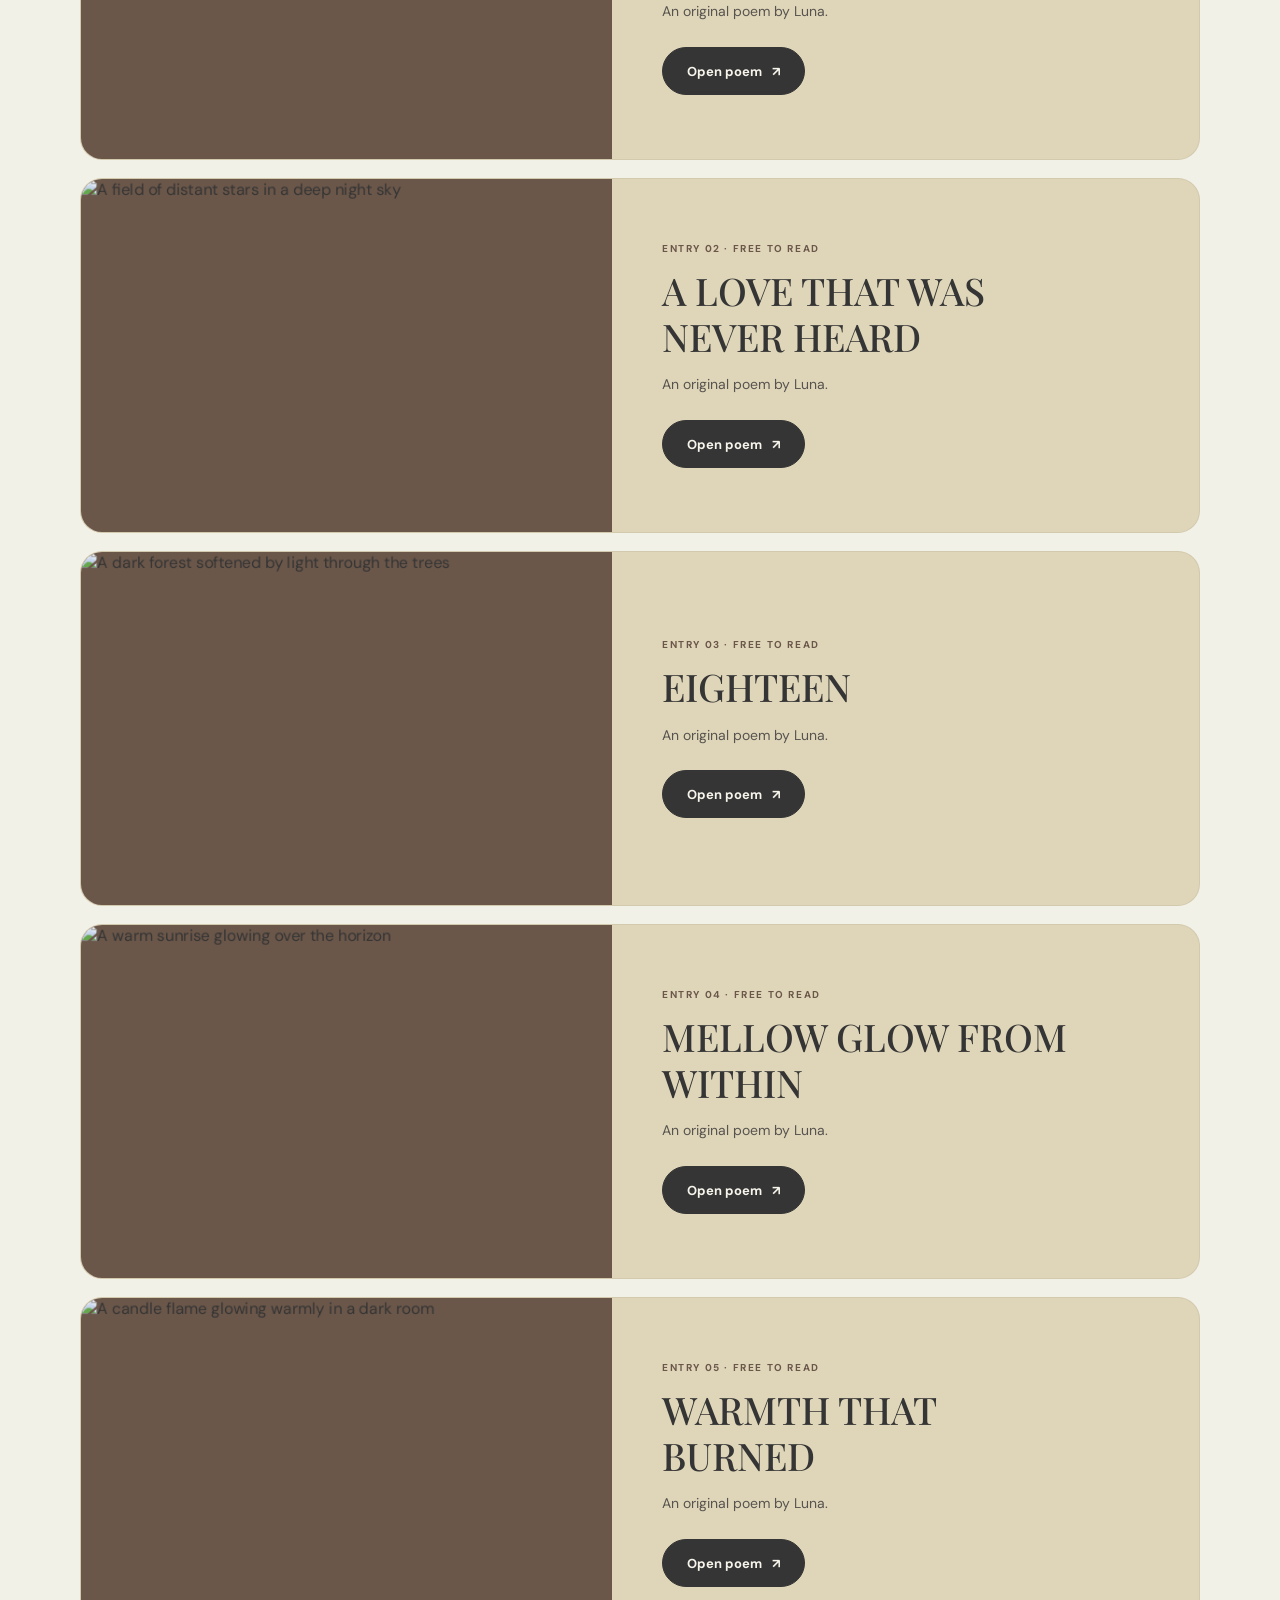
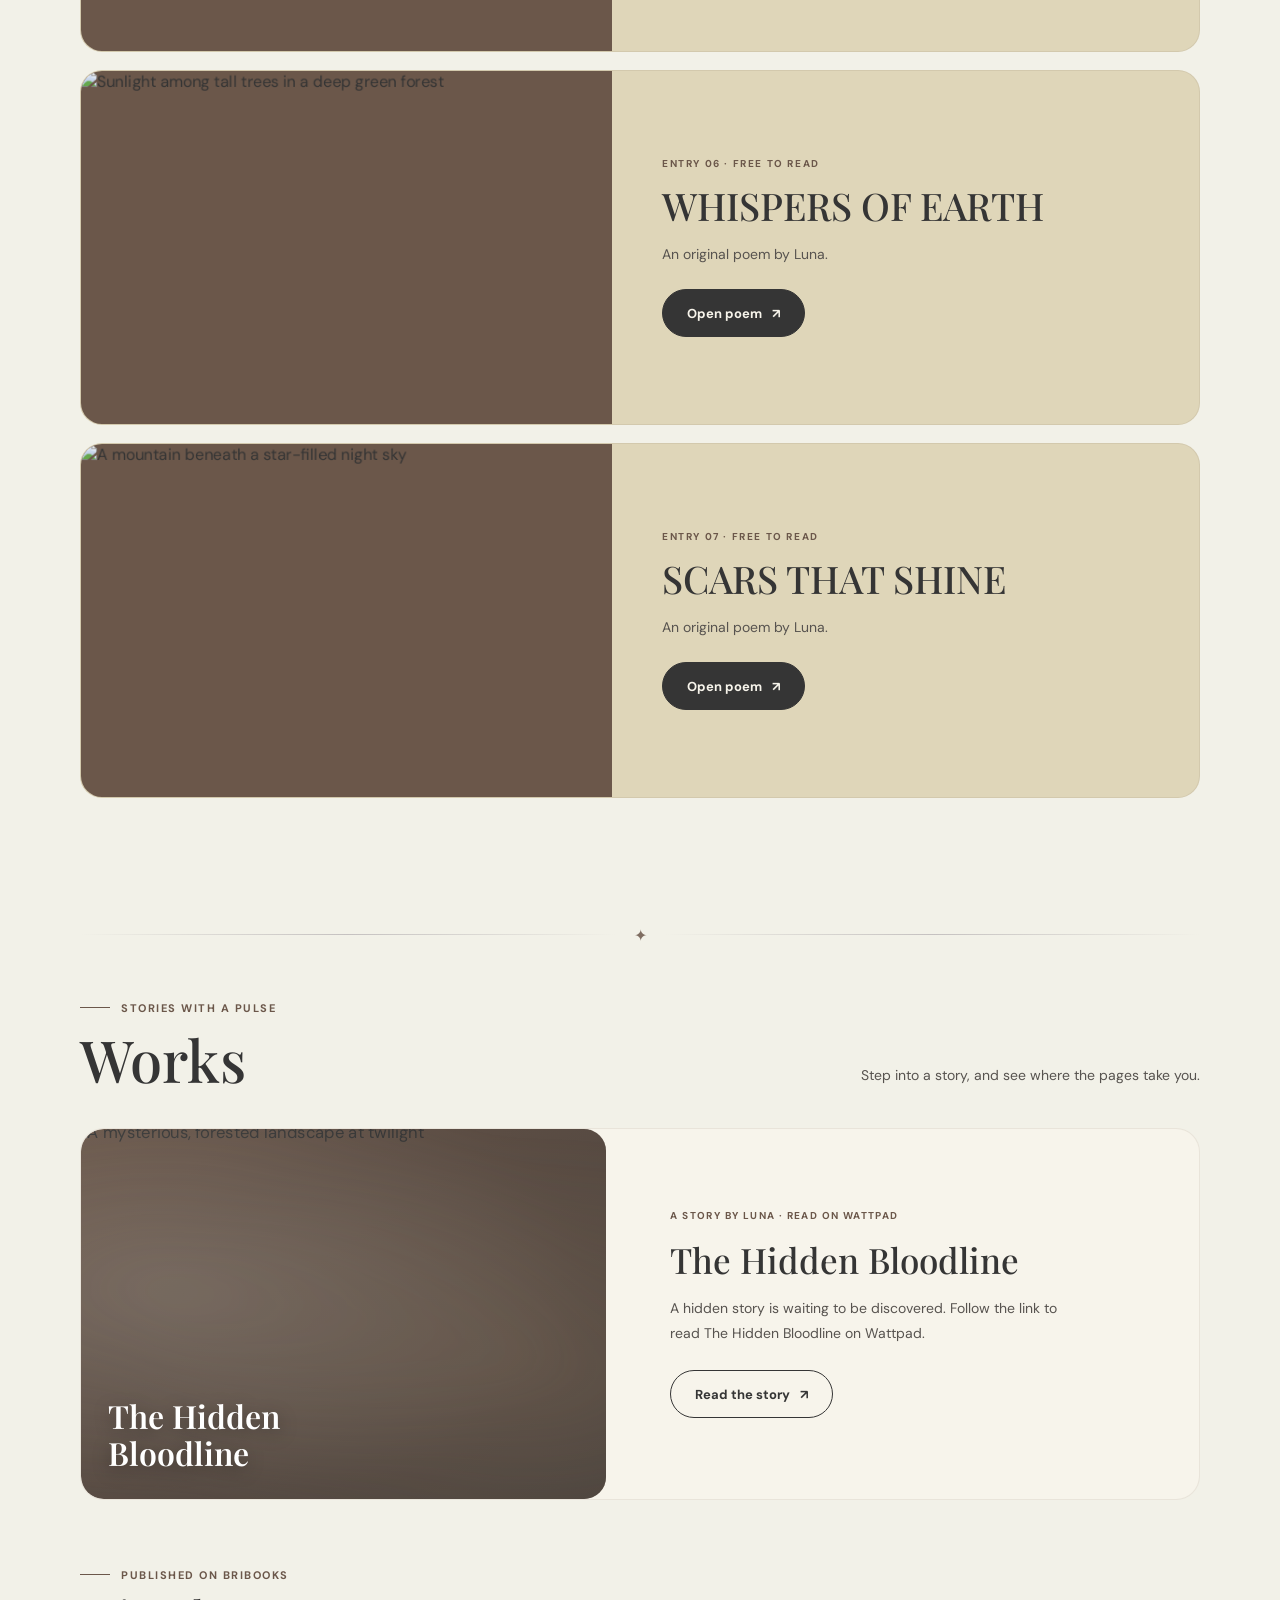
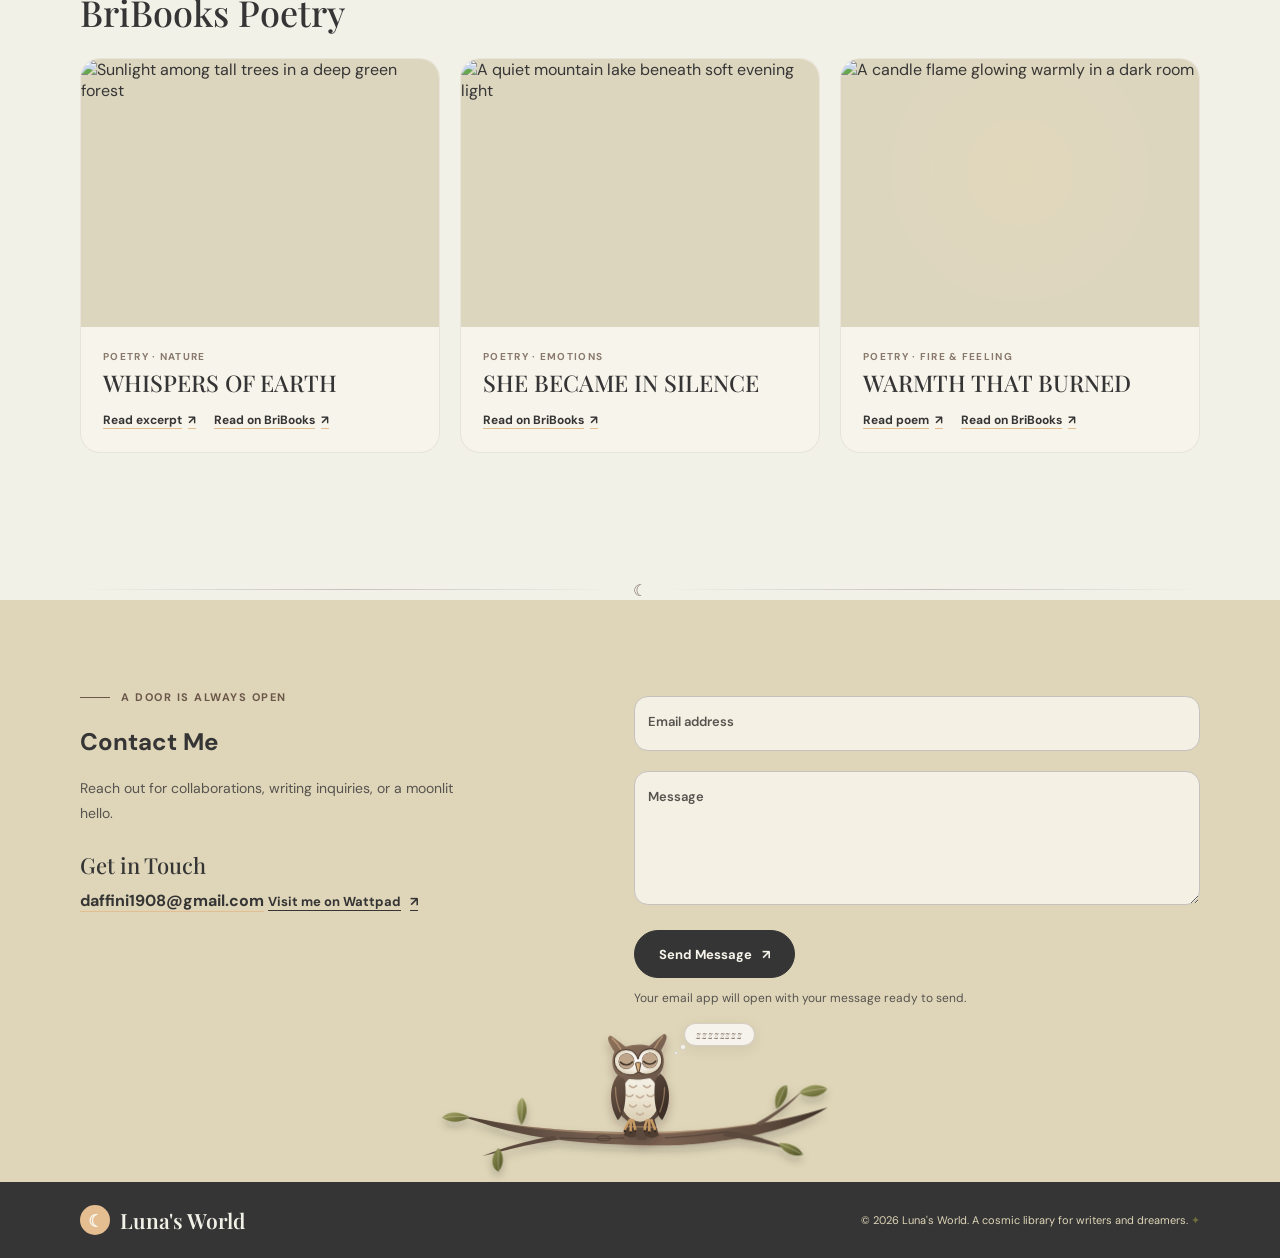
==== commit e0e1b2df: "Add daytime sleeping owl with zzzzzzzz bubble, dark-theme wake-up, and +3% scale" ====
--- a/index.html
+++ b/index.html
@@ -716,8 +716,8 @@
                       <circle cx="48.6" cy="35" r="1.25" fill="#fffdf8"/>
                       <circle cx="51.6" cy="37.8" r="0.55" fill="#fffdf8" fill-opacity="0.75"/>
                     </g>
-                    <!-- Upper eyelid for realistic blink -->
-                    <ellipse id="owl-lid-left" cx="50" cy="36.5" rx="6.6" ry="6.6" fill="#6b574a" transform="translate(50 30) scale(1 0) translate(-50 -30)"/>
+                    <!-- Upper eyelid for realistic blink & daytime sleep -->
+                    <ellipse id="owl-lid-left" cx="50" cy="36.5" rx="6.6" ry="6.6" fill="#bfa68b" transform="translate(50 30) scale(1 0) translate(-50 -30)"/>
                   </g>
 
                   <!-- Right Eye -->
@@ -729,8 +729,14 @@
                       <circle cx="68.6" cy="35" r="1.25" fill="#fffdf8"/>
                       <circle cx="71.6" cy="37.8" r="0.55" fill="#fffdf8" fill-opacity="0.75"/>
                     </g>
-                    <!-- Upper eyelid for realistic blink -->
-                    <ellipse id="owl-lid-right" cx="70" cy="36.5" rx="6.6" ry="6.6" fill="#6b574a" transform="translate(70 30) scale(1 0) translate(-70 -30)"/>
+                    <!-- Upper eyelid for realistic blink & daytime sleep -->
+                    <ellipse id="owl-lid-right" cx="70" cy="36.5" rx="6.6" ry="6.6" fill="#bfa68b" transform="translate(70 30) scale(1 0) translate(-70 -30)"/>
+                  </g>
+
+                  <!-- Peaceful closed-eye lash arcs (visible while sleeping in light theme) -->
+                  <g id="owl-sleep-lashes" opacity="0" stroke="#3e3027" stroke-width="1.35" stroke-linecap="round">
+                    <path d="M44.8 37.2C47.6 40.4 52.4 40.4 55.2 37.2"/>
+                    <path d="M64.8 37.2C67.6 40.4 72.4 40.4 75.2 37.2"/>
                   </g>
 
                   <!-- Sculpted curved beak -->
@@ -739,6 +745,11 @@
                 </g>
               </g>
             </svg>
+          </div>
+
+          <!-- Minimalistic sleeping bubble (visible in light theme while perched) -->
+          <div class="owl-sleep-bubble" id="owl-sleep-bubble" aria-hidden="true">
+            <span class="owl-sleep-text">zzzzzzzz</span>
           </div>
         </div>
       </div>
--- a/css/style.css
+++ b/css/style.css
@@ -1489,7 +1489,7 @@
   position: relative;
   z-index: 15;
   width: 100%;
-  height: 146px;
+  height: 152px;
   margin-top: 22px;
   display: flex;
   justify-content: center;
@@ -1501,16 +1501,16 @@
 .owl-perch-wrap {
   position: relative;
   flex-shrink: 0;
-  width: 420px;
-  height: 140px;
+  width: 433px;
+  height: 144px;
   overflow: visible;
   pointer-events: none;
 }
 
 .owl-branch-svg {
   display: block;
-  width: 420px;
-  height: 140px;
+  width: 433px;
+  height: 144px;
   overflow: visible;
   pointer-events: none;
 }
@@ -1518,10 +1518,10 @@
 .owl-creature {
   position: absolute;
   left: 50%;
-  margin-left: -68px;
-  bottom: 26px;
-  width: 136px;
-  height: 136px;
+  margin-left: -70px;
+  bottom: 27px;
+  width: 140px;
+  height: 140px;
   z-index: 2;
   cursor: pointer;
   pointer-events: auto;
@@ -1529,6 +1529,78 @@
   transform-origin: 50% 68%;
   transition: filter 0.35s var(--ease-gentle);
   -webkit-tap-highlight-color: transparent;
+}
+
+.owl-sleep-bubble {
+  position: absolute;
+  left: calc(50% + 44px);
+  bottom: 136px;
+  z-index: 3;
+  padding: 5px 11px;
+  border: 1px solid rgb(107 87 74 / 24%);
+  border-radius: 999px;
+  background: rgb(250 248 243 / 88%);
+  backdrop-filter: blur(8px);
+  -webkit-backdrop-filter: blur(8px);
+  box-shadow: 0 4px 14px rgb(53 53 53 / 8%);
+  color: var(--brown);
+  font-family: var(--serif);
+  font-style: italic;
+  font-size: 11px;
+  line-height: 1;
+  letter-spacing: 0.08em;
+  white-space: nowrap;
+  pointer-events: none;
+  opacity: 0;
+  transform: translateY(6px) scale(0.88);
+  transition:
+    opacity 0.5s var(--ease-dreamy),
+    transform 0.55s var(--ease-dreamy);
+}
+
+.owl-sleep-bubble::before,
+.owl-sleep-bubble::after {
+  content: "";
+  position: absolute;
+  border: 1px solid rgb(107 87 74 / 22%);
+  border-radius: 50%;
+  background: rgb(250 248 243 / 88%);
+}
+
+.owl-sleep-bubble::before {
+  width: 6px;
+  height: 6px;
+  left: -5px;
+  bottom: -5px;
+}
+
+.owl-sleep-bubble::after {
+  width: 4px;
+  height: 4px;
+  left: -11px;
+  bottom: -10px;
+}
+
+.owl-perch-wrap.is-sleeping .owl-sleep-bubble {
+  opacity: 1;
+  transform: translateY(0) scale(1);
+  animation: owl-snore-float 3.4s ease-in-out infinite;
+}
+
+html[data-theme="dark"] .owl-sleep-bubble {
+  opacity: 0 !important;
+  pointer-events: none;
+}
+
+@keyframes owl-snore-float {
+  0%, 100% {
+    transform: translateY(0) scale(0.98);
+    opacity: 0.84;
+  }
+  50% {
+    transform: translateY(-5px) scale(1.03);
+    opacity: 1;
+  }
 }
 
 .owl-creature:hover {
@@ -2126,7 +2198,7 @@
     padding: 69px 0 0;
   }
   .owl-horizon {
-    height: 118px;
+    height: 122px;
     margin-top: 14px;
   }
   .owl-perch-wrap {
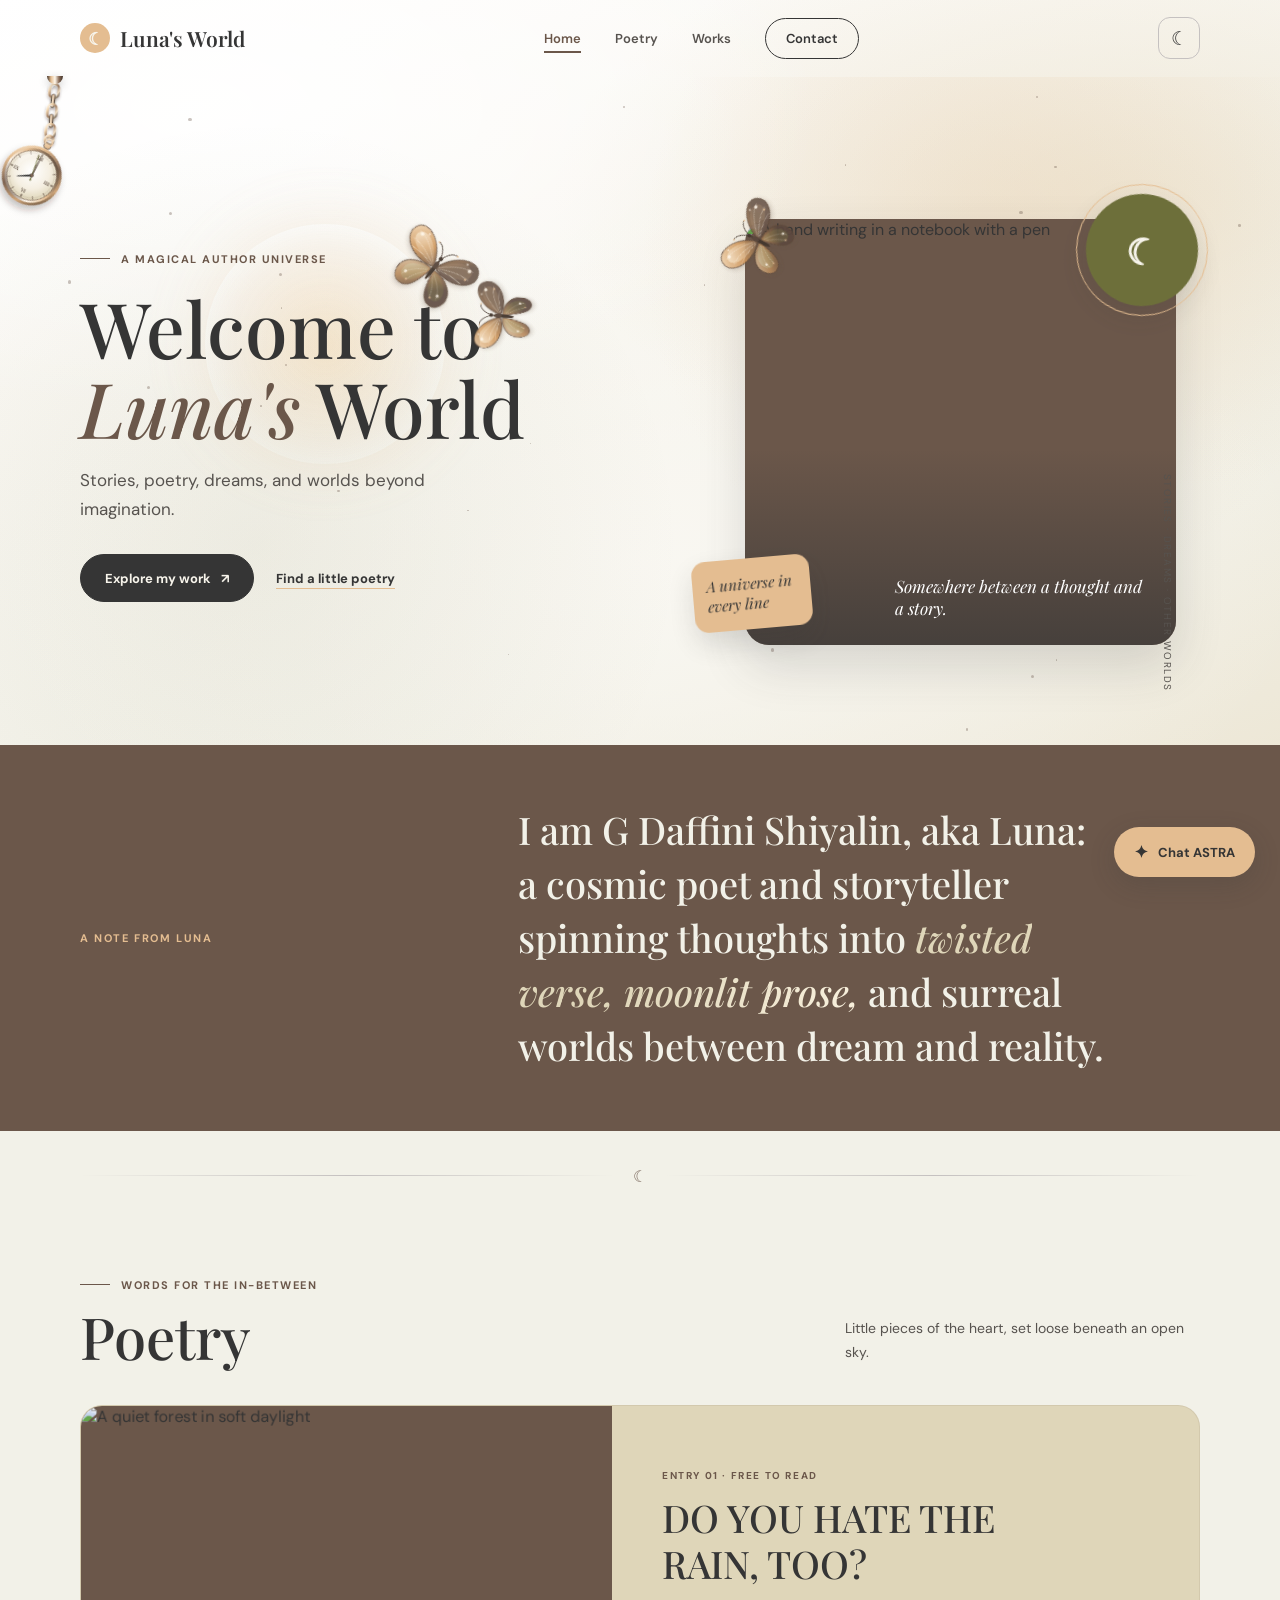
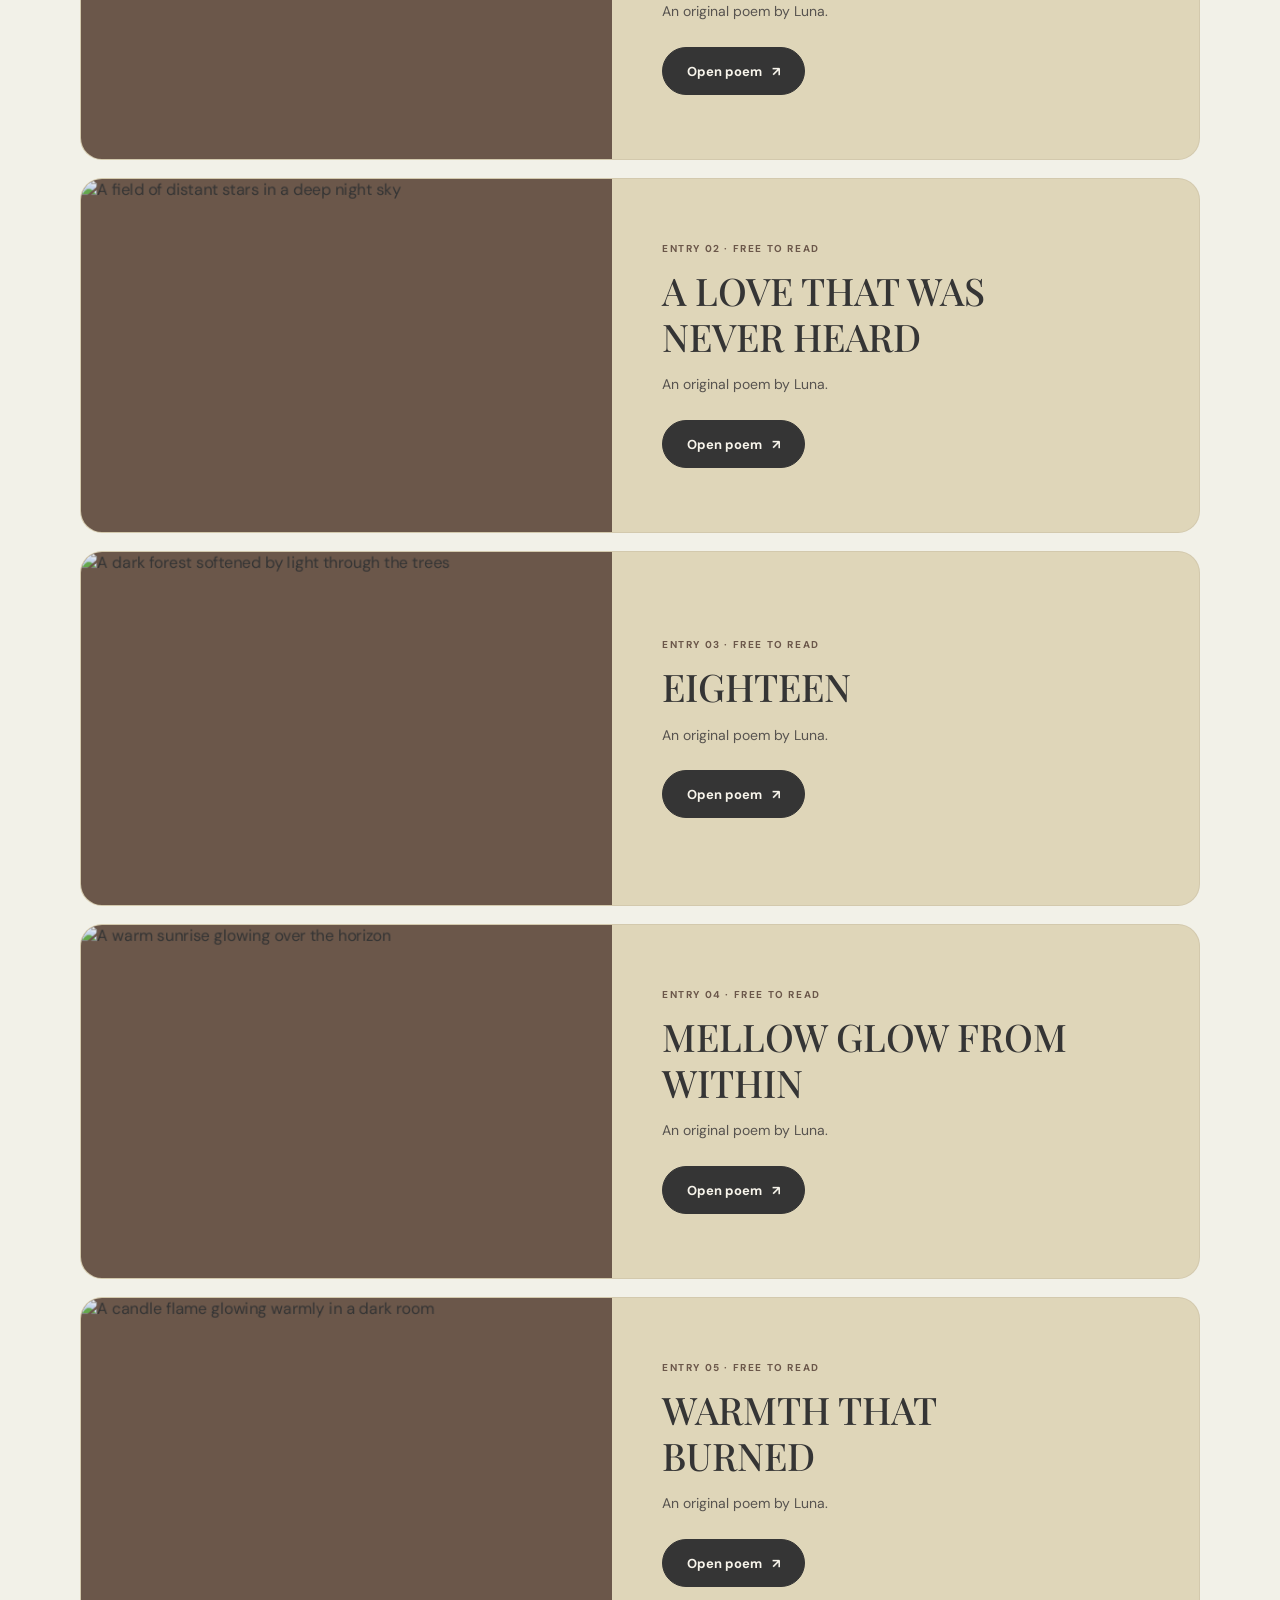
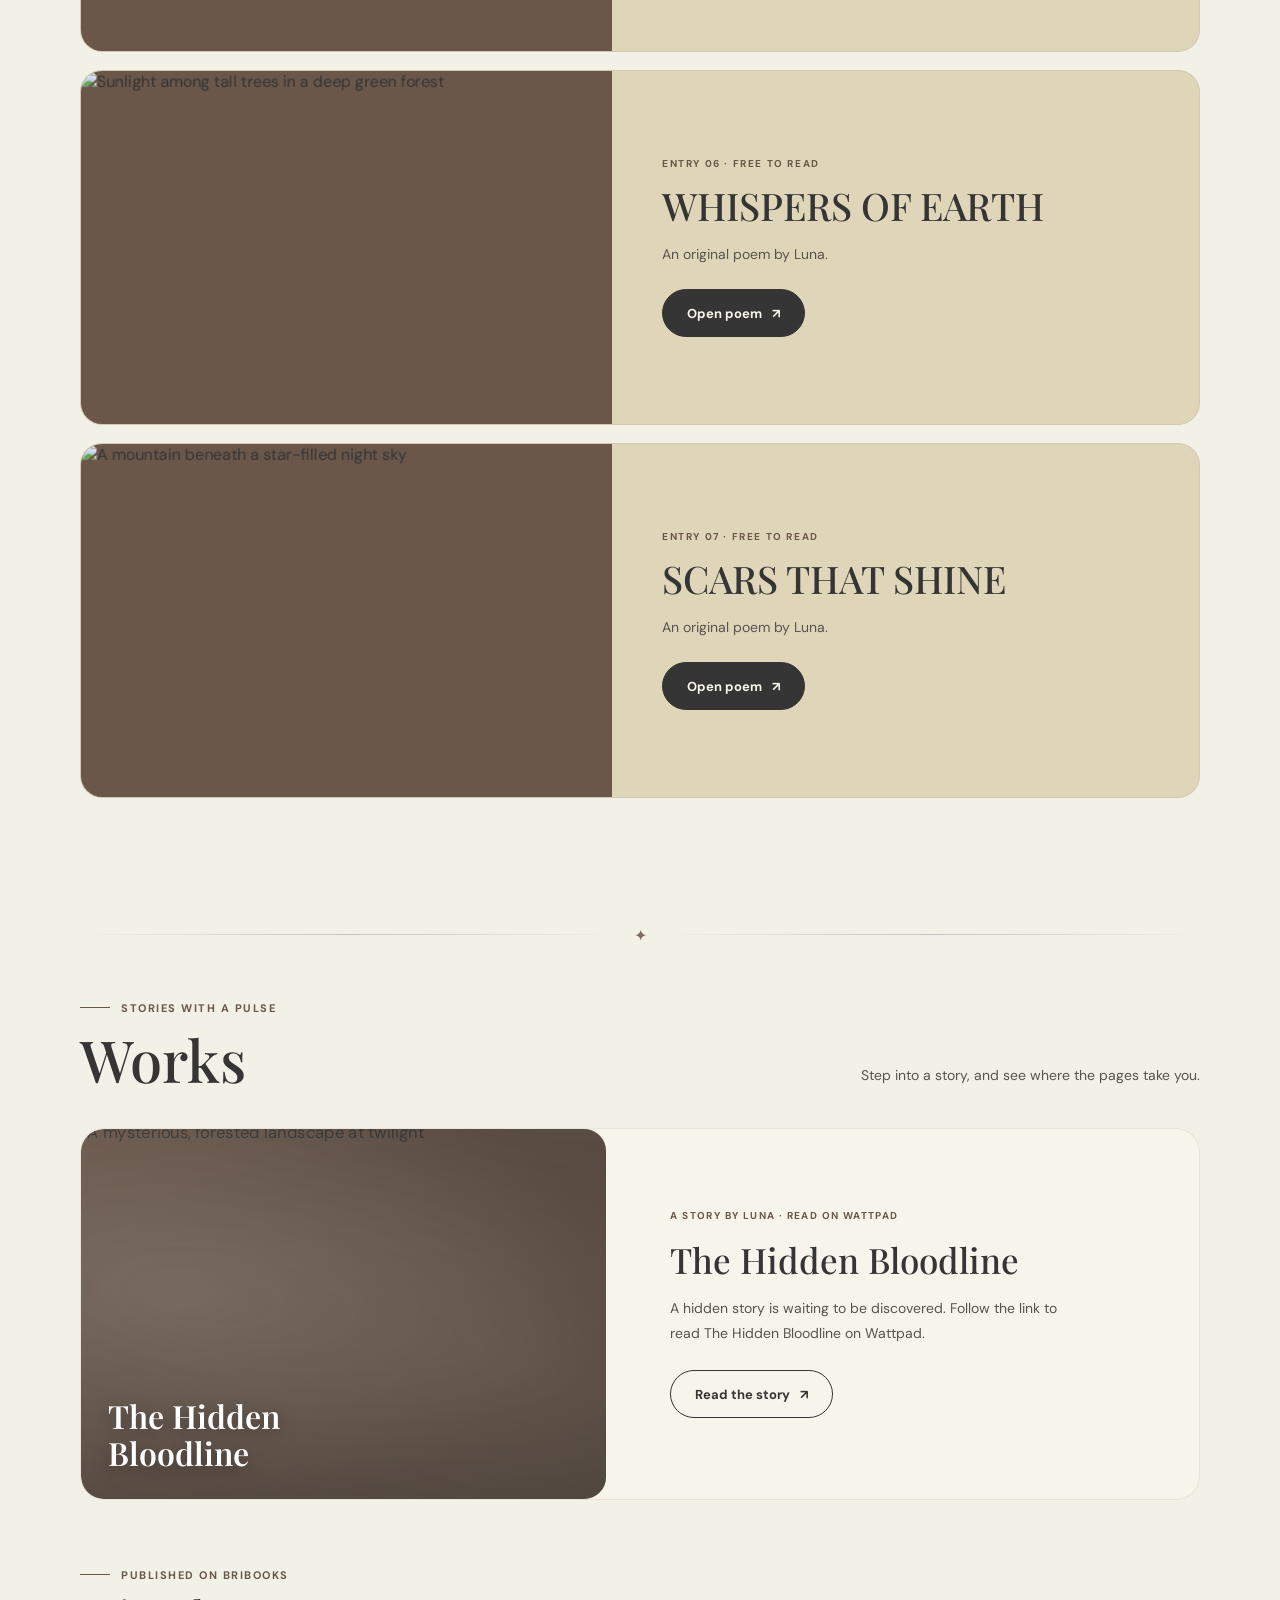
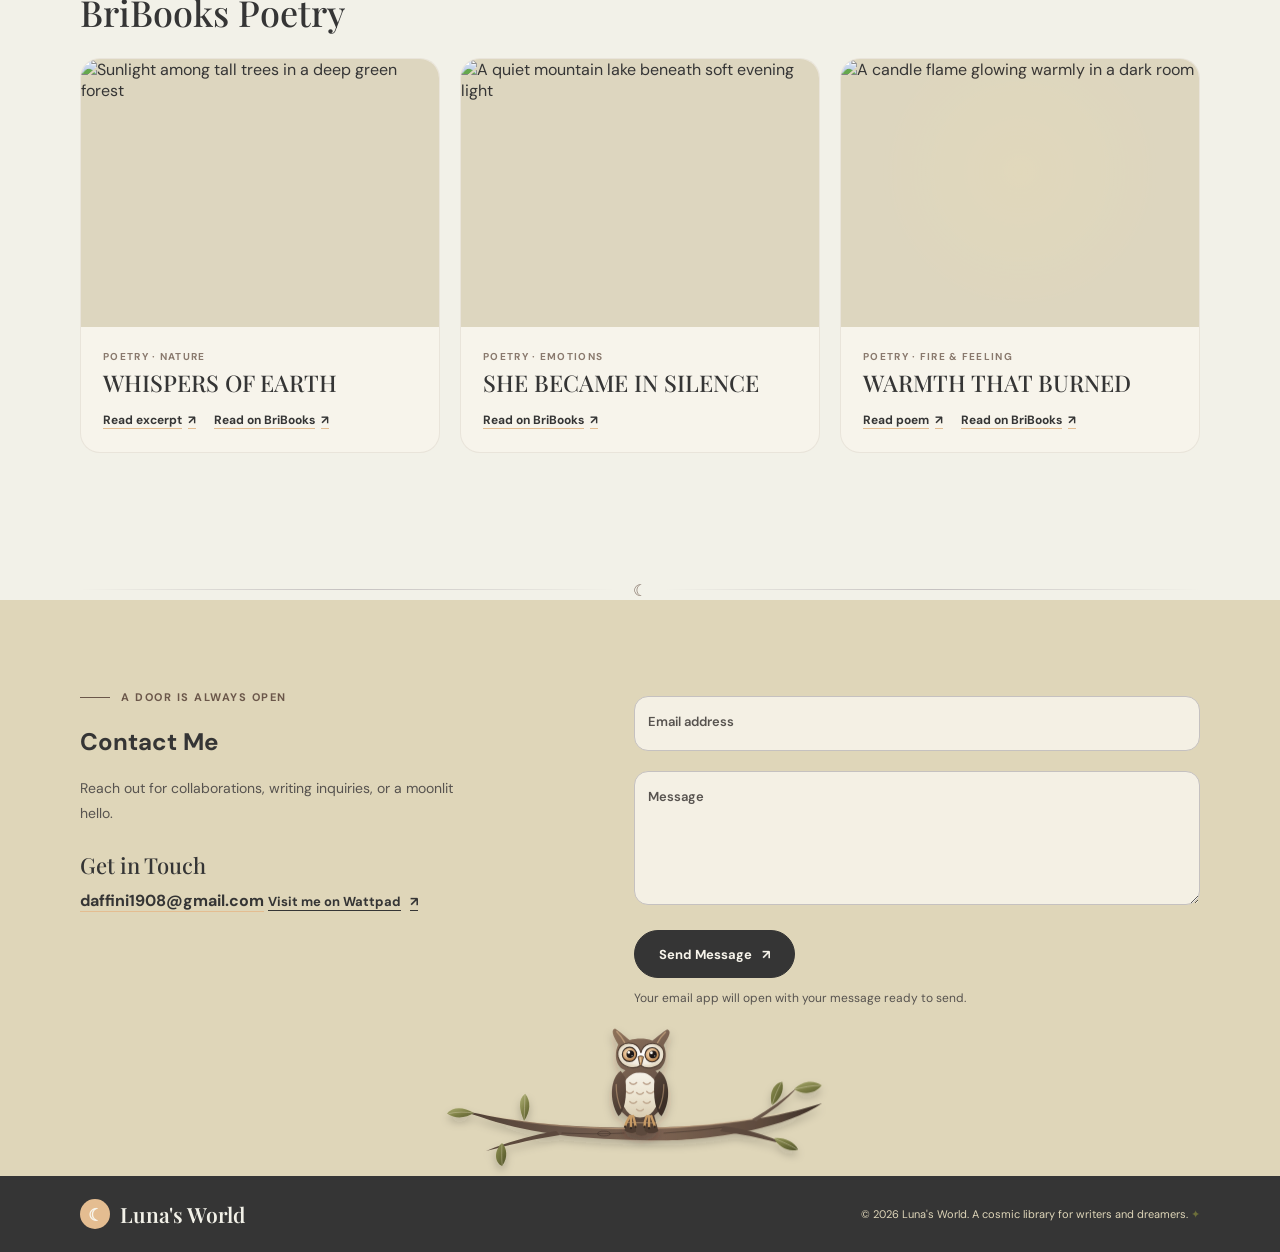
==== commit 29d8c909: "Revert "Add daytime sleeping owl with zzzzzzzz bubble, dark-theme wake-up, and +3% scale" This rever" ====
--- a/index.html
+++ b/index.html
@@ -716,8 +716,8 @@
                       <circle cx="48.6" cy="35" r="1.25" fill="#fffdf8"/>
                       <circle cx="51.6" cy="37.8" r="0.55" fill="#fffdf8" fill-opacity="0.75"/>
                     </g>
-                    <!-- Upper eyelid for realistic blink & daytime sleep -->
-                    <ellipse id="owl-lid-left" cx="50" cy="36.5" rx="6.6" ry="6.6" fill="#bfa68b" transform="translate(50 30) scale(1 0) translate(-50 -30)"/>
+                    <!-- Upper eyelid for realistic blink -->
+                    <ellipse id="owl-lid-left" cx="50" cy="36.5" rx="6.6" ry="6.6" fill="#6b574a" transform="translate(50 30) scale(1 0) translate(-50 -30)"/>
                   </g>
 
                   <!-- Right Eye -->
@@ -729,14 +729,8 @@
                       <circle cx="68.6" cy="35" r="1.25" fill="#fffdf8"/>
                       <circle cx="71.6" cy="37.8" r="0.55" fill="#fffdf8" fill-opacity="0.75"/>
                     </g>
-                    <!-- Upper eyelid for realistic blink & daytime sleep -->
-                    <ellipse id="owl-lid-right" cx="70" cy="36.5" rx="6.6" ry="6.6" fill="#bfa68b" transform="translate(70 30) scale(1 0) translate(-70 -30)"/>
-                  </g>
-
-                  <!-- Peaceful closed-eye lash arcs (visible while sleeping in light theme) -->
-                  <g id="owl-sleep-lashes" opacity="0" stroke="#3e3027" stroke-width="1.35" stroke-linecap="round">
-                    <path d="M44.8 37.2C47.6 40.4 52.4 40.4 55.2 37.2"/>
-                    <path d="M64.8 37.2C67.6 40.4 72.4 40.4 75.2 37.2"/>
+                    <!-- Upper eyelid for realistic blink -->
+                    <ellipse id="owl-lid-right" cx="70" cy="36.5" rx="6.6" ry="6.6" fill="#6b574a" transform="translate(70 30) scale(1 0) translate(-70 -30)"/>
                   </g>
 
                   <!-- Sculpted curved beak -->
@@ -745,11 +739,6 @@
                 </g>
               </g>
             </svg>
-          </div>
-
-          <!-- Minimalistic sleeping bubble (visible in light theme while perched) -->
-          <div class="owl-sleep-bubble" id="owl-sleep-bubble" aria-hidden="true">
-            <span class="owl-sleep-text">zzzzzzzz</span>
           </div>
         </div>
       </div>
--- a/css/style.css
+++ b/css/style.css
@@ -1489,7 +1489,7 @@
   position: relative;
   z-index: 15;
   width: 100%;
-  height: 152px;
+  height: 146px;
   margin-top: 22px;
   display: flex;
   justify-content: center;
@@ -1501,16 +1501,16 @@
 .owl-perch-wrap {
   position: relative;
   flex-shrink: 0;
-  width: 433px;
-  height: 144px;
+  width: 420px;
+  height: 140px;
   overflow: visible;
   pointer-events: none;
 }
 
 .owl-branch-svg {
   display: block;
-  width: 433px;
-  height: 144px;
+  width: 420px;
+  height: 140px;
   overflow: visible;
   pointer-events: none;
 }
@@ -1518,10 +1518,10 @@
 .owl-creature {
   position: absolute;
   left: 50%;
-  margin-left: -70px;
-  bottom: 27px;
-  width: 140px;
-  height: 140px;
+  margin-left: -68px;
+  bottom: 26px;
+  width: 136px;
+  height: 136px;
   z-index: 2;
   cursor: pointer;
   pointer-events: auto;
@@ -1529,78 +1529,6 @@
   transform-origin: 50% 68%;
   transition: filter 0.35s var(--ease-gentle);
   -webkit-tap-highlight-color: transparent;
-}
-
-.owl-sleep-bubble {
-  position: absolute;
-  left: calc(50% + 44px);
-  bottom: 136px;
-  z-index: 3;
-  padding: 5px 11px;
-  border: 1px solid rgb(107 87 74 / 24%);
-  border-radius: 999px;
-  background: rgb(250 248 243 / 88%);
-  backdrop-filter: blur(8px);
-  -webkit-backdrop-filter: blur(8px);
-  box-shadow: 0 4px 14px rgb(53 53 53 / 8%);
-  color: var(--brown);
-  font-family: var(--serif);
-  font-style: italic;
-  font-size: 11px;
-  line-height: 1;
-  letter-spacing: 0.08em;
-  white-space: nowrap;
-  pointer-events: none;
-  opacity: 0;
-  transform: translateY(6px) scale(0.88);
-  transition:
-    opacity 0.5s var(--ease-dreamy),
-    transform 0.55s var(--ease-dreamy);
-}
-
-.owl-sleep-bubble::before,
-.owl-sleep-bubble::after {
-  content: "";
-  position: absolute;
-  border: 1px solid rgb(107 87 74 / 22%);
-  border-radius: 50%;
-  background: rgb(250 248 243 / 88%);
-}
-
-.owl-sleep-bubble::before {
-  width: 6px;
-  height: 6px;
-  left: -5px;
-  bottom: -5px;
-}
-
-.owl-sleep-bubble::after {
-  width: 4px;
-  height: 4px;
-  left: -11px;
-  bottom: -10px;
-}
-
-.owl-perch-wrap.is-sleeping .owl-sleep-bubble {
-  opacity: 1;
-  transform: translateY(0) scale(1);
-  animation: owl-snore-float 3.4s ease-in-out infinite;
-}
-
-html[data-theme="dark"] .owl-sleep-bubble {
-  opacity: 0 !important;
-  pointer-events: none;
-}
-
-@keyframes owl-snore-float {
-  0%, 100% {
-    transform: translateY(0) scale(0.98);
-    opacity: 0.84;
-  }
-  50% {
-    transform: translateY(-5px) scale(1.03);
-    opacity: 1;
-  }
 }
 
 .owl-creature:hover {
@@ -2198,7 +2126,7 @@
     padding: 69px 0 0;
   }
   .owl-horizon {
-    height: 122px;
+    height: 118px;
     margin-top: 14px;
   }
   .owl-perch-wrap {
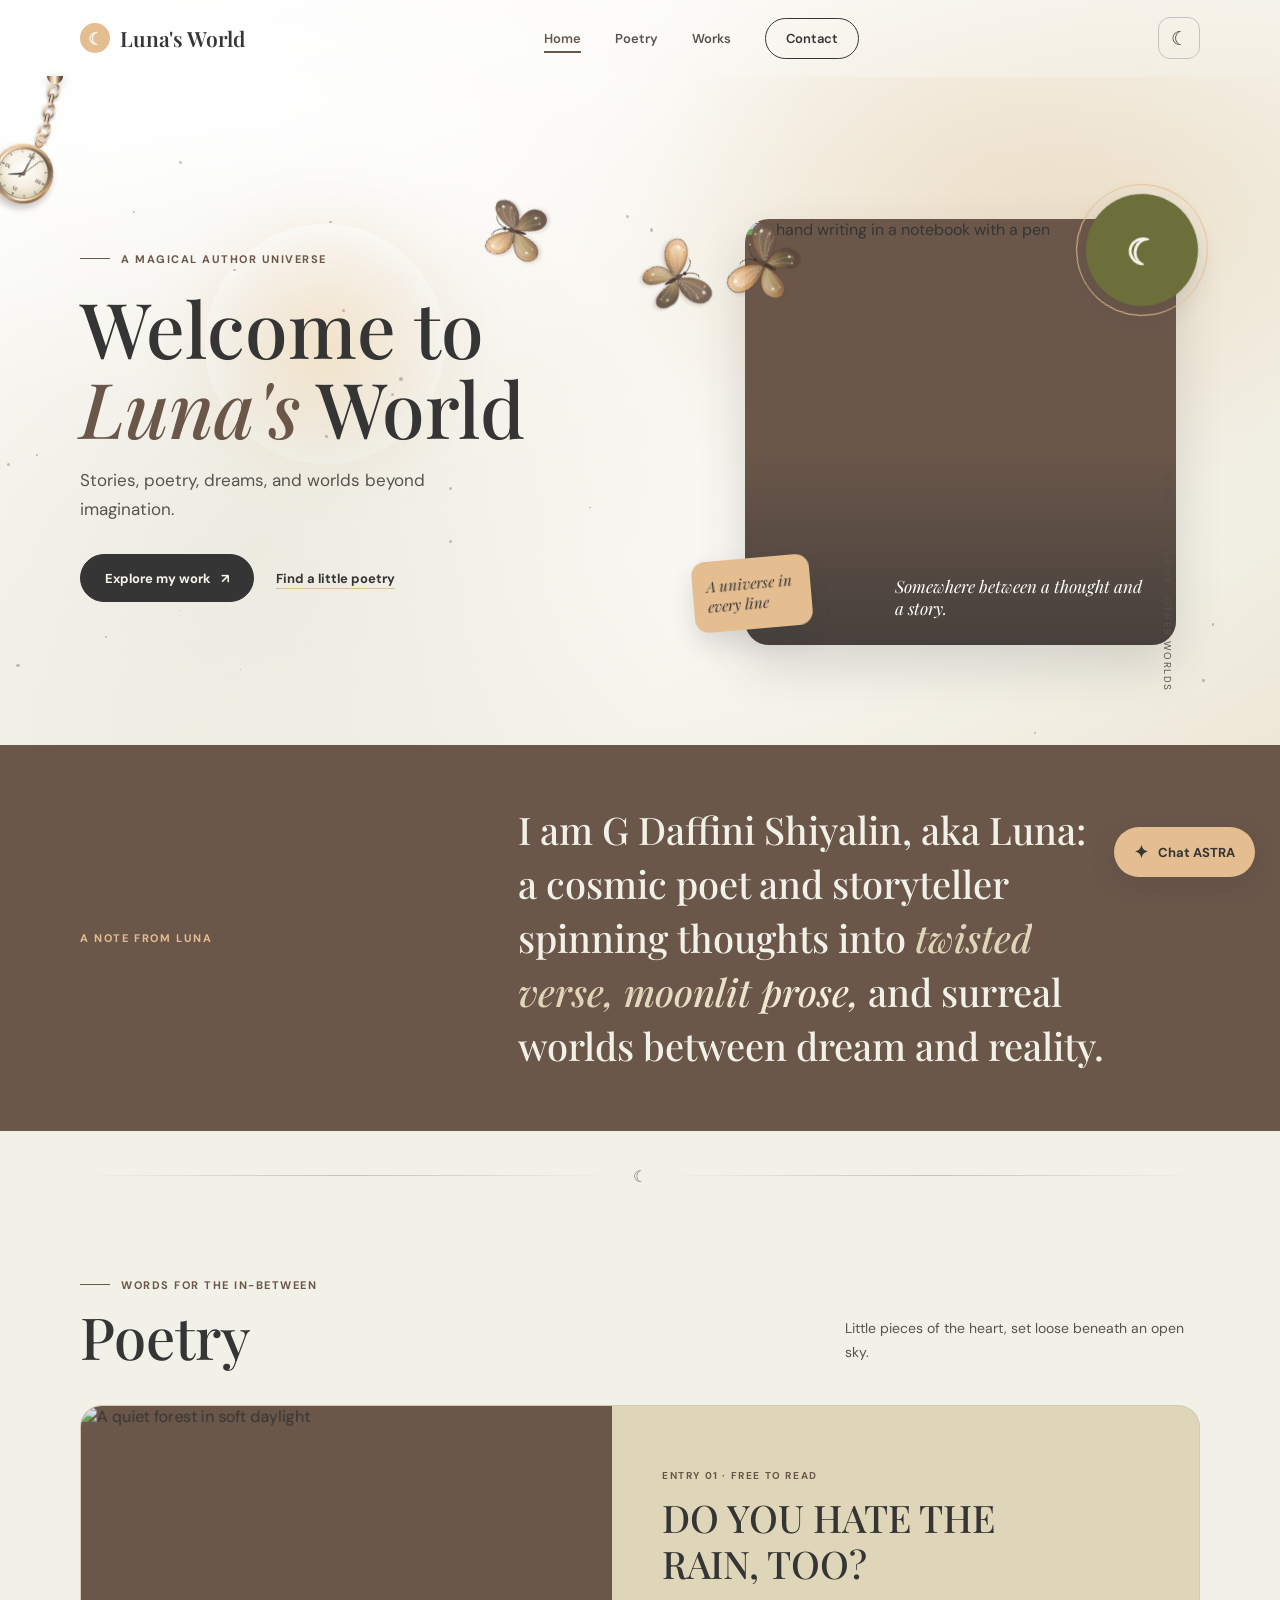
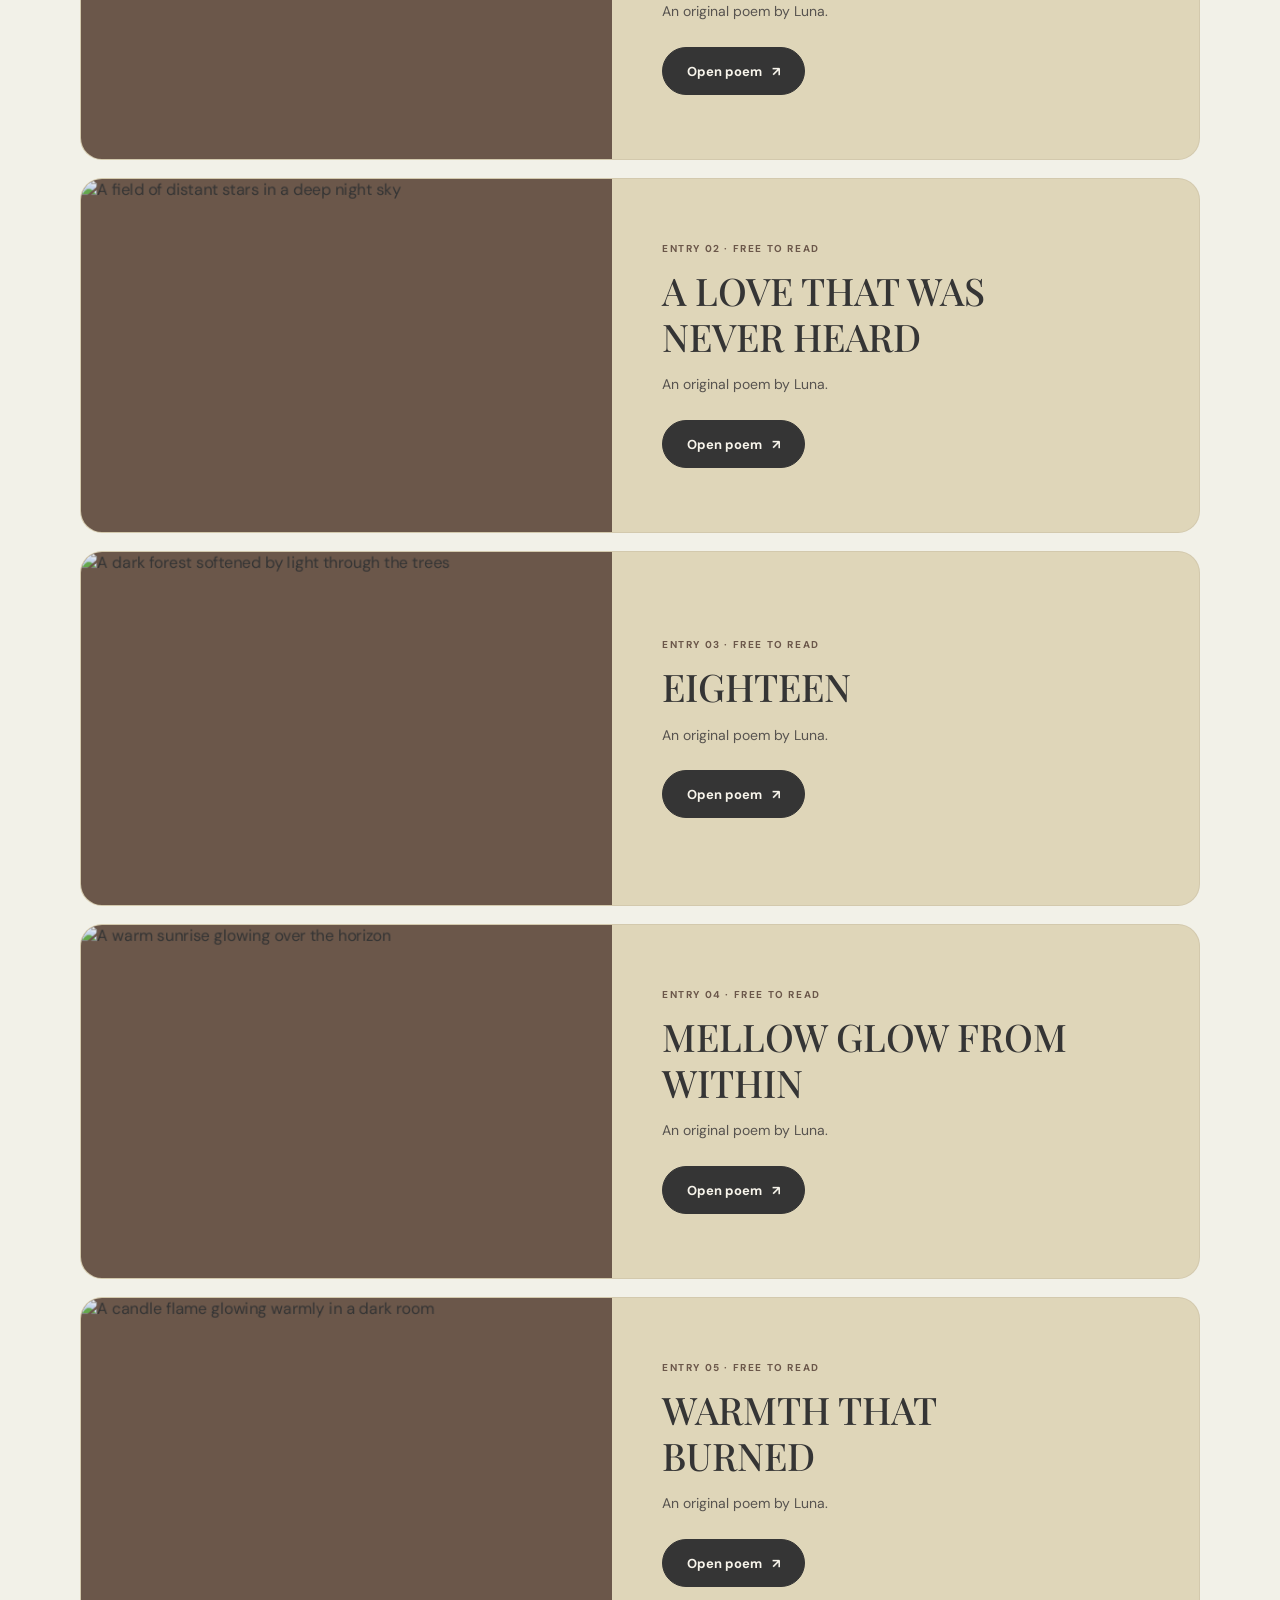
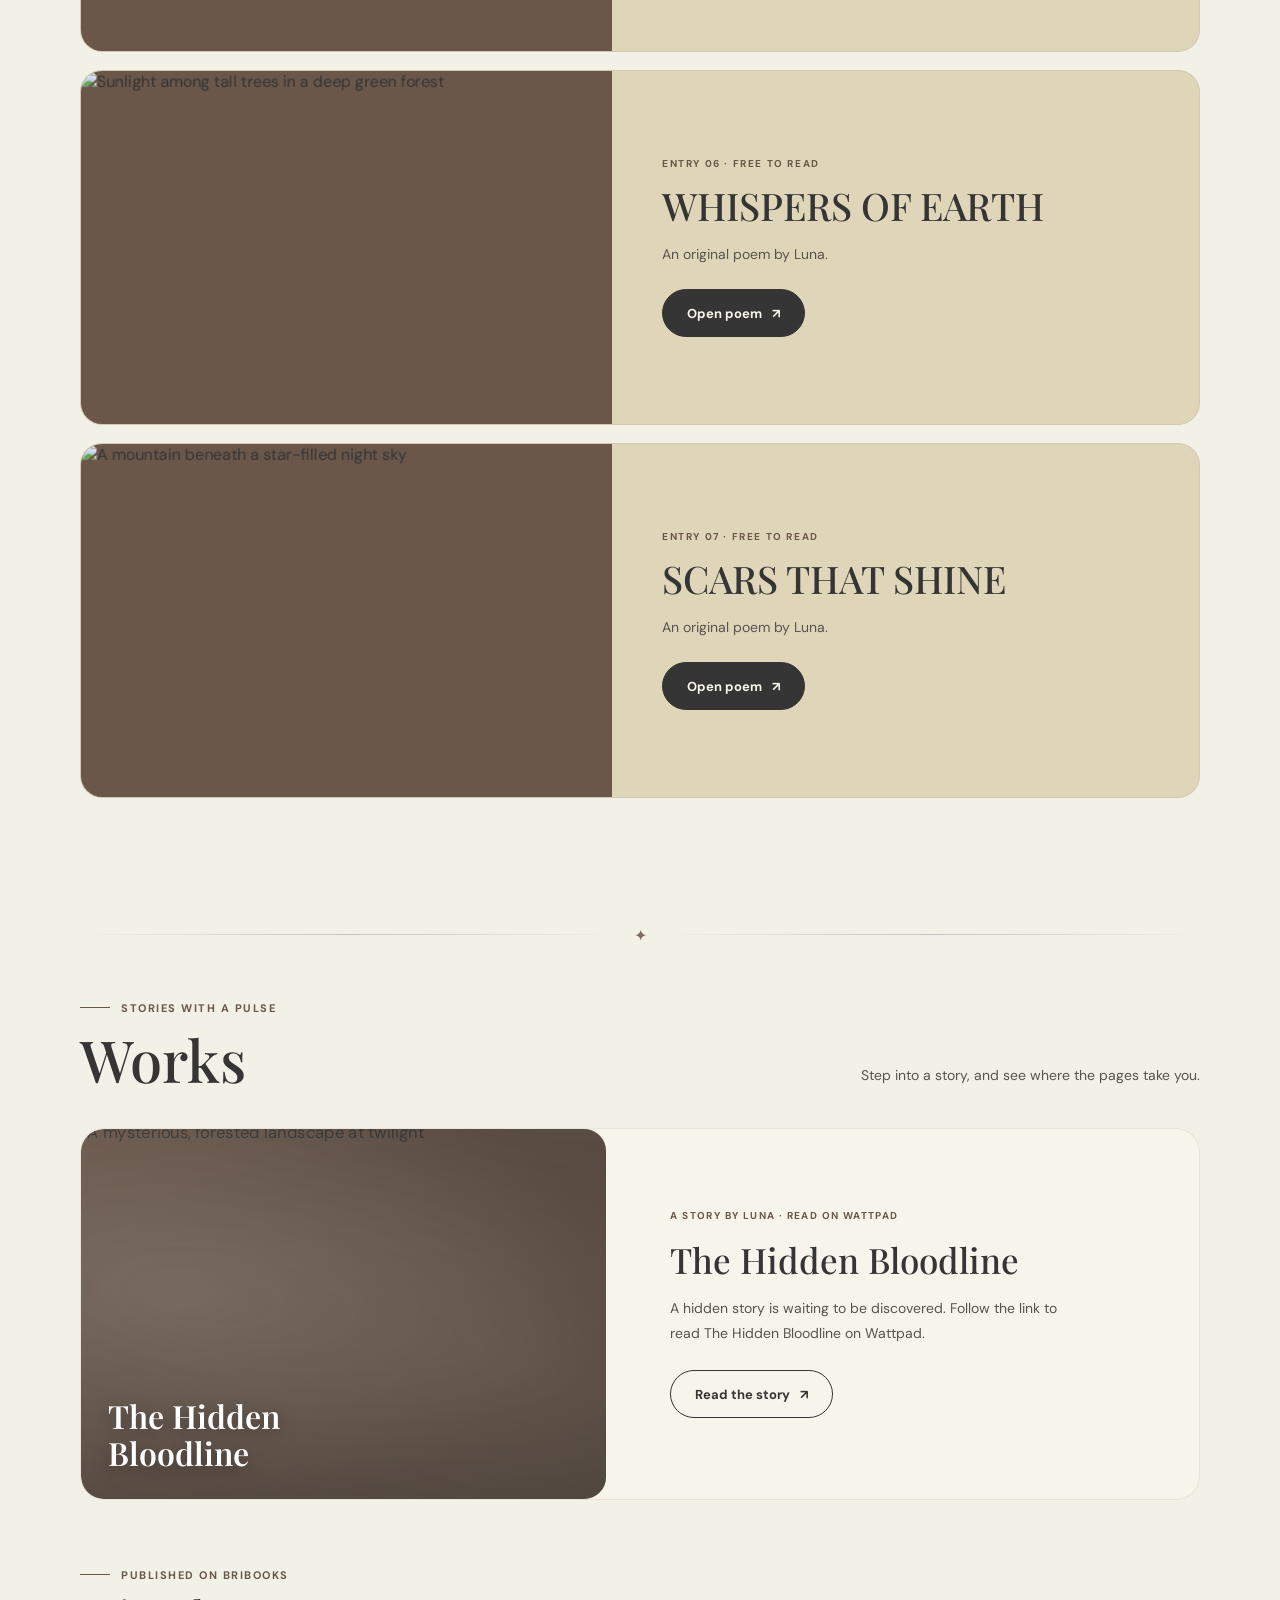
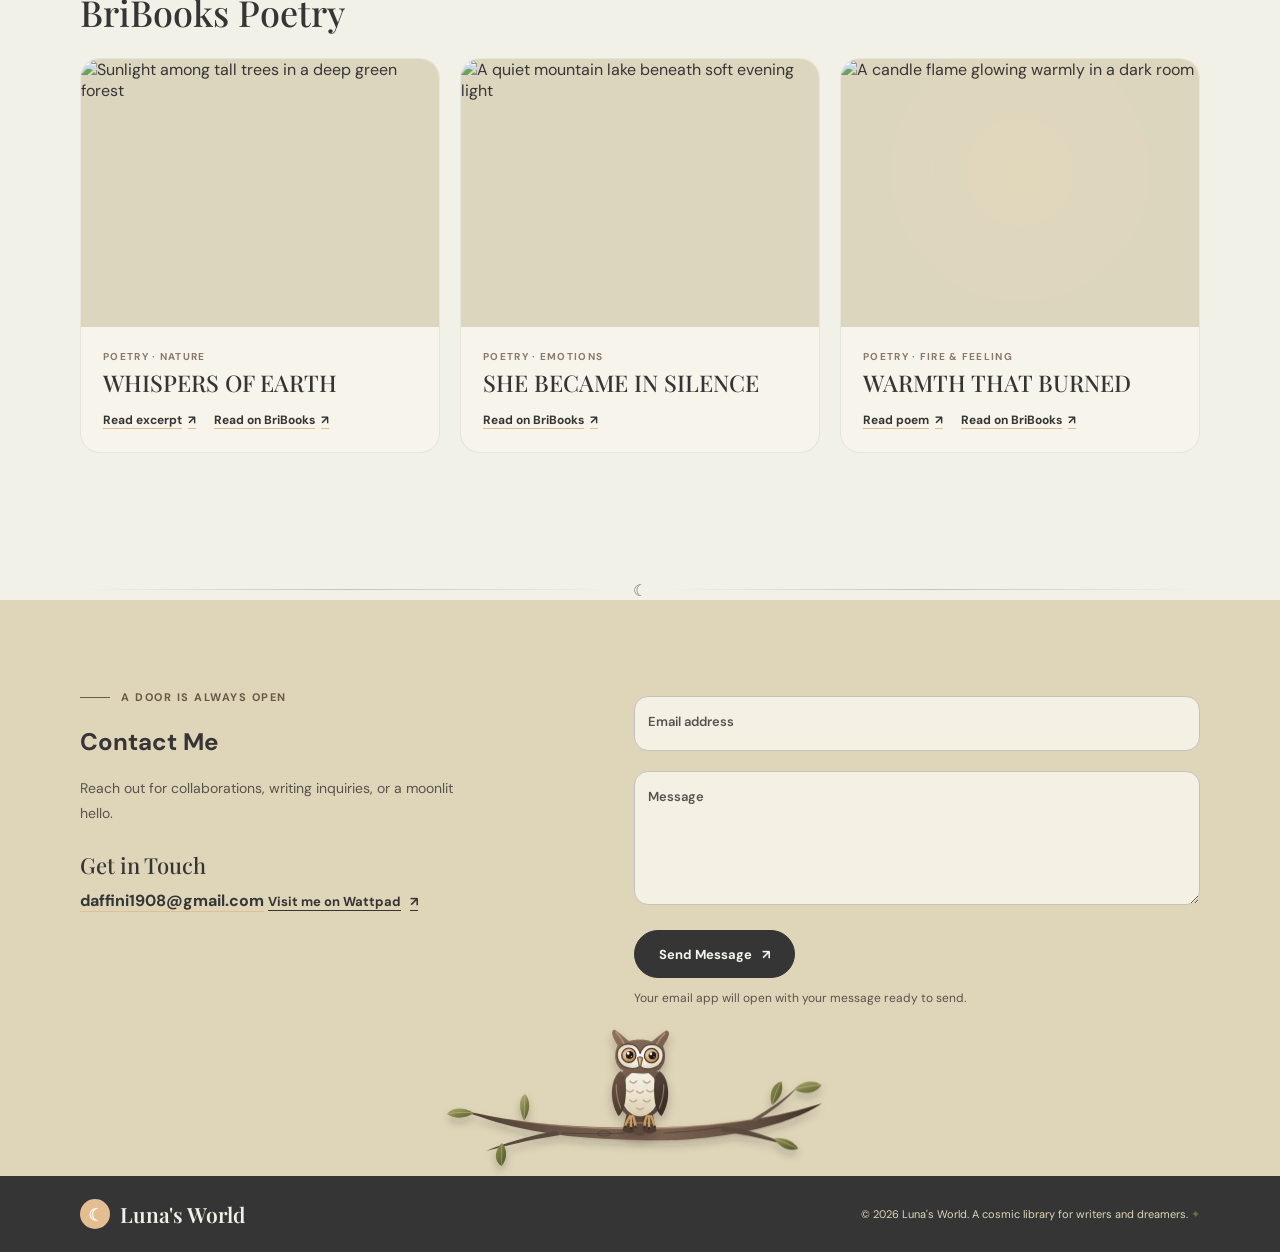
==== commit d03543ad: "Keep owl wings and tail anchored seamlessly to torso during flight" ====
--- a/index.html
+++ b/index.html
@@ -641,26 +641,26 @@
               </defs>
 
               <g id="owl-body-rig" filter="url(#owl-soft-shadow)">
-                <!-- Tail feathers -->
-                <g id="owl-tail" style="transform-origin: 60px 84px;">
-                  <path d="M51 84L45 104C49 107 54 107 57 104L59 88Z" fill="#4f3e33"/>
-                  <path d="M56 85L55 107C58 109 62 109 65 107L64 85Z" fill="#5c493c"/>
-                  <path d="M61 88L63 104C66 107 71 107 75 104L69 84Z" fill="#4f3e33"/>
-                  <path d="M47 97H73" stroke="#e4bd91" stroke-opacity="0.45" stroke-width="1" stroke-linecap="round"/>
-                </g>
-
-                <!-- Articulated flying wings (unfold during takeoff, infinity flight, and landing) -->
-                <g id="owl-wing-left-fly" opacity="0" style="transform-origin: 45px 54px;">
-                  <path d="M45 53C30 43 10 42 2 52C7 59 15 62 23 63C14 66 9 70 6 75C16 77 25 74 32 71C25 76 22 81 21 85C32 84 41 75 46 66Z" fill="url(#owl-wing-outer)"/>
-                  <path d="M42 56C29 50 17 50 9 54M40 61C29 58 19 60 12 64M38 66C30 66 24 70 19 74" stroke="#e4bd91" stroke-opacity="0.55" stroke-width="1.2" stroke-linecap="round"/>
-                </g>
-                <g id="owl-wing-right-fly" opacity="0" style="transform-origin: 75px 54px;">
-                  <path d="M75 53C90 43 110 42 118 52C113 59 105 62 97 63C106 66 111 70 114 75C104 77 95 74 88 71C95 76 98 81 99 85C88 84 79 75 74 66Z" fill="url(#owl-wing-outer)"/>
-                  <path d="M78 56C91 50 103 50 111 54M80 61C91 58 101 60 108 64M82 66C90 66 96 70 101 74" stroke="#e4bd91" stroke-opacity="0.55" stroke-width="1.2" stroke-linecap="round"/>
+                <!-- Tail feathers (rooted deep behind lower torso so they stay seamlessly attached in flight) -->
+                <g id="owl-tail">
+                  <path d="M52 74L45 103C49 106 54 106 57 103L59 76Z" fill="#4f3e33"/>
+                  <path d="M56 74L55 106C58 108 62 108 65 106L64 74Z" fill="#5c493c"/>
+                  <path d="M61 76L63 103C66 106 71 106 75 103L68 74Z" fill="#4f3e33"/>
+                  <path d="M48 96H72" stroke="#e4bd91" stroke-opacity="0.45" stroke-width="1" stroke-linecap="round"/>
+                </g>
+
+                <!-- Articulated flying wings (shoulders rooted deep inside torso behind chest) -->
+                <g id="owl-wing-left-fly" opacity="0">
+                  <path d="M55 51C39 45 15 41 2 52C7 59 15 62 24 63C14 66 9 70 6 75C16 77 25 74 33 71C26 76 23 81 22 85C34 83 45 75 55 68Z" fill="url(#owl-wing-outer)"/>
+                  <path d="M44 55C31 50 18 50 9 54M43 60C31 58 20 60 12 64M42 66C33 66 25 70 19 74" stroke="#e4bd91" stroke-opacity="0.55" stroke-width="1.2" stroke-linecap="round"/>
+                </g>
+                <g id="owl-wing-right-fly" opacity="0">
+                  <path d="M65 51C81 45 105 41 118 52C113 59 105 62 96 63C106 66 111 70 114 75C104 77 95 74 87 71C94 76 97 81 98 85C86 83 75 75 65 68Z" fill="url(#owl-wing-outer)"/>
+                  <path d="M76 55C89 50 102 50 111 54M77 60C89 58 100 60 108 64M78 66C87 66 95 70 101 74" stroke="#e4bd91" stroke-opacity="0.55" stroke-width="1.2" stroke-linecap="round"/>
                 </g>
 
                 <!-- Plump torso & speckled cream chest -->
-                <g id="owl-torso" style="transform-origin: 60px 72px;">
+                <g id="owl-torso">
                   <ellipse cx="60" cy="68" rx="22" ry="25" fill="url(#owl-plumage)"/>
                   <ellipse cx="60" cy="70" rx="16.5" ry="20.5" fill="url(#owl-chest)"/>
                   <!-- Soft chevron feather markings -->
@@ -671,11 +671,11 @@
                 </g>
 
                 <!-- Folded perched wings -->
-                <g id="owl-wing-left-folded" style="transform-origin: 42px 54px;">
+                <g id="owl-wing-left-folded">
                   <path d="M43 50C34 56 32 76 41 90C46 86 49 74 47 56Z" fill="url(#owl-wing-outer)"/>
                   <path d="M39 62C39 69 40 76 43 83" stroke="#e4bd91" stroke-opacity="0.45" stroke-width="1.1" stroke-linecap="round"/>
                 </g>
-                <g id="owl-wing-right-folded" style="transform-origin: 78px 54px;">
+                <g id="owl-wing-right-folded">
                   <path d="M77 50C86 56 88 76 79 90C74 86 71 74 73 56Z" fill="url(#owl-wing-outer)"/>
                   <path d="M81 62C81 69 80 76 77 83" stroke="#e4bd91" stroke-opacity="0.45" stroke-width="1.1" stroke-linecap="round"/>
                 </g>
@@ -698,7 +698,7 @@
                 </g>
 
                 <!-- Owl Head + Cursor-Tracking Eyes + Blinking Eyelids -->
-                <g id="owl-head" style="transform-origin: 60px 44px;">
+                <g id="owl-head">
                   <!-- Crown & expressive ear tufts -->
                   <path d="M40 28C35 20 33 15 37 14C42 17 47 22 50 24C56 22 64 22 70 24C73 22 78 17 83 14C87 15 85 20 80 28C83 34 83 43 78 48C72 54 48 54 42 48C37 43 37 34 40 28Z" fill="url(#owl-plumage)"/>
                   <!-- Ear tuft highlights -->
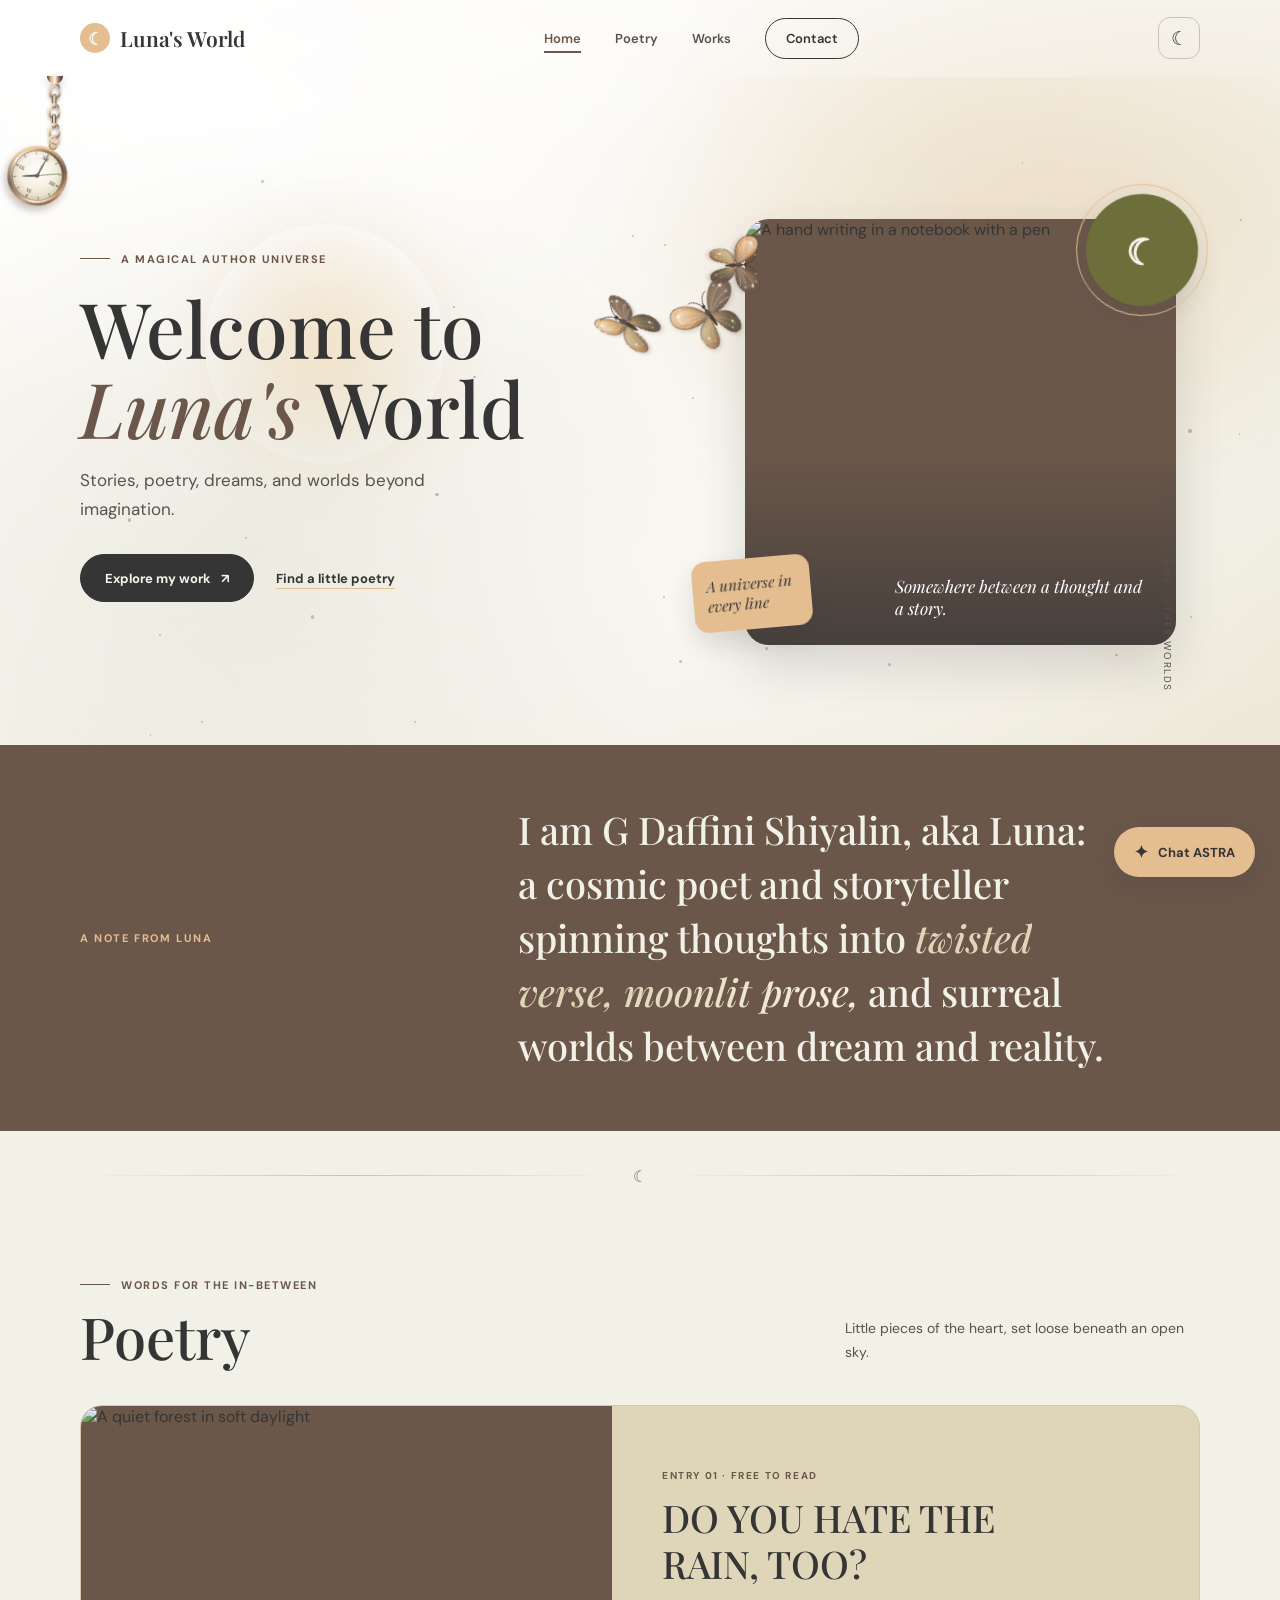
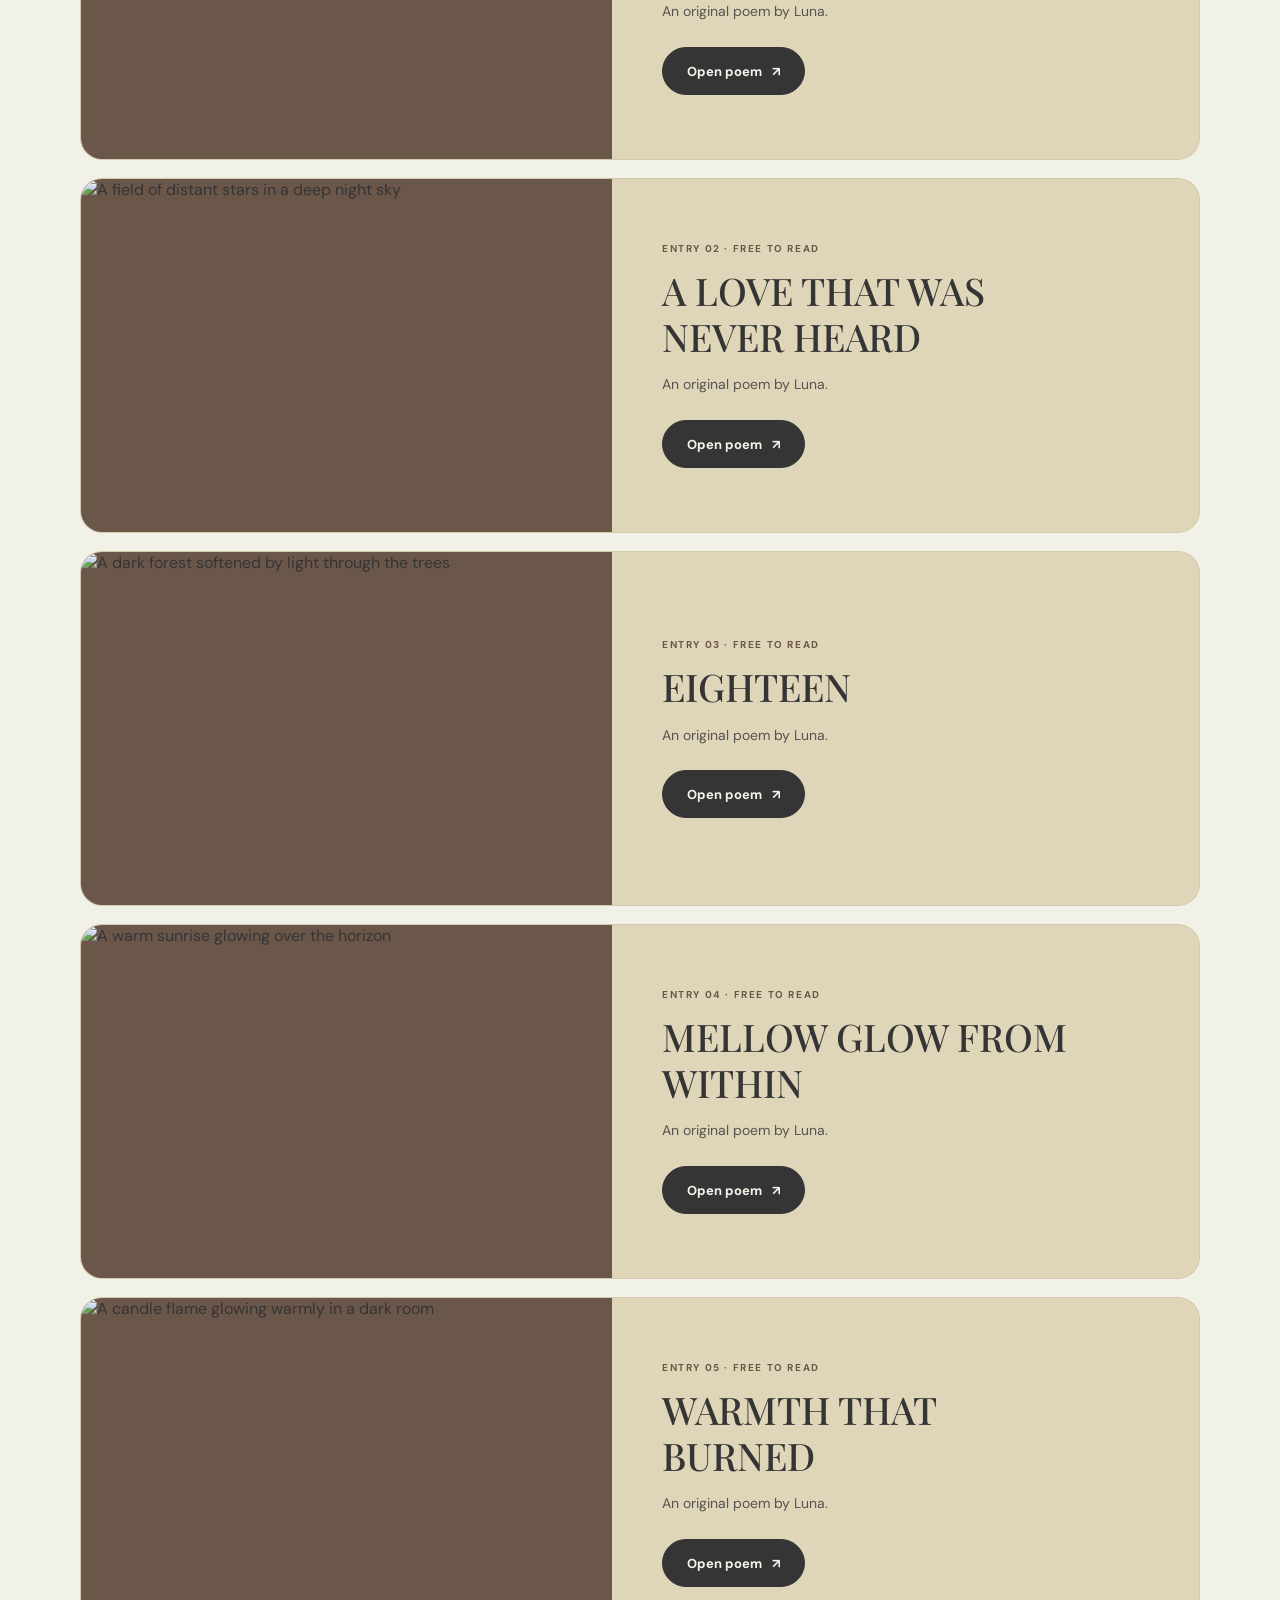
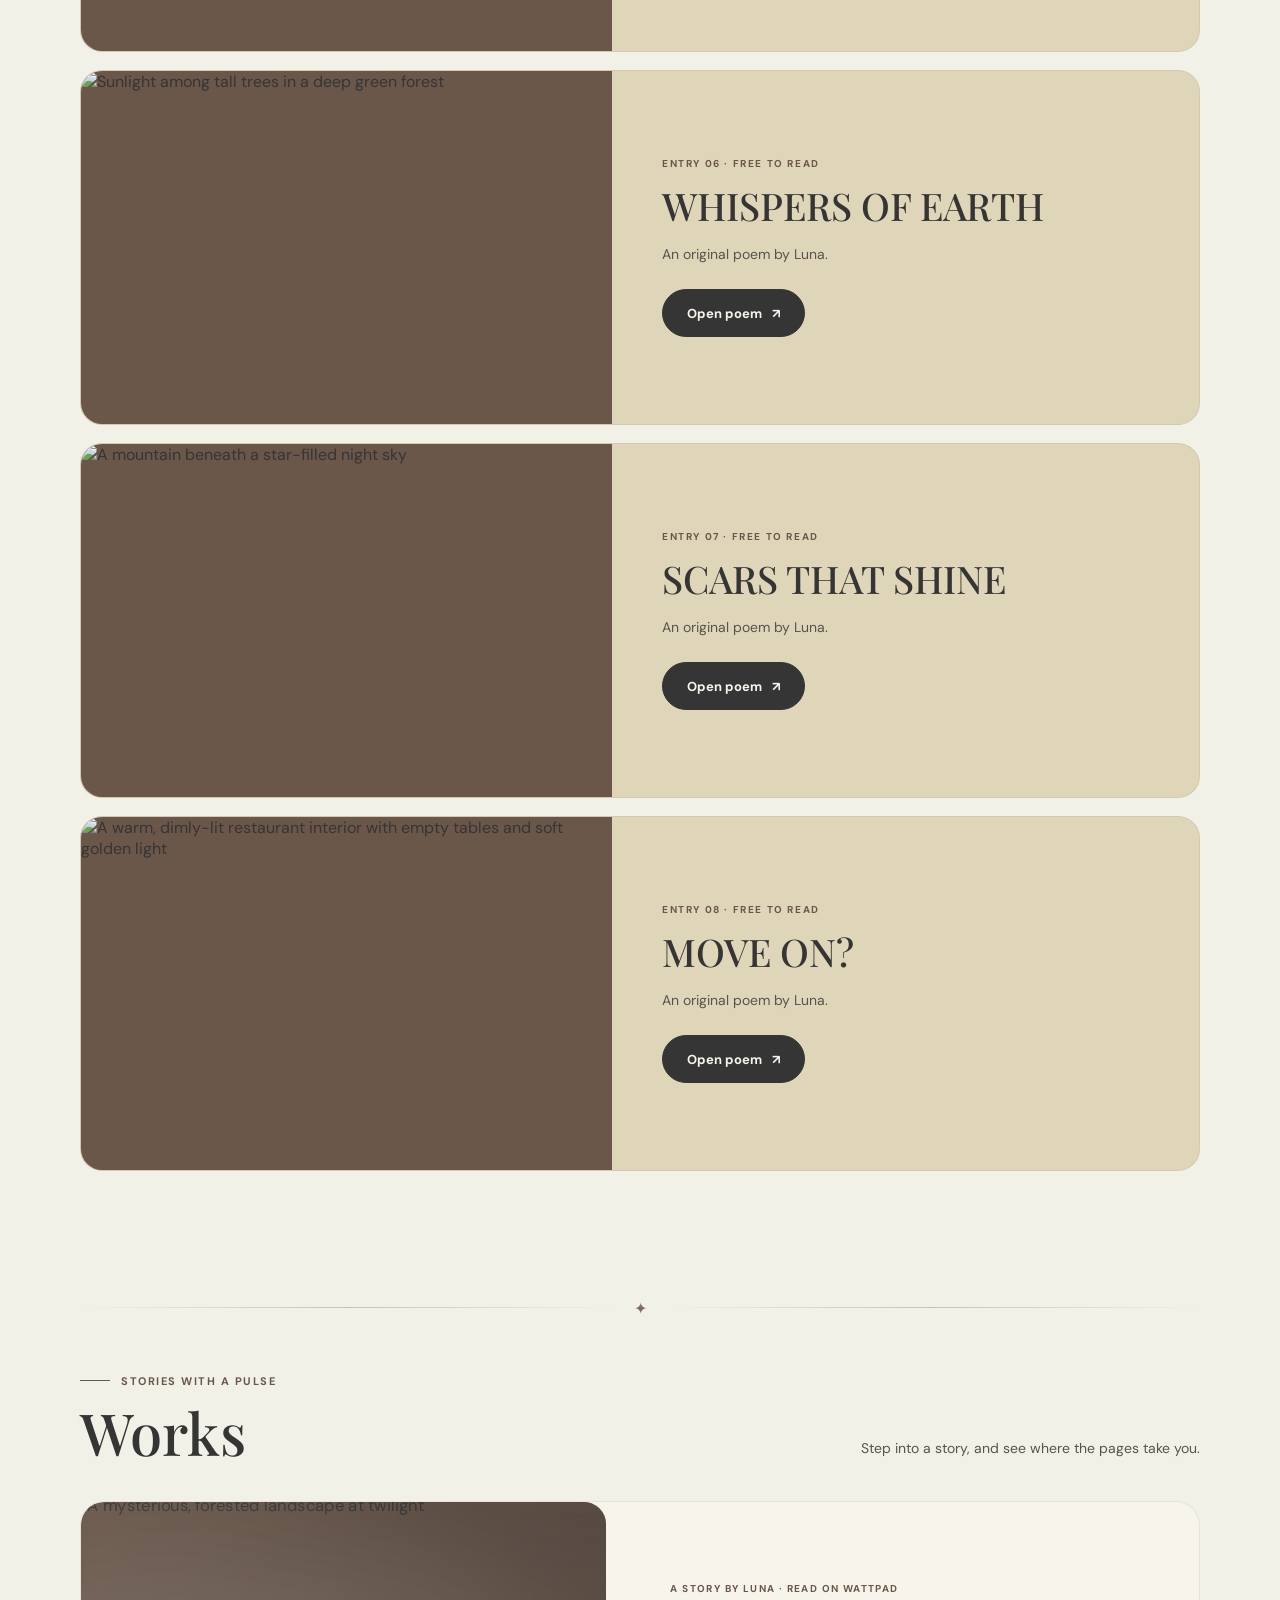
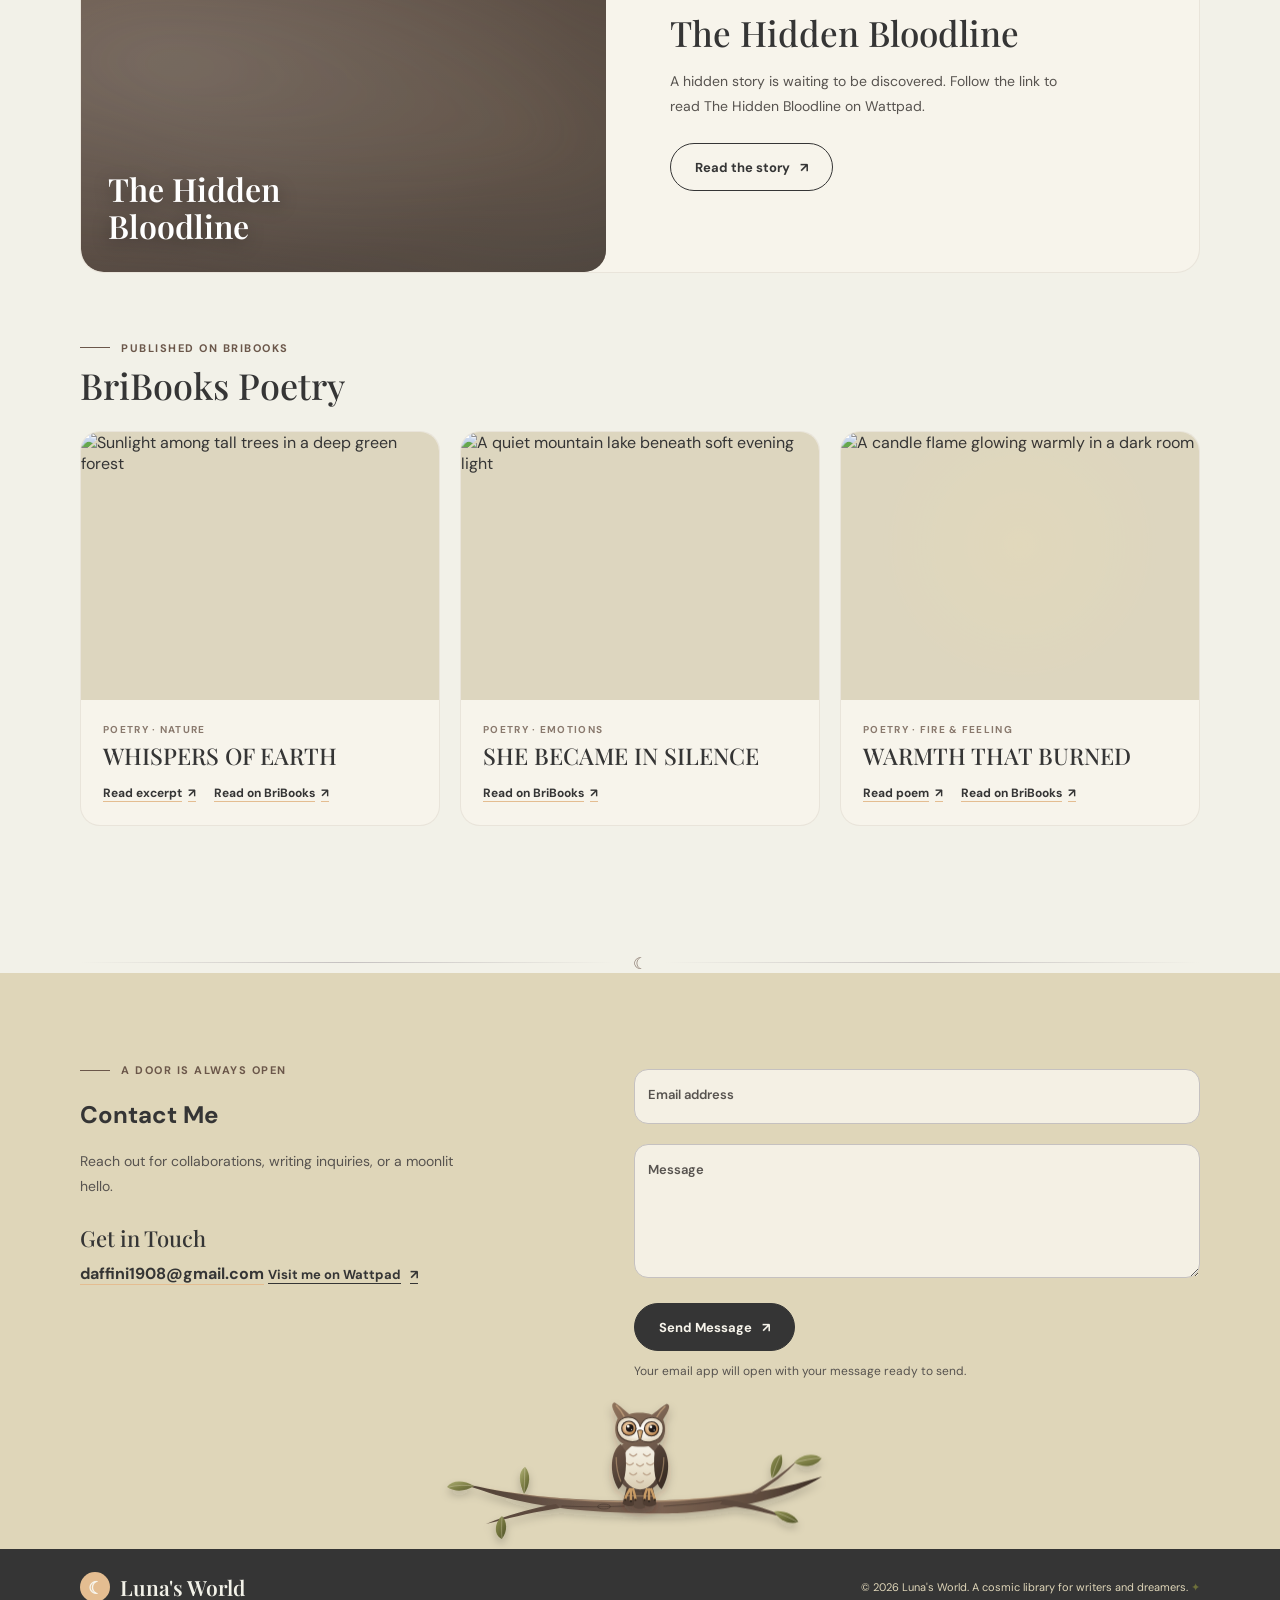
==== commit ab0d437a: "Add poem Move On? as ENTRY 08" ====
--- a/index.html
+++ b/index.html
@@ -407,6 +407,18 @@
               <a class="button" href="poem-07.html">Open poem <span class="btn-arrow" aria-hidden="true">↗</span></a>
             </div>
           </article>
+
+          <article class="poem-card" aria-labelledby="poem-move-on-title">
+            <div class="poem-card-media">
+              <img class="poem-card-image" src="https://images.unsplash.com/photo-1517248135467-4c7edcad34c4?auto=format&amp;fit=crop&amp;w=900&amp;q=85" alt="A warm, dimly-lit restaurant interior with empty tables and soft golden light" loading="lazy">
+            </div>
+            <div class="poem-card-copy">
+              <span class="poem-number">ENTRY 08 · FREE TO READ</span>
+              <h3 id="poem-move-on-title">Move On?</h3>
+              <p>An original poem by Luna.</p>
+              <a class="button" href="poem-08.html">Open poem <span class="btn-arrow" aria-hidden="true">↗</span></a>
+            </div>
+          </article>
         </div>
       </div>
     </section>
